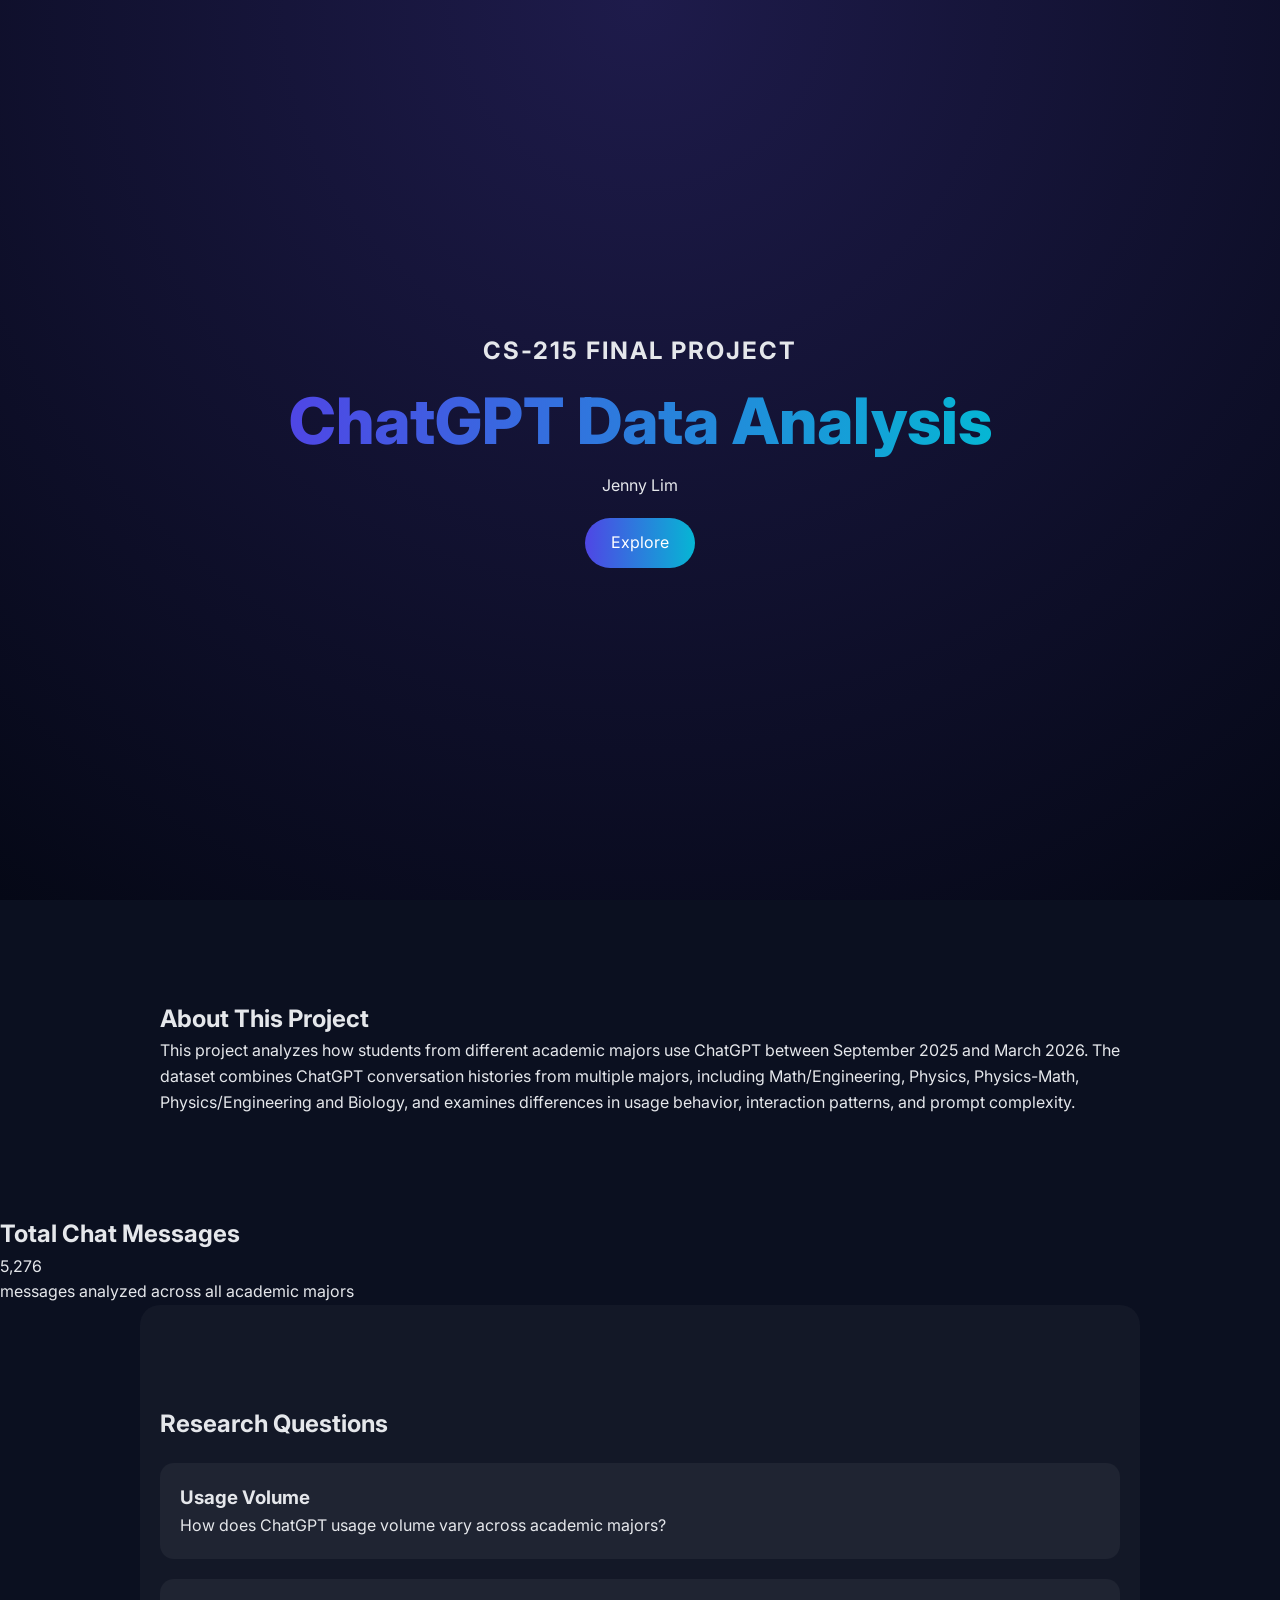
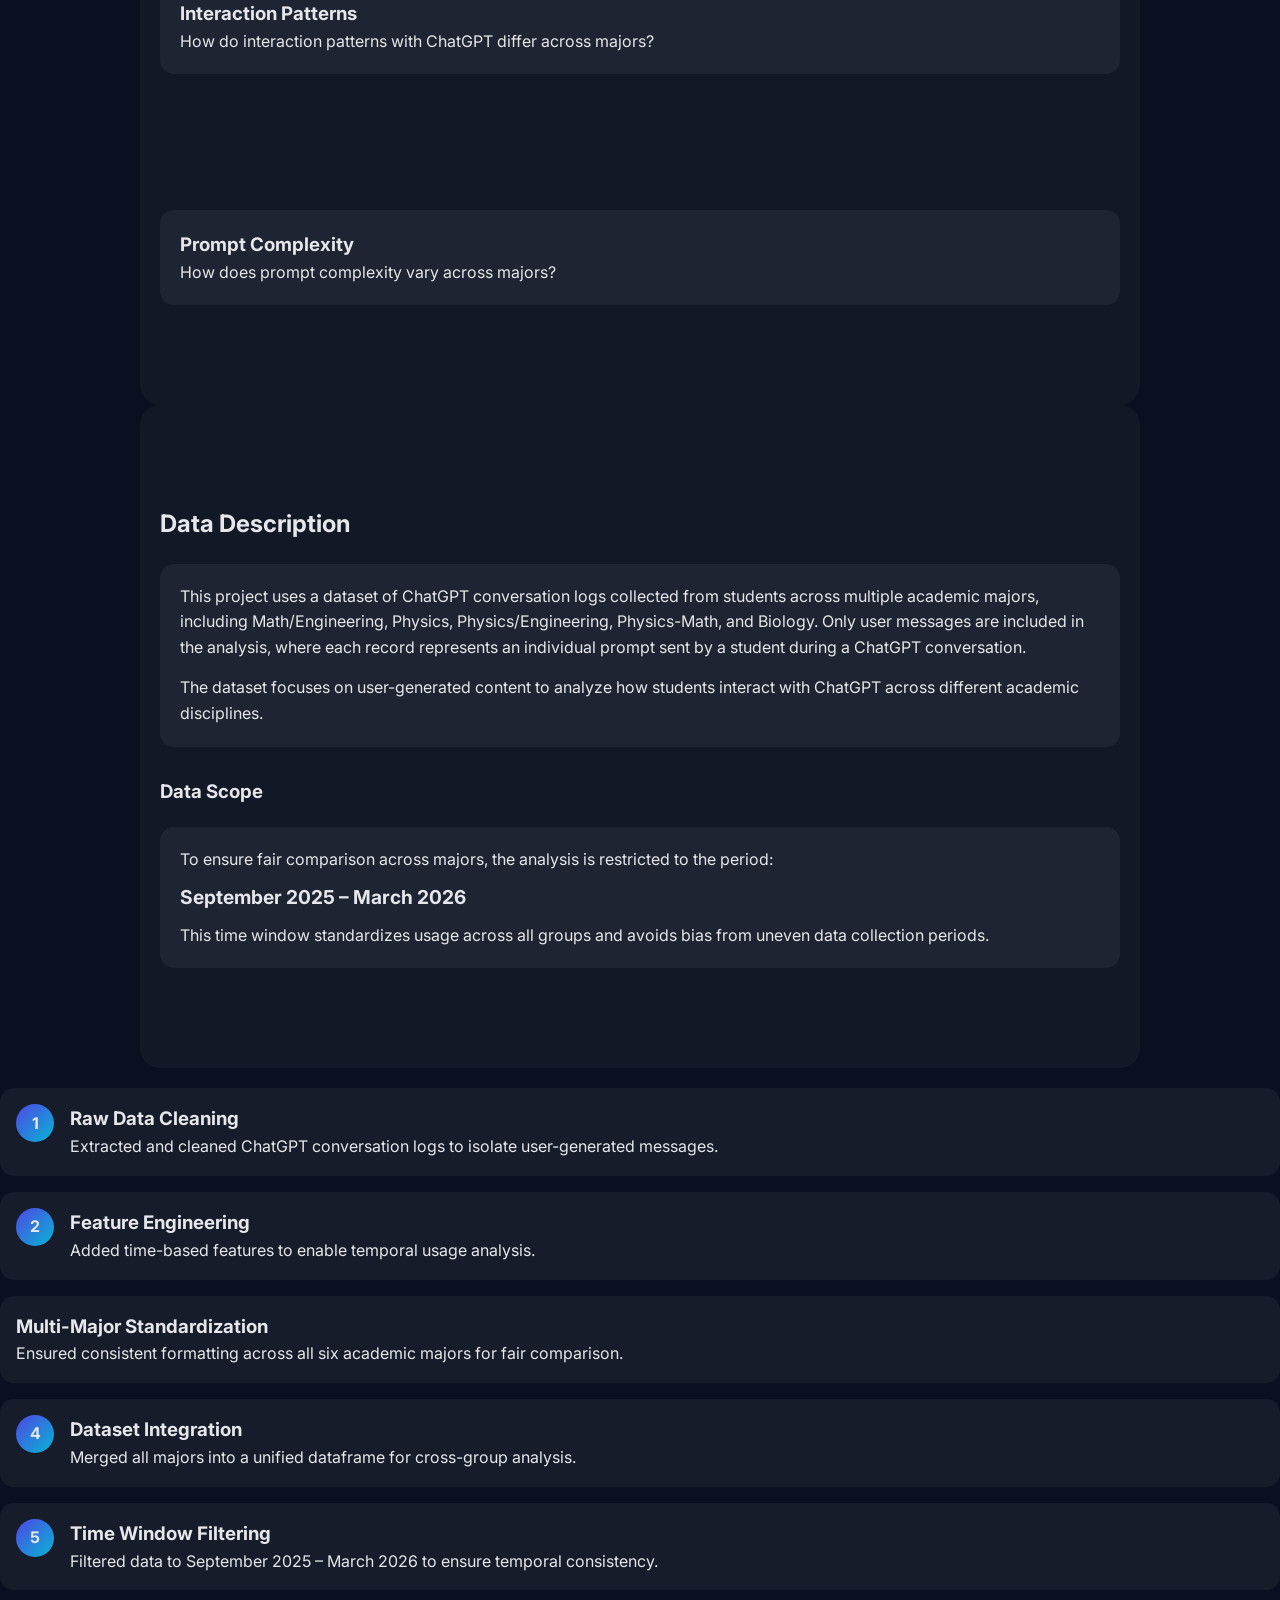
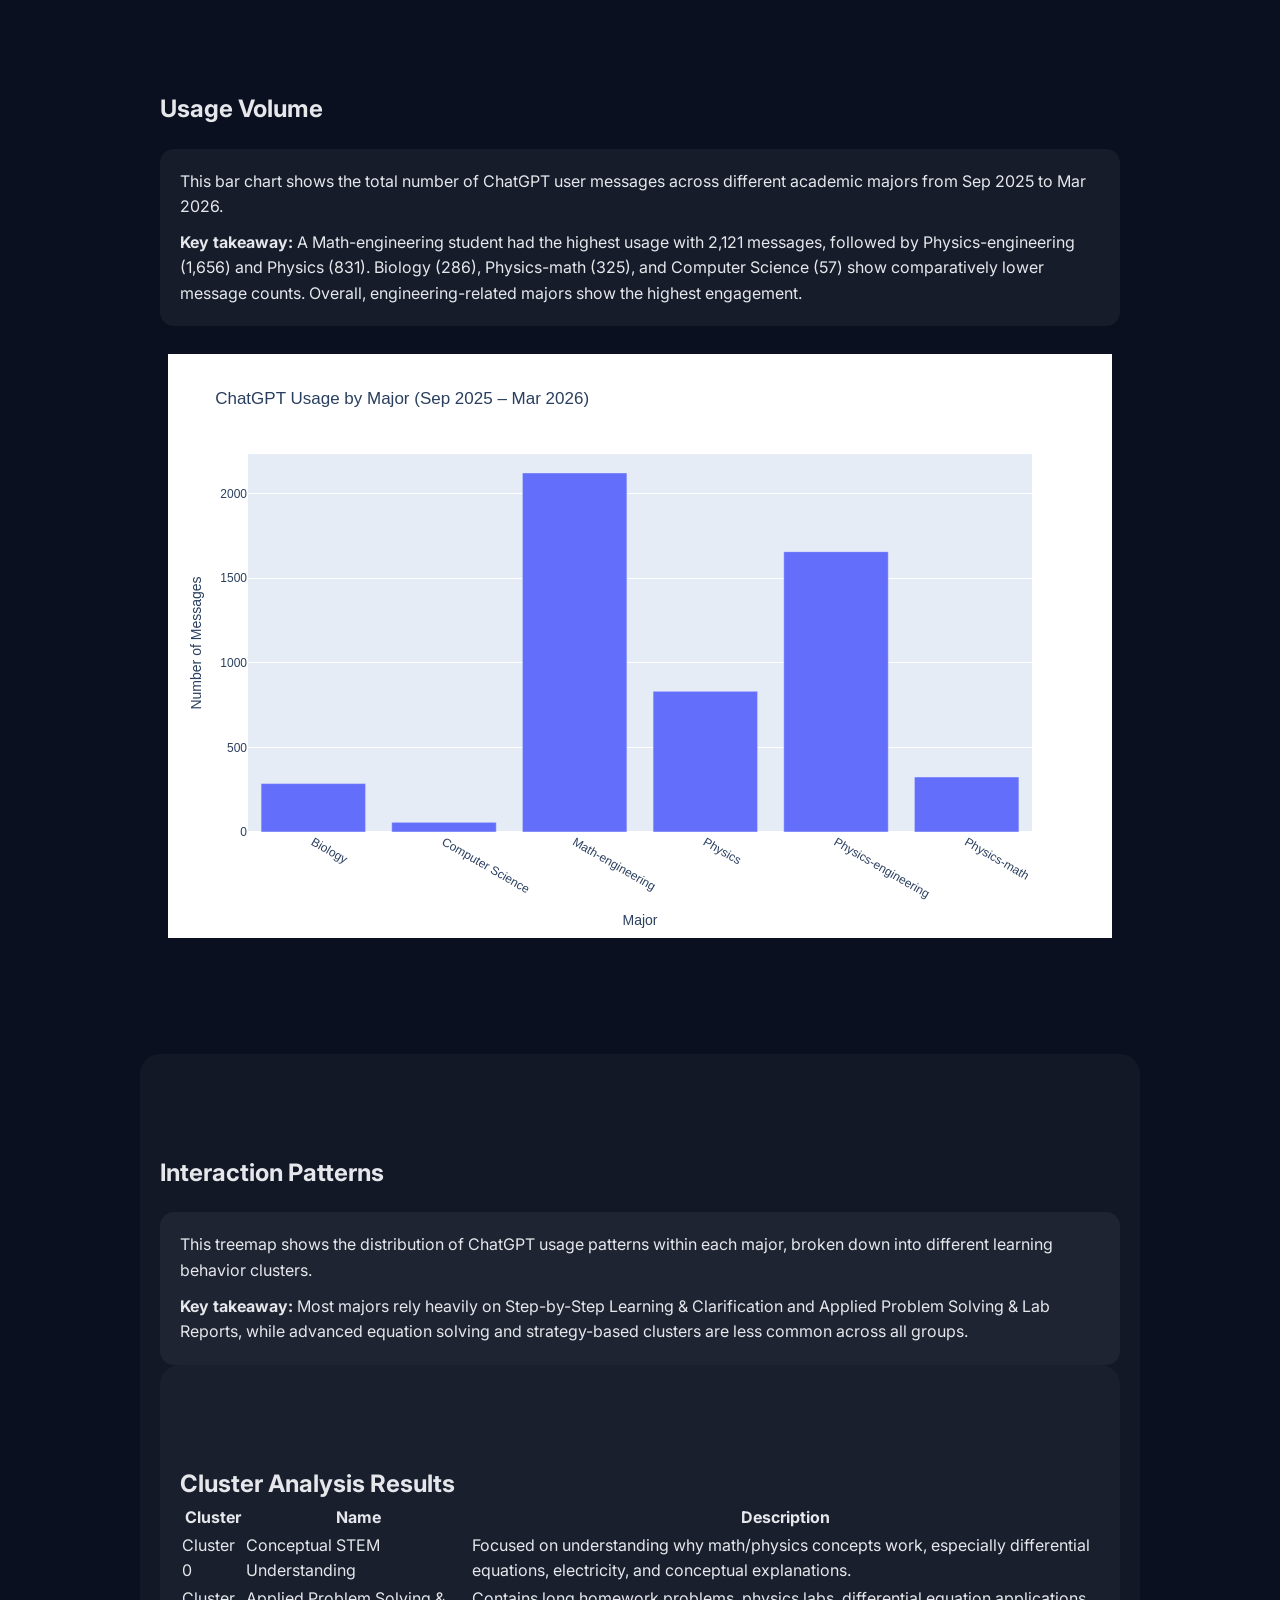
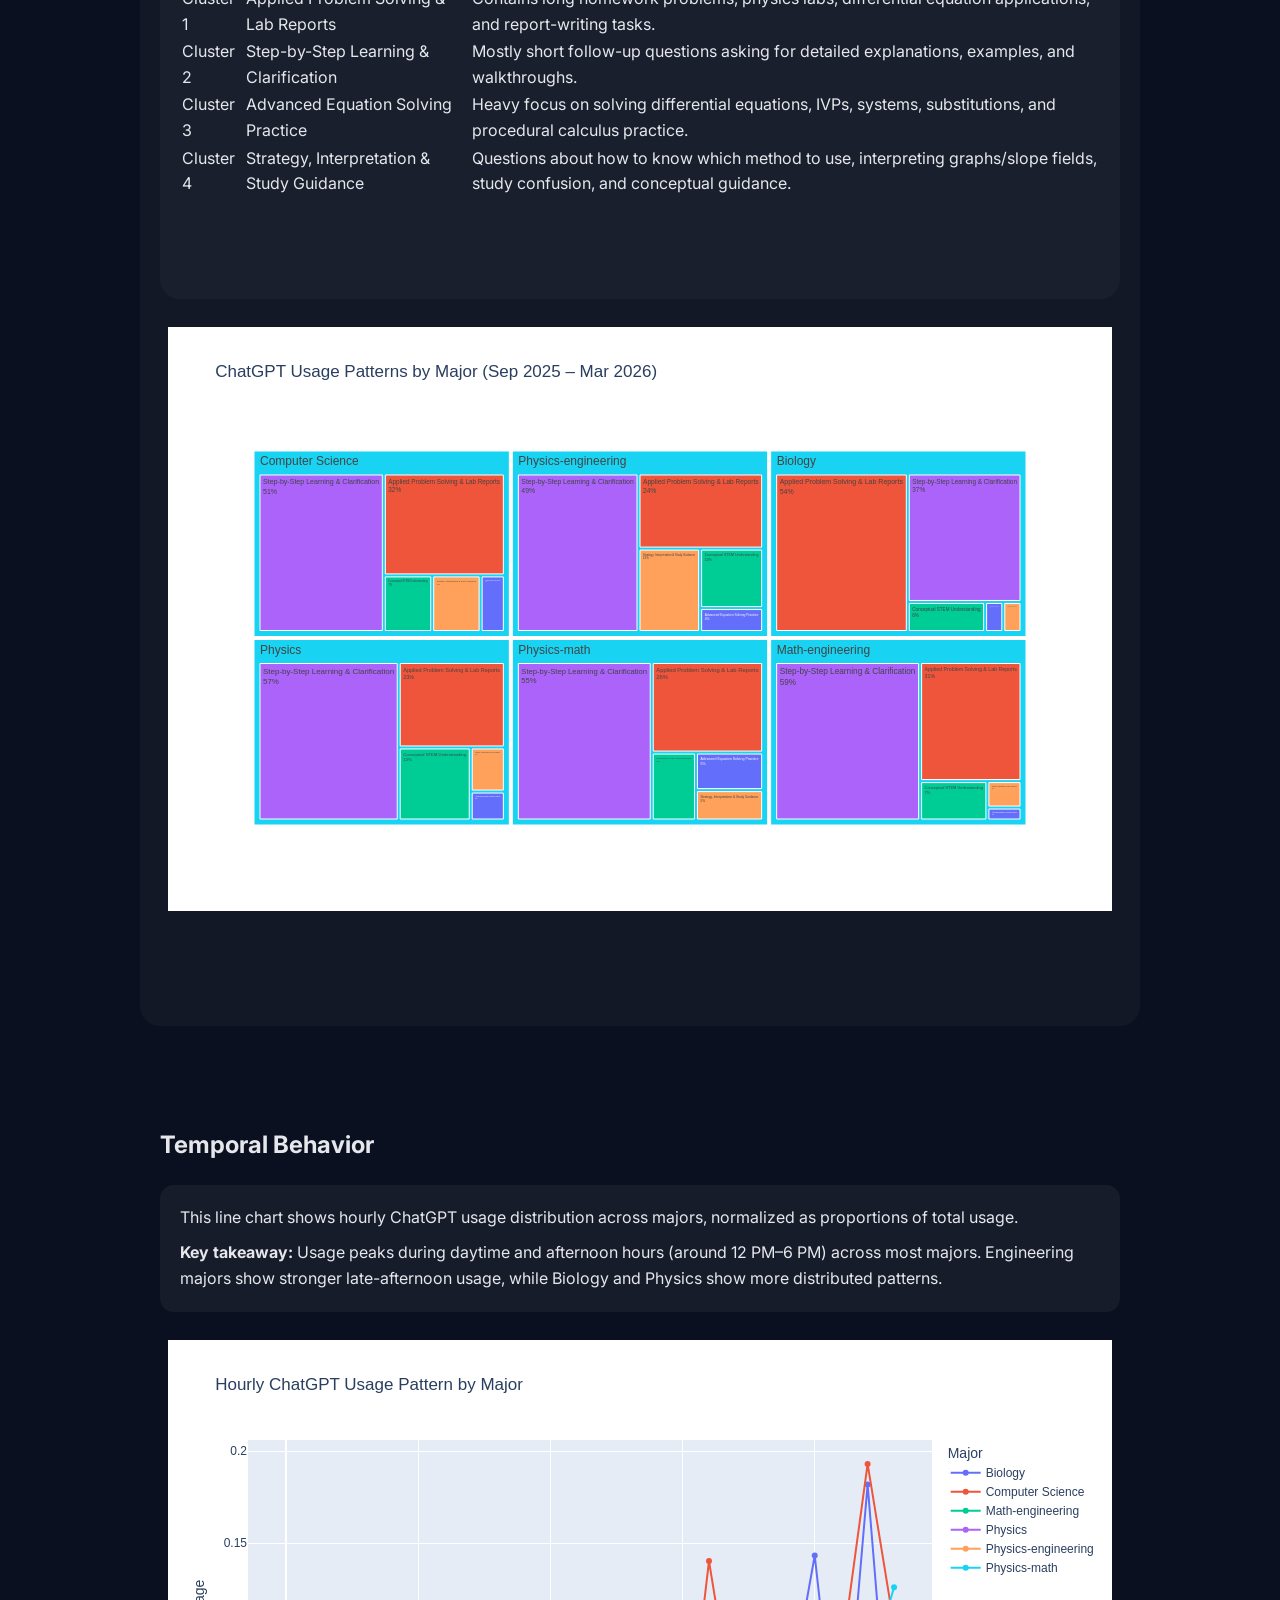
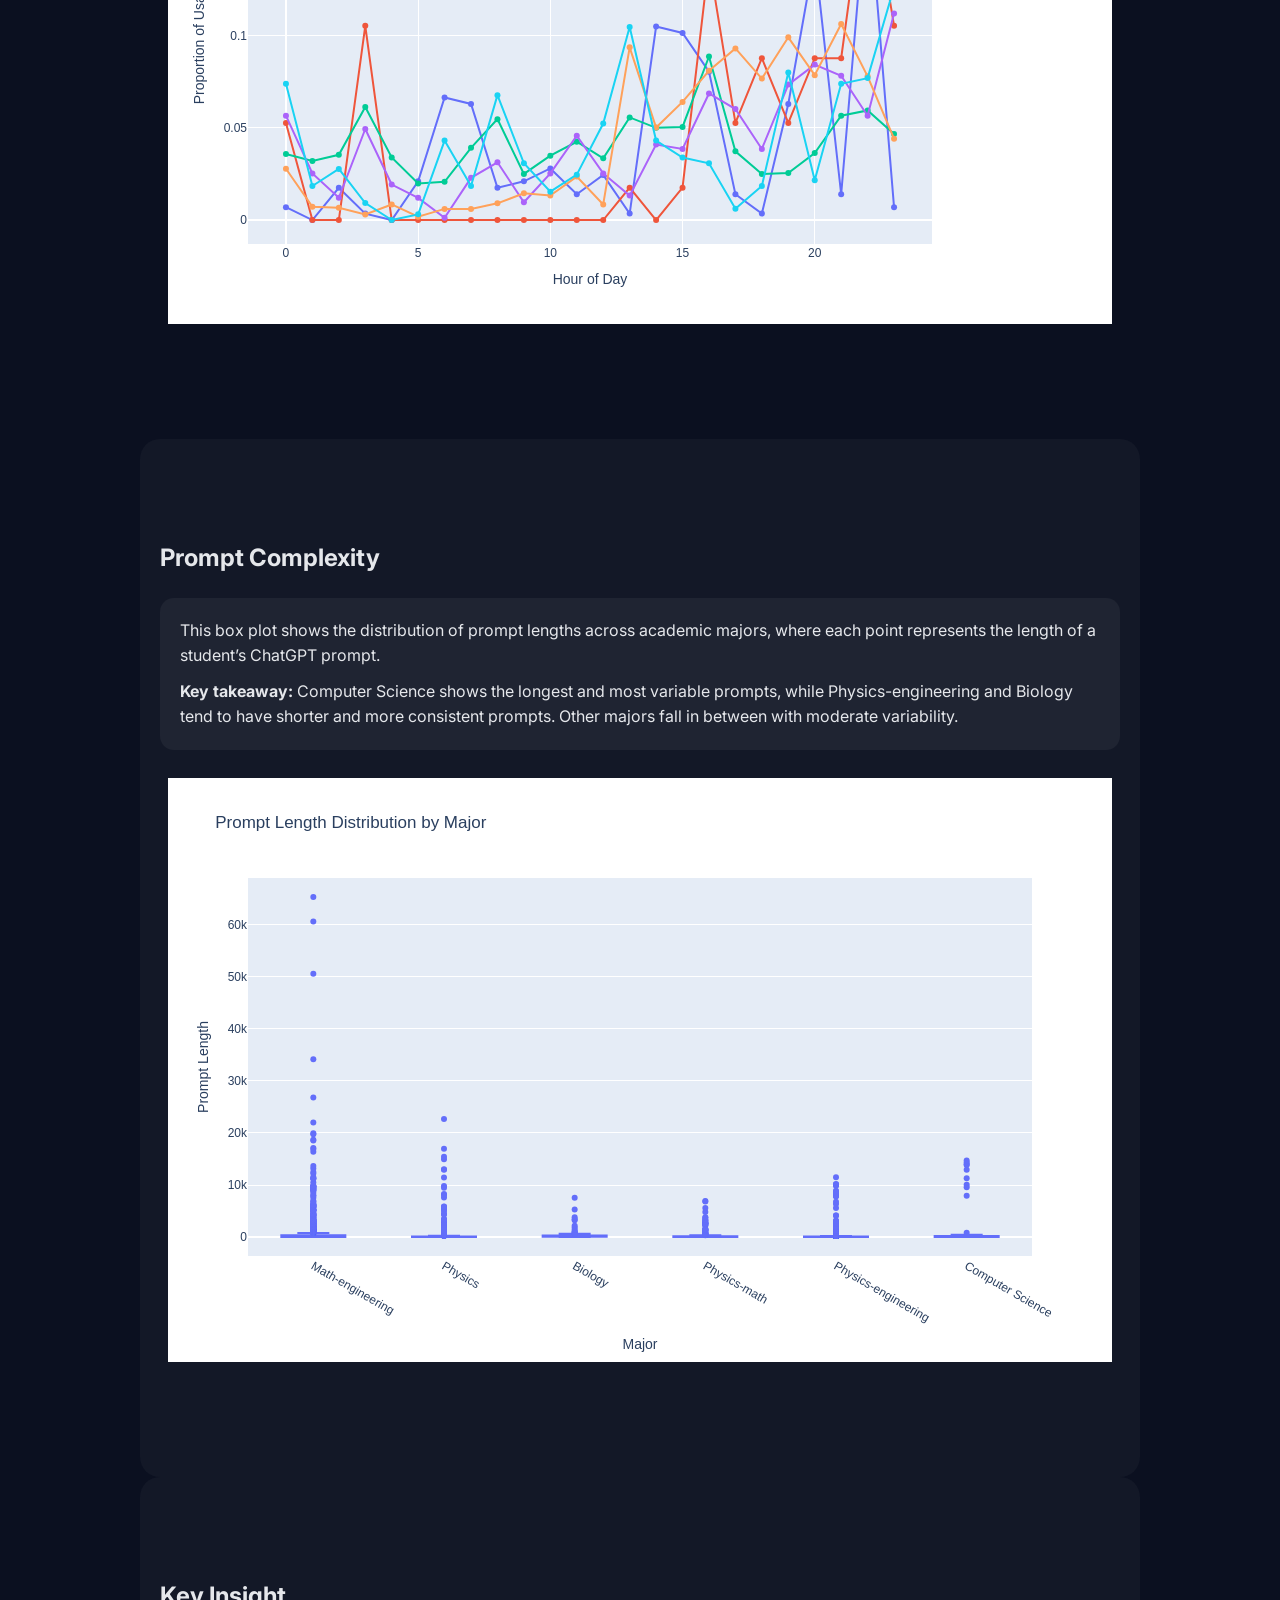
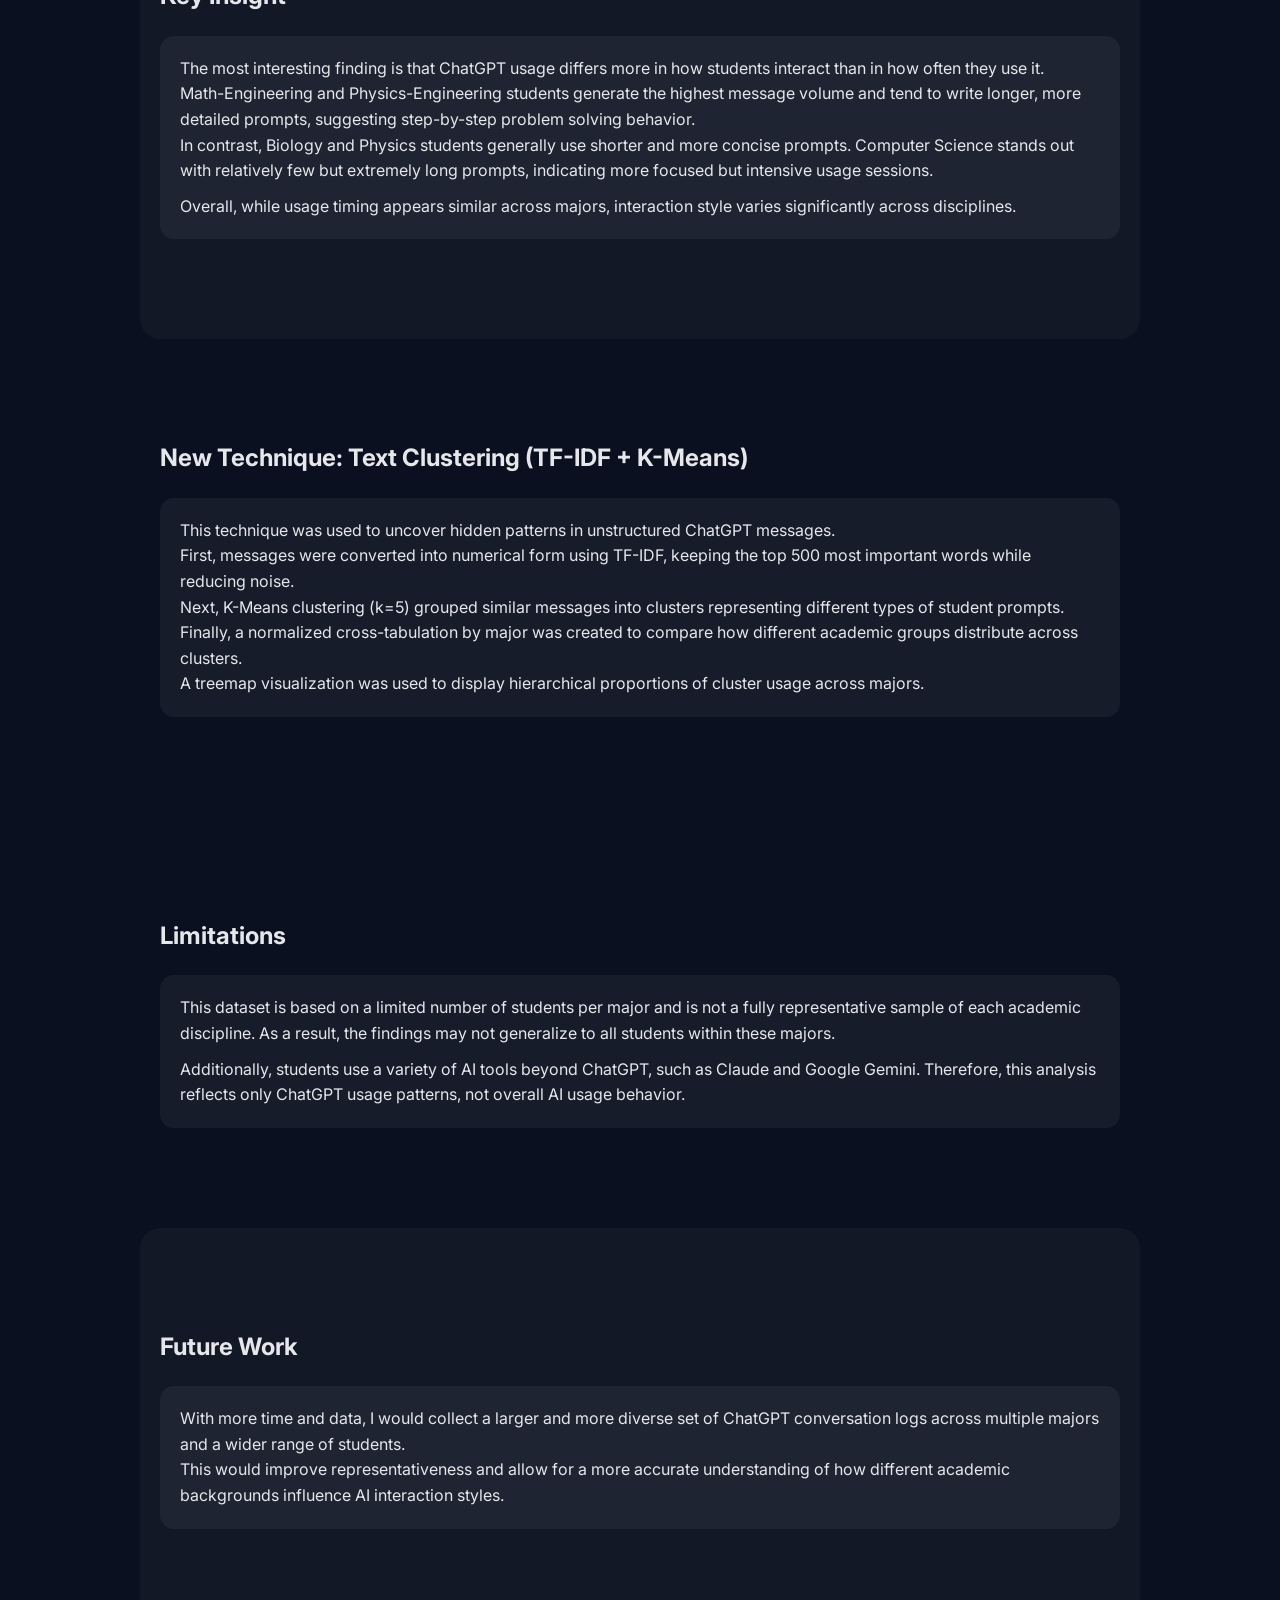
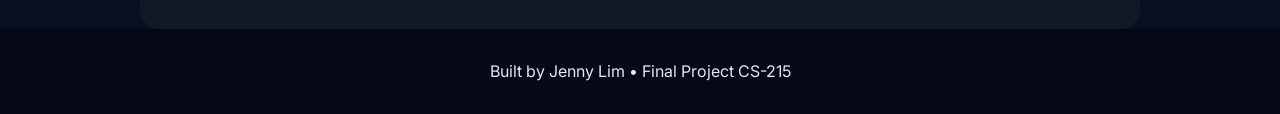
==== index.html @ 33000929 "Update index.html" ====
<!DOCTYPE html>
<html lang="en">
<head>
  <meta charset="UTF-8" />
  <meta name="viewport" content="width=device-width, initial-scale=1.0"/>
  <title>Final Project</title>

  <link rel="stylesheet" href="style.css"/>

  <!-- AOS animation library -->
  <link rel="stylesheet" href="https://unpkg.com/aos@next/dist/aos.css" />
</head>

<body>

  <!-- HERO SECTION -->
  <header class="hero">
    <h2 class="course-title" data-aos="fade-up">
      CS-215 Final Project
    </h2>
  
    <h1 class="project-title" data-aos="fade-up" data-aos-delay="100">
      ChatGPT Data Analysis
    </h1>
  
    <p data-aos="fade-up" data-aos-delay="200">
      Jenny Lim
    </p>
  
    <a href="#about" class="btn" data-aos="fade-up" data-aos-delay="300">
      Explore
    </a>
  </header>
  
  <!-- ABOUT -->
  <section id="about" class="section">
    <h2 data-aos="fade-right">About This Project</h2>
    <p data-aos="fade-left">
    This project analyzes how students from different academic majors use ChatGPT between September 2025 and March 2026. The dataset combines ChatGPT conversation histories from multiple majors, including Math/Engineering, Physics, Physics-Math, Physics/Engineering and Biology, and examines differences in usage behavior, interaction patterns, and prompt complexity.
    </p>
  </section>

  <!-- BIG STAT HIGHLIGHT -->
  <section class="stat-section" data-aos="zoom-in">
    <h2>Total Chat Messages</h2>
    <div class="big-stat">5,276</div>
    <p>messages analyzed across all academic majors</p>
  </section>

  <!-- RESEARCH QUESTIONS -->
  <section class="section dark">
    <h2 data-aos="fade-up">Research Questions</h2>
  
    <div class="grid">
  
      <div class="card" data-aos="zoom-in">
        <h3>Usage Volume</h3>
        <p>How does ChatGPT usage volume vary across academic majors?</p>
      </div>
  
      <div class="card" data-aos="zoom-in" data-aos-delay="100">
        <h3>Interaction Patterns</h3>
        <p>How do interaction patterns with ChatGPT differ across majors?</p>
      </div>
  
      <div class="card" data-aos="zoom-in" data-aos-delay="200">
        <h3>Temporal Behavior</h3>
        <p>How do temporal usage patterns of ChatGPT differ across majors?</p>
      </div>
  
      <div class="card" data-aos="zoom-in" data-aos-delay="300">
        <h3>Prompt Complexity</h3>
        <p>How does prompt complexity vary across majors?</p>
      </div>
  
    </div>
  </section>

  <!-- DATA DESCRIPTION -->
  <section class="section dark">
    <h2 data-aos="fade-up">Data Description</h2>

    <div class="card" data-aos="fade-up" data-aos-delay="100">
      <p>
        This project uses a dataset of ChatGPT conversation logs collected from students across multiple academic majors, including Math/Engineering, Physics, Physics/Engineering, Physics-Math, and Biology.
        Only user messages are included in the analysis, where each record represents an individual prompt sent by a student during a ChatGPT conversation.
      </p>
  
      <p style="margin-top: 15px;">
        The dataset focuses on user-generated content to analyze how students interact with ChatGPT across different academic disciplines.
      </p>
    </div>
  
    <h3 data-aos="fade-up" style="margin-top: 30px;">Data Scope</h3>
  
    <div class="card" data-aos="fade-up" data-aos-delay="100">
      <p>
        To ensure fair comparison across majors, the analysis is restricted to the period:
      </p>
  
      <p style="font-weight: bold; font-size: 1.2rem; margin: 10px 0;">
        September 2025 – March 2026
      </p>
  
      <p>
        This time window standardizes usage across all groups and avoids bias from uneven data collection periods.
      </p>
    </div>
  </section>

  <!-- DATA PREPROCESSING -->
<div class="pipeline">

  <div class="step-card" data-aos="fade-up" data-step="1">
    <div class="step-number">1</div>
    <div class="step-content">
      <h3>Raw Data Cleaning</h3>
      <p>Extracted and cleaned ChatGPT conversation logs to isolate user-generated messages.</p>
    </div>
  </div>

  <div class="step-card" data-aos="fade-up" data-step="2">
    <div class="step-number">2</div>
    <div class="step-content">
      <h3>Feature Engineering</h3>
      <p>Added time-based features to enable temporal usage analysis.</p>
    </div>
  </div>

  <div class="step-card" data-aos="fade-up" data-step="3">
    <div class="step-content">
      <h3>Multi-Major Standardization</h3>
      <p>Ensured consistent formatting across all six academic majors for fair comparison.</p>
    </div>
  </div>

  <div class="step-card" data-aos="fade-up" data-step="4">
    <div class="step-number">4</div>
    <div class="step-content">
      <h3>Dataset Integration</h3>
      <p>Merged all majors into a unified dataframe for cross-group analysis.</p>
    </div>
  </div>

  <div class="step-card" data-aos="fade-up" data-step="5">
    <div class="step-number">5</div>
    <div class="step-content">
      <h3>Time Window Filtering</h3>
      <p>Filtered data to September 2025 – March 2026 to ensure temporal consistency.</p>
    </div>
  </div>

</div>

    <!-- Usage Volume -->

    <section class="section">
    <h2 data-aos="fade-up">Usage Volume</h2>
  
    <div class="card" data-aos="fade-up" data-aos-delay="100">
      <p>
        This bar chart shows the total number of ChatGPT user messages across different academic majors from Sep 2025 to Mar 2026.
      </p>
  
      <p style="margin-top: 10px;">
        <strong>Key takeaway:</strong> A Math-engineering student had the highest usage with 2,121 messages, followed by Physics-engineering (1,656) and Physics (831). Biology (286), Physics-math (325), and Computer Science (57) show comparatively lower message counts. Overall, engineering-related majors show the highest engagement.
      </p>
    </div>
  
    <!-- Your chart goes here -->
    <div data-aos="zoom-in">
    <iframe src="usage_volume.html" width="100%" height="600"></iframe>
    </div>
  </section>


        <!-- interaction patterns -->

  <section class="section dark">
    <h2 data-aos="fade-up">Interaction Patterns</h2>
  
    <div class="card" data-aos="fade-up" data-aos-delay="100">
      <p>
        This treemap shows the distribution of ChatGPT usage patterns within each major, broken down into different learning behavior clusters.
      </p>
  
      <p style="margin-top: 10px;">
        <strong>Key takeaway:</strong> Most majors rely heavily on Step-by-Step Learning & Clarification and Applied Problem Solving & Lab Reports, while advanced equation solving and strategy-based clusters are less common across all groups.
      </p>
    </div>

      <!-- CLUSTER RESULTS -->
  <section class="section dark">
    <h2 data-aos="fade-up">Cluster Analysis Results</h2>
  
    <div class="table-container" data-aos="fade-up" data-aos-delay="100">
      <table class="cluster-table">
        <thead>
          <tr>
            <th>Cluster</th>
            <th>Name</th>
            <th>Description</th>
          </tr>
        </thead>
  
        <tbody>
          <tr>
            <td>Cluster 0</td>
            <td>Conceptual STEM Understanding</td>
            <td>Focused on understanding why math/physics concepts work, especially differential equations, electricity, and conceptual explanations.</td>
          </tr>
  
          <tr>
            <td>Cluster 1</td>
            <td>Applied Problem Solving & Lab Reports</td>
            <td>Contains long homework problems, physics labs, differential equation applications, and report-writing tasks.</td>
          </tr>
  
          <tr>
            <td>Cluster 2</td>
            <td>Step-by-Step Learning & Clarification</td>
            <td>Mostly short follow-up questions asking for detailed explanations, examples, and walkthroughs.</td>
          </tr>
  
          <tr>
            <td>Cluster 3</td>
            <td>Advanced Equation Solving Practice</td>
            <td>Heavy focus on solving differential equations, IVPs, systems, substitutions, and procedural calculus practice.</td>
          </tr>
  
          <tr>
            <td>Cluster 4</td>
            <td>Strategy, Interpretation & Study Guidance</td>
            <td>Questions about how to know which method to use, interpreting graphs/slope fields, study confusion, and conceptual guidance.</td>
          </tr>
        </tbody>
      </table>
    </div>
  </section>

  
    <div data-aos="zoom-in">
    <iframe src="interaction_patterns.html" width="100%" height="600"></iframe>
    </div>
  </section>

      <!-- Temproal Behavior -->

  <section class="section">
    <h2 data-aos="fade-up">Temporal Behavior</h2>
  
    <div class="card" data-aos="fade-up" data-aos-delay="100">
      <p>
        This line chart shows hourly ChatGPT usage distribution across majors, normalized as proportions of total usage.
      </p>
  
      <p style="margin-top: 10px;">
        <strong>Key takeaway:</strong> Usage peaks during daytime and afternoon hours (around 12 PM–6 PM) across most majors. Engineering majors show stronger late-afternoon usage, while Biology and Physics show more distributed patterns.
      </p>
    </div>
  
    <div data-aos="zoom-in">
    <iframe src="temporal_behavior.html" width="100%" height="600"></iframe>
    </div>
  </section>

      <!-- Prompt Complexity -->

  <section class="section dark">
  <h2 data-aos="fade-up">Prompt Complexity</h2>

  <div class="card" data-aos="fade-up" data-aos-delay="100">
    <p>
      This box plot shows the distribution of prompt lengths across academic majors, where each point represents the length of a student’s ChatGPT prompt.
    </p>

    <p style="margin-top: 10px;">
      <strong>Key takeaway:</strong> Computer Science shows the longest and most variable prompts, while Physics-engineering and Biology tend to have shorter and more consistent prompts. Other majors fall in between with moderate variability.
    </p>
  </div>

  <div data-aos="zoom-in">
  <iframe src="prompt_complexity.html" width="100%" height="600"></iframe>
  </div>
</section>
  
  <!-- KEY INSIGHT -->
  <section class="section dark">
    <h2 data-aos="fade-up">Key Insight</h2>
  
    <div class="card" data-aos="fade-up" data-aos-delay="100">
      <p>
        The most interesting finding is that ChatGPT usage differs more in how students interact than in how often they use it.
      </p>
  
      <p>
        Math-Engineering and Physics-Engineering students generate the highest message volume and tend to write longer, more detailed prompts, suggesting step-by-step problem solving behavior.
      </p>
  
      <p>
        In contrast, Biology and Physics students generally use shorter and more concise prompts.
        Computer Science stands out with relatively few but extremely long prompts, indicating more focused but intensive usage sessions.
      </p>
  
      <p style="margin-top: 10px;">
        Overall, while usage timing appears similar across majors, interaction style varies significantly across disciplines.
      </p>
    </div>
  </section>
  
 <!-- New techinique -->
  
    <section class="section">
    <h2 data-aos="fade-up">New Technique: Text Clustering (TF-IDF + K-Means)</h2>
  
    <div class="card" data-aos="fade-up" data-aos-delay="100">
  
      <p>
        This technique was used to uncover hidden patterns in unstructured ChatGPT messages.
      </p>
  
      <p>
        First, messages were converted into numerical form using TF-IDF, keeping the top 500 most important words while reducing noise.
      </p>
  
      <p>
        Next, K-Means clustering (k=5) grouped similar messages into clusters representing different types of student prompts.
      </p>
  
      <p>
        Finally, a normalized cross-tabulation by major was created to compare how different academic groups distribute across clusters.
      </p>
  
      <p>
        A treemap visualization was used to display hierarchical proportions of cluster usage across majors.
      </p>
  
    </div>
  </section>

      <!--Limitation -->

    <section class="section">
    <h2 data-aos="fade-up">Limitations</h2>
  
    <div class="card" data-aos="fade-up" data-aos-delay="100">
      <p>
        This dataset is based on a limited number of students per major and is not a fully representative sample of each academic discipline.
        As a result, the findings may not generalize to all students within these majors.
      </p>
  
      <p style="margin-top: 10px;">
        Additionally, students use a variety of AI tools beyond ChatGPT, such as Claude and Google Gemini.
        Therefore, this analysis reflects only ChatGPT usage patterns, not overall AI usage behavior.
      </p>
    </div>
  </section>

    <!-- Future work -->

    <section class="section dark">
    <h2 data-aos="fade-up">Future Work</h2>
  
    <div class="card" data-aos="fade-up" data-aos-delay="100">
      <p>
        With more time and data, I would collect a larger and more diverse set of ChatGPT conversation logs across multiple majors and a wider range of students.
      </p>
  
      <p>
        This would improve representativeness and allow for a more accurate understanding of how different academic backgrounds influence AI interaction styles.
      </p>
    </div>
  </section>


  <!-- FOOTER -->
  <footer>
    <p>Built by Jenny Lim • Final Project CS-215</p>
  </footer>

  <script src="https://unpkg.com/aos@next/dist/aos.js"></script>
  <script>
    AOS.init();
  </script>

</body>
</html>
---- style.css ----
@import url('https://fonts.googleapis.com/css2?family=Inter:wght@300;400;600;700;800&display=swap');

* {
  margin: 0;
  padding: 0;
  box-sizing: border-box;
  font-family: 'Inter', sans-serif;
}

body {
  background: #0b1020;
  color: #e5e7eb;
  line-height: 1.6;
}

/* HERO */
.hero {
  height: 100vh;
  display: flex;
  flex-direction: column;
  justify-content: center;
  align-items: center;

  text-align: center;
  background: radial-gradient(circle at top, #1e1b4b, #050816);
}

.course-title {
  text-transform: uppercase;
  letter-spacing: 2px;
  opacity: 0.7;
}

.project-title {
  font-size: 4rem;
  font-weight: 800;
  background: linear-gradient(90deg, #4f46e5, #06b6d4);
  -webkit-background-clip: text;
  -webkit-text-fill-color: transparent;
}

.btn {
  margin-top: 20px;
  padding: 12px 26px;
  border-radius: 999px;
  background: linear-gradient(90deg,#4f46e5,#06b6d4);
  color: white;
  text-decoration: none;
}

/* NAV */
.sticky-nav {
  position: fixed;
  top: 15px;
  left: 50%;
  transform: translateX(-50%);
  display: flex;
  gap: 12px;
  padding: 10px 16px;
  border-radius: 999px;
  background: rgba(255,255,255,0.06);
  backdrop-filter: blur(10px);
  z-index: 999;
}

.sticky-nav a {
  color: #cbd5e1;
  text-decoration: none;
  font-size: 0.85rem;
}

.sticky-nav a.active {
  color: #06b6d4;
}

/* SECTIONS */
.section {
  padding: 100px 20px;
  max-width: 1000px;
  margin: auto;
}

.section.dark {
  background: rgba(255,255,255,0.03);
  border-radius: 20px;
}

/* CARDS */
.card {
  background: rgba(255,255,255,0.05);
  padding: 20px;
  border-radius: 14px;
  margin-top: 20px;
}

/* PIPELINE */
.pipeline {
  display: flex;
  flex-direction: column;
  gap: 16px;
  margin-top: 20px;
}

.step-card {
  display: flex;
  gap: 16px;
  padding: 16px;
  border-radius: 14px;
  background: rgba(255,255,255,0.05);
}

.step-number {
  width: 38px;
  height: 38px;
  border-radius: 50%;
  display: flex;
  justify-content: center;
  align-items: center;
  background: linear-gradient(135deg,#4f46e5,#06b6d4);
  font-weight: 700;
}

/* IFRAME */
iframe {
  width: 100%;
  height: 600px;
  border-radius: 14px;
  margin-top: 20px;
  border: none;
}

/* FOOTER */
footer {
  text-align: center;
  padding: 30px;
  background: #050816;
}
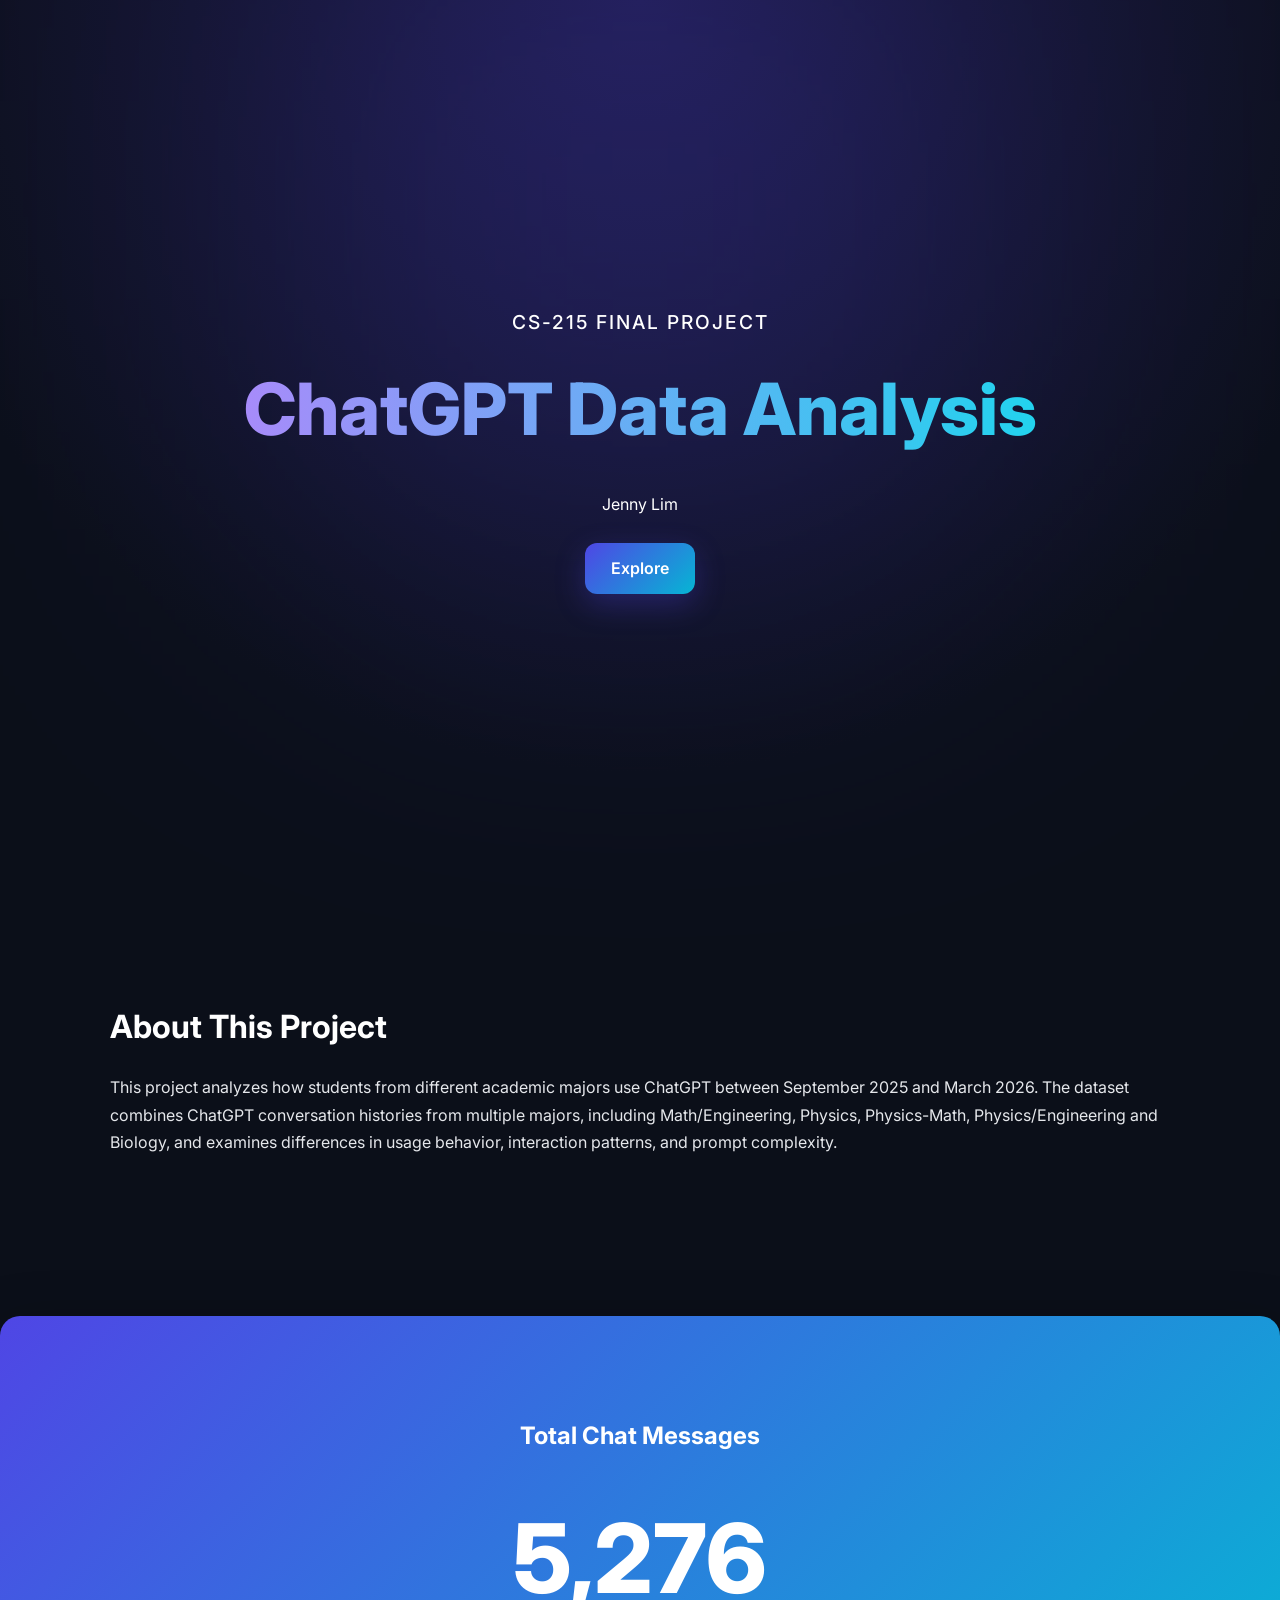
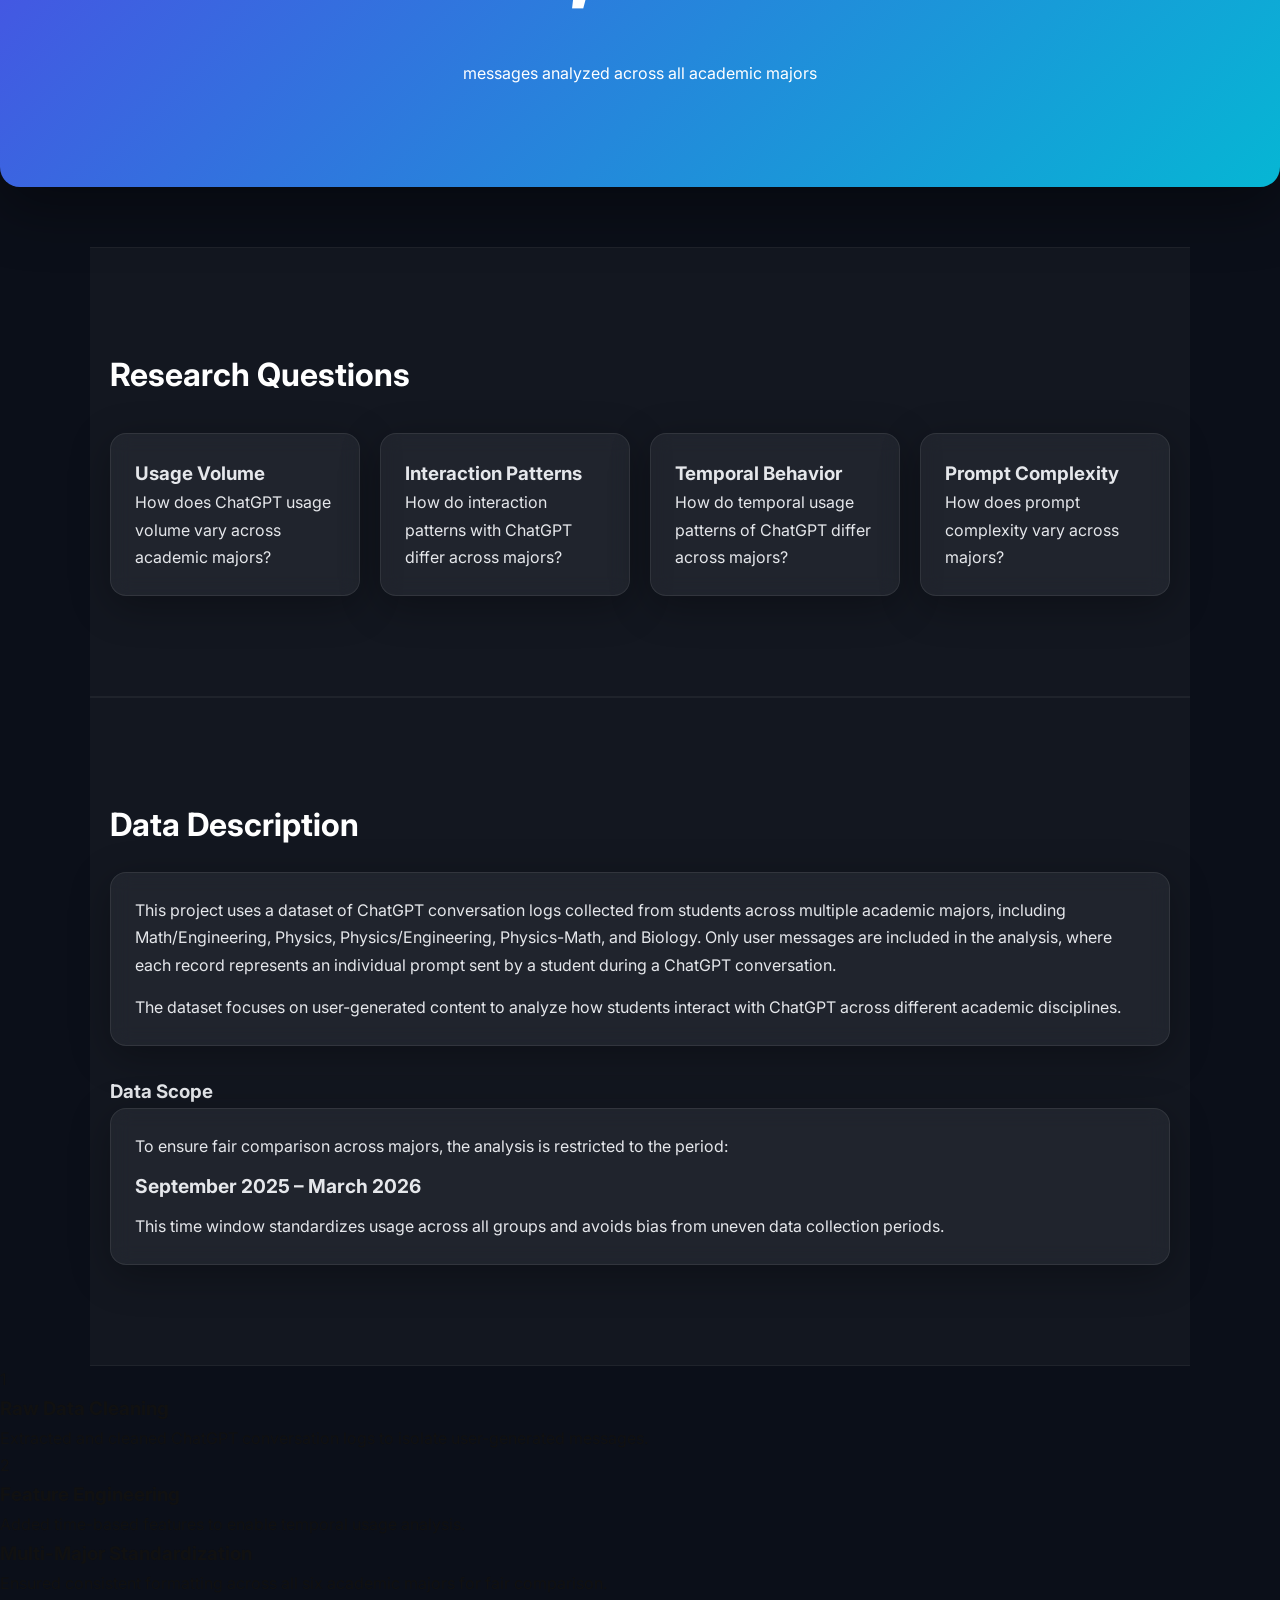
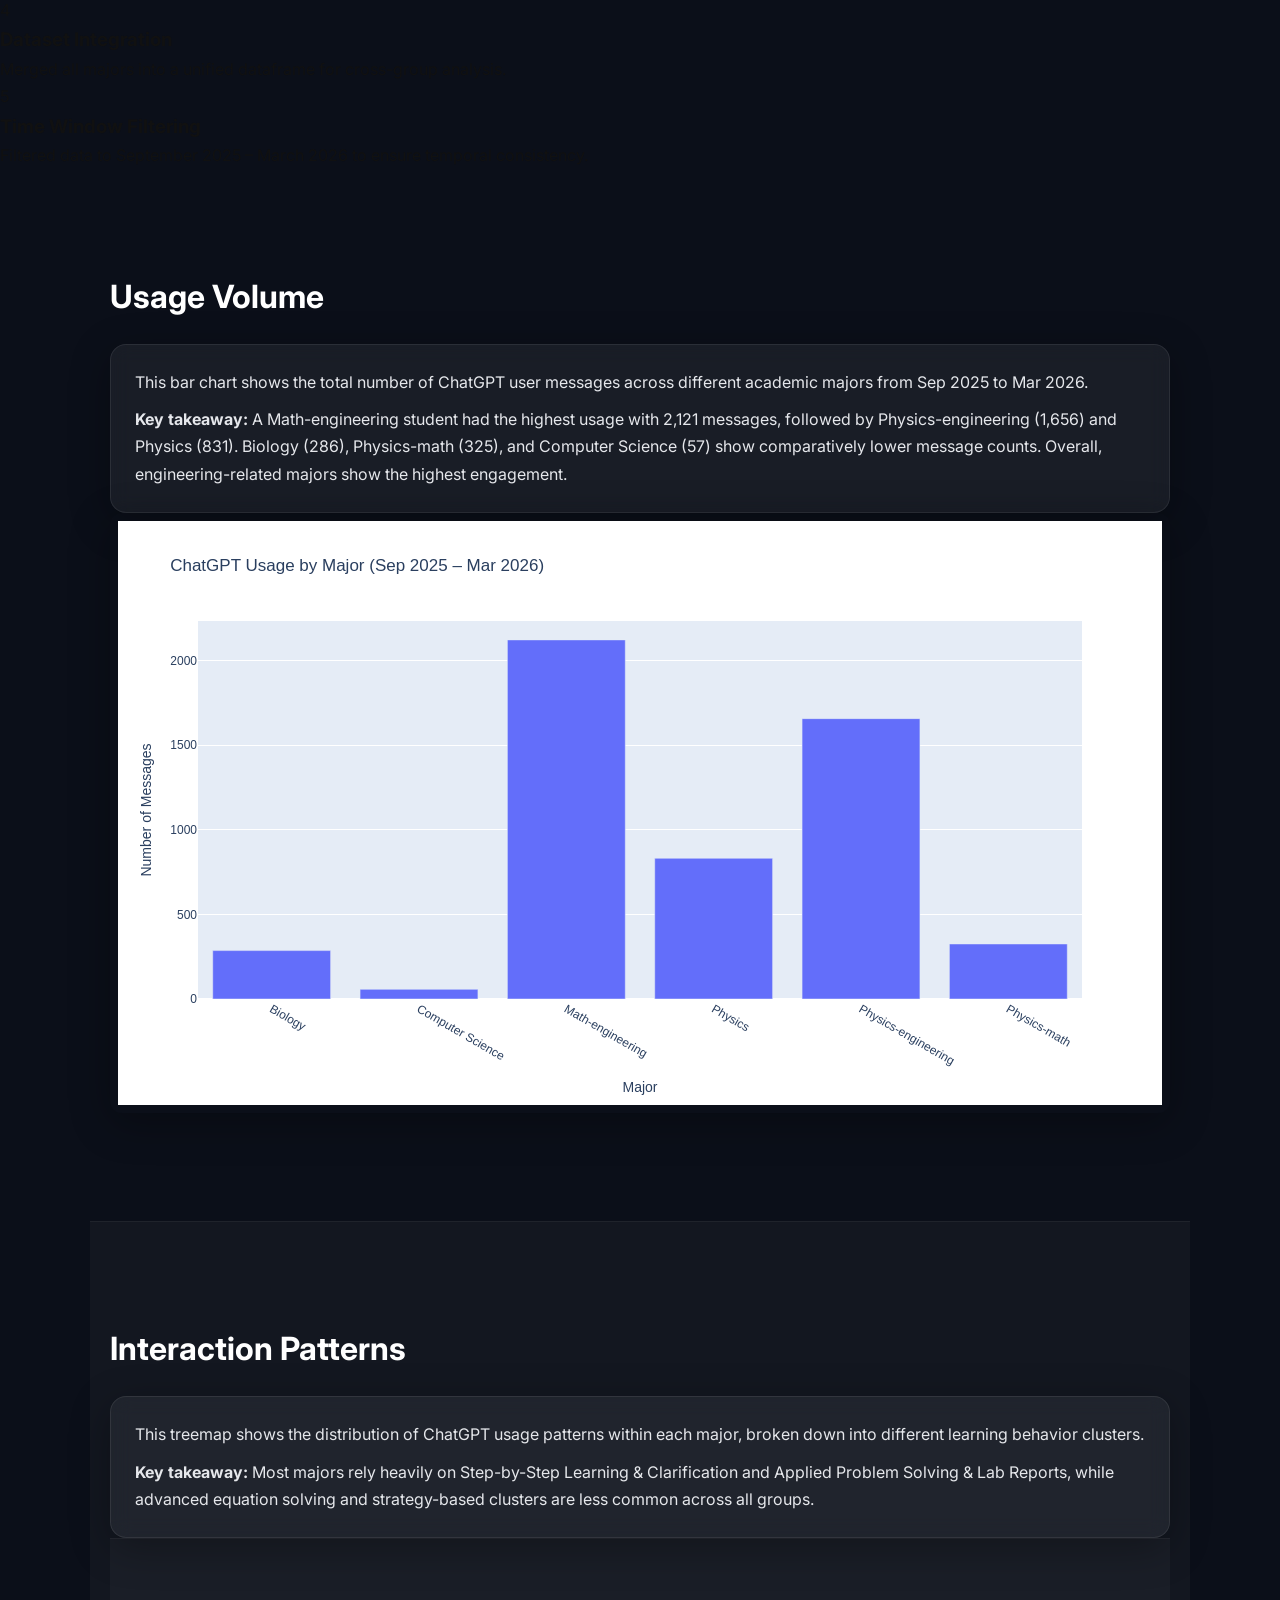
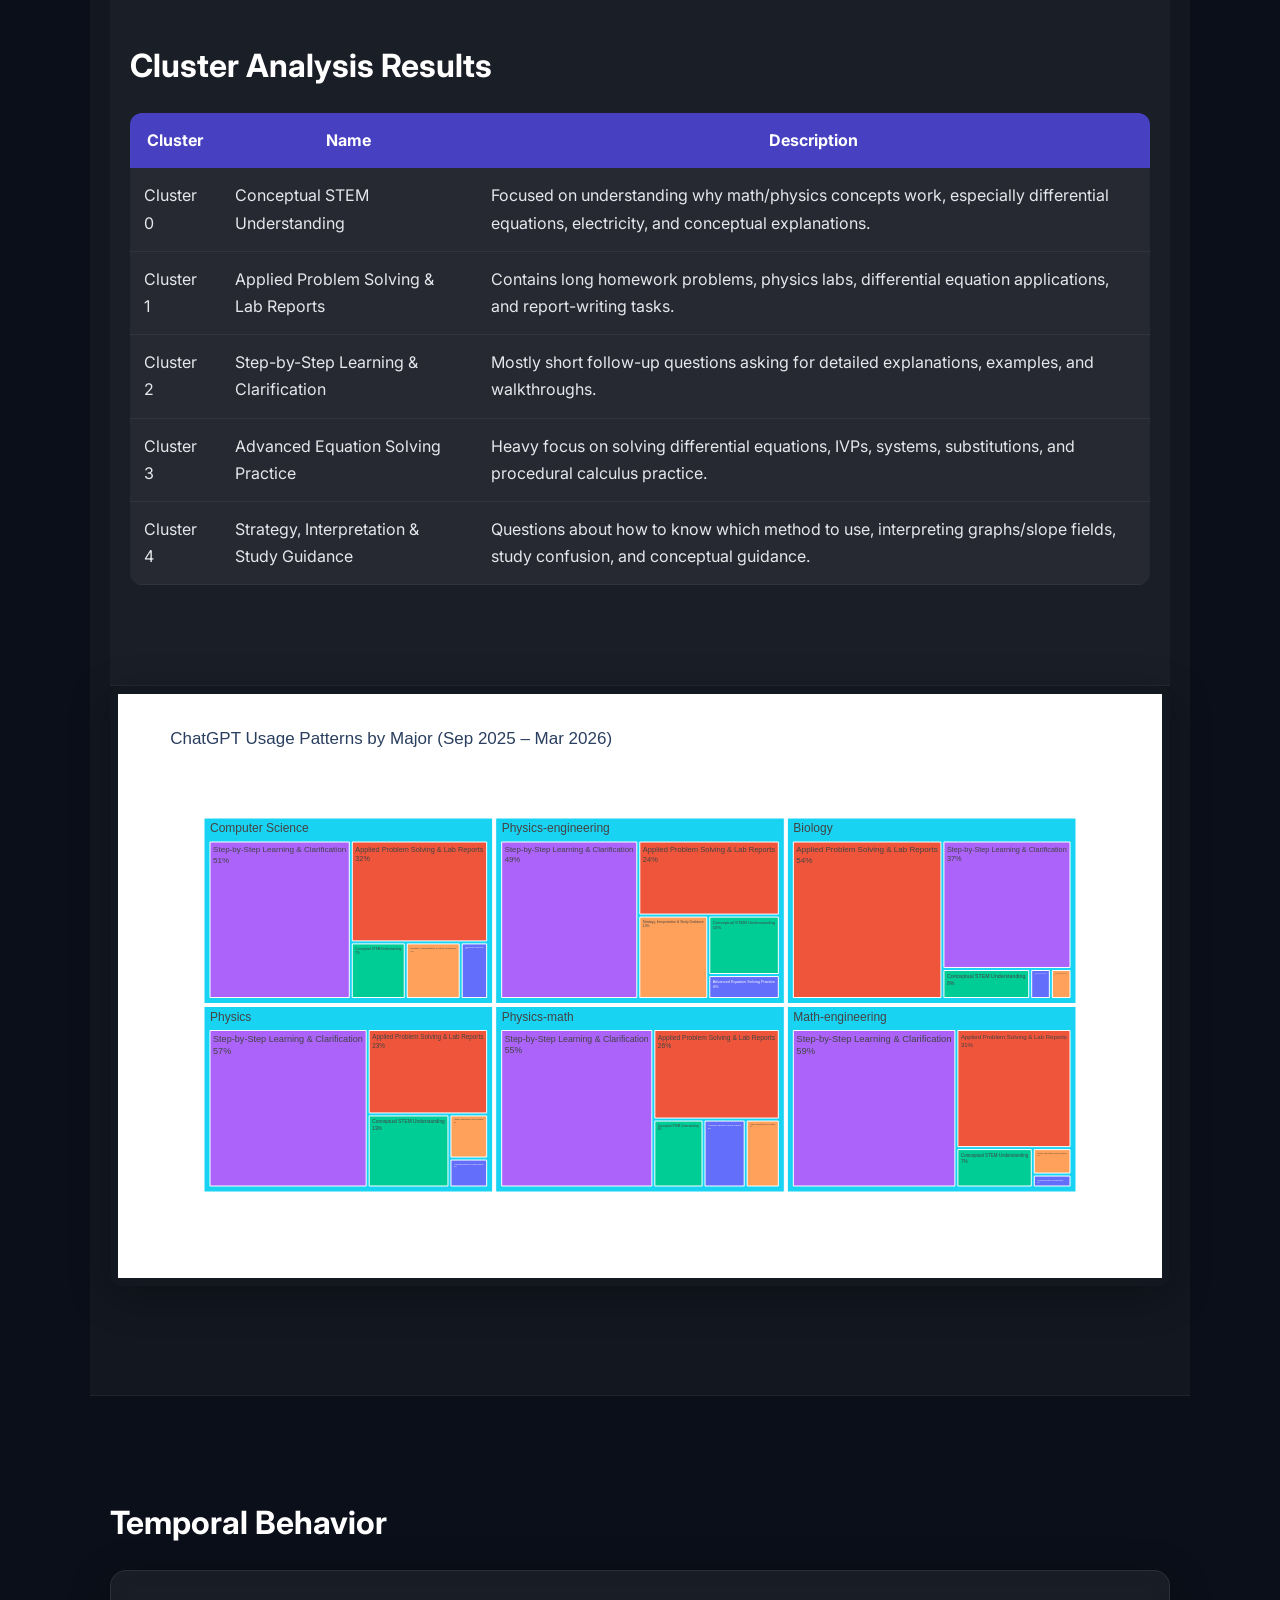
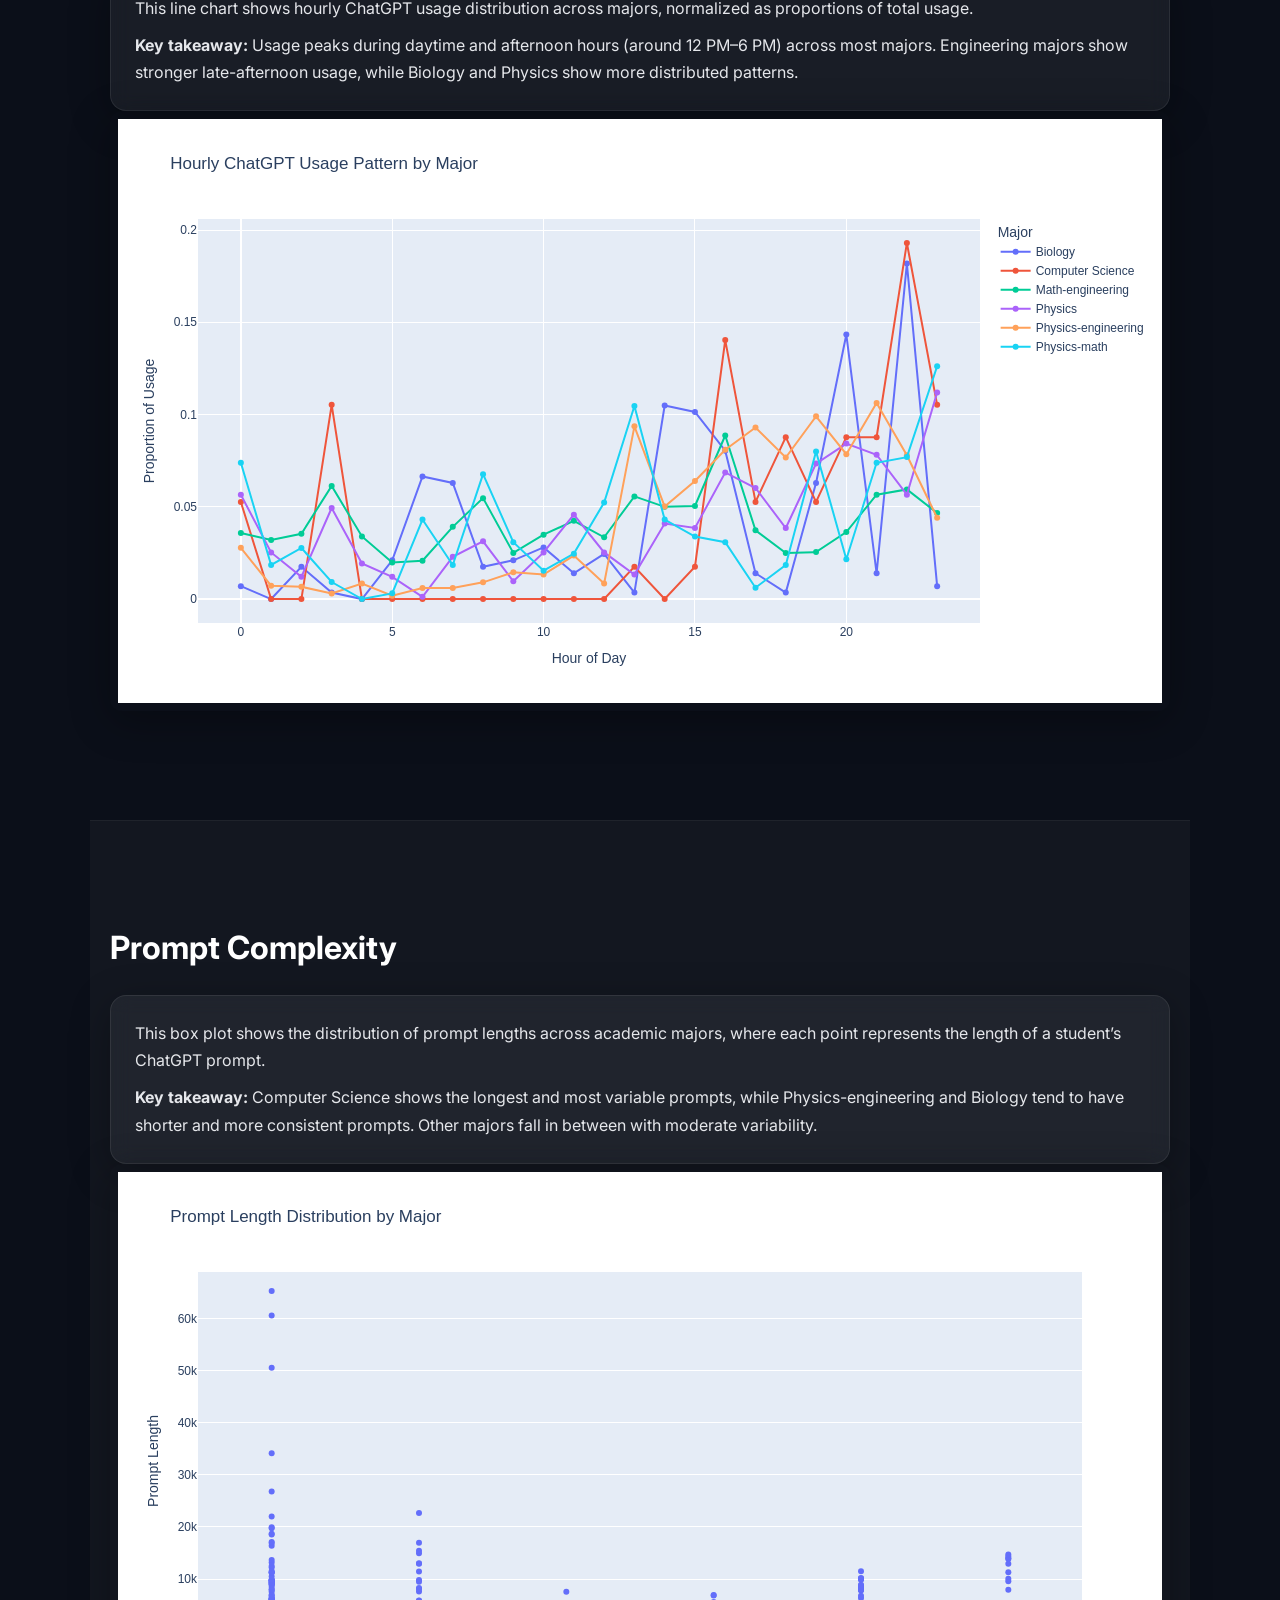
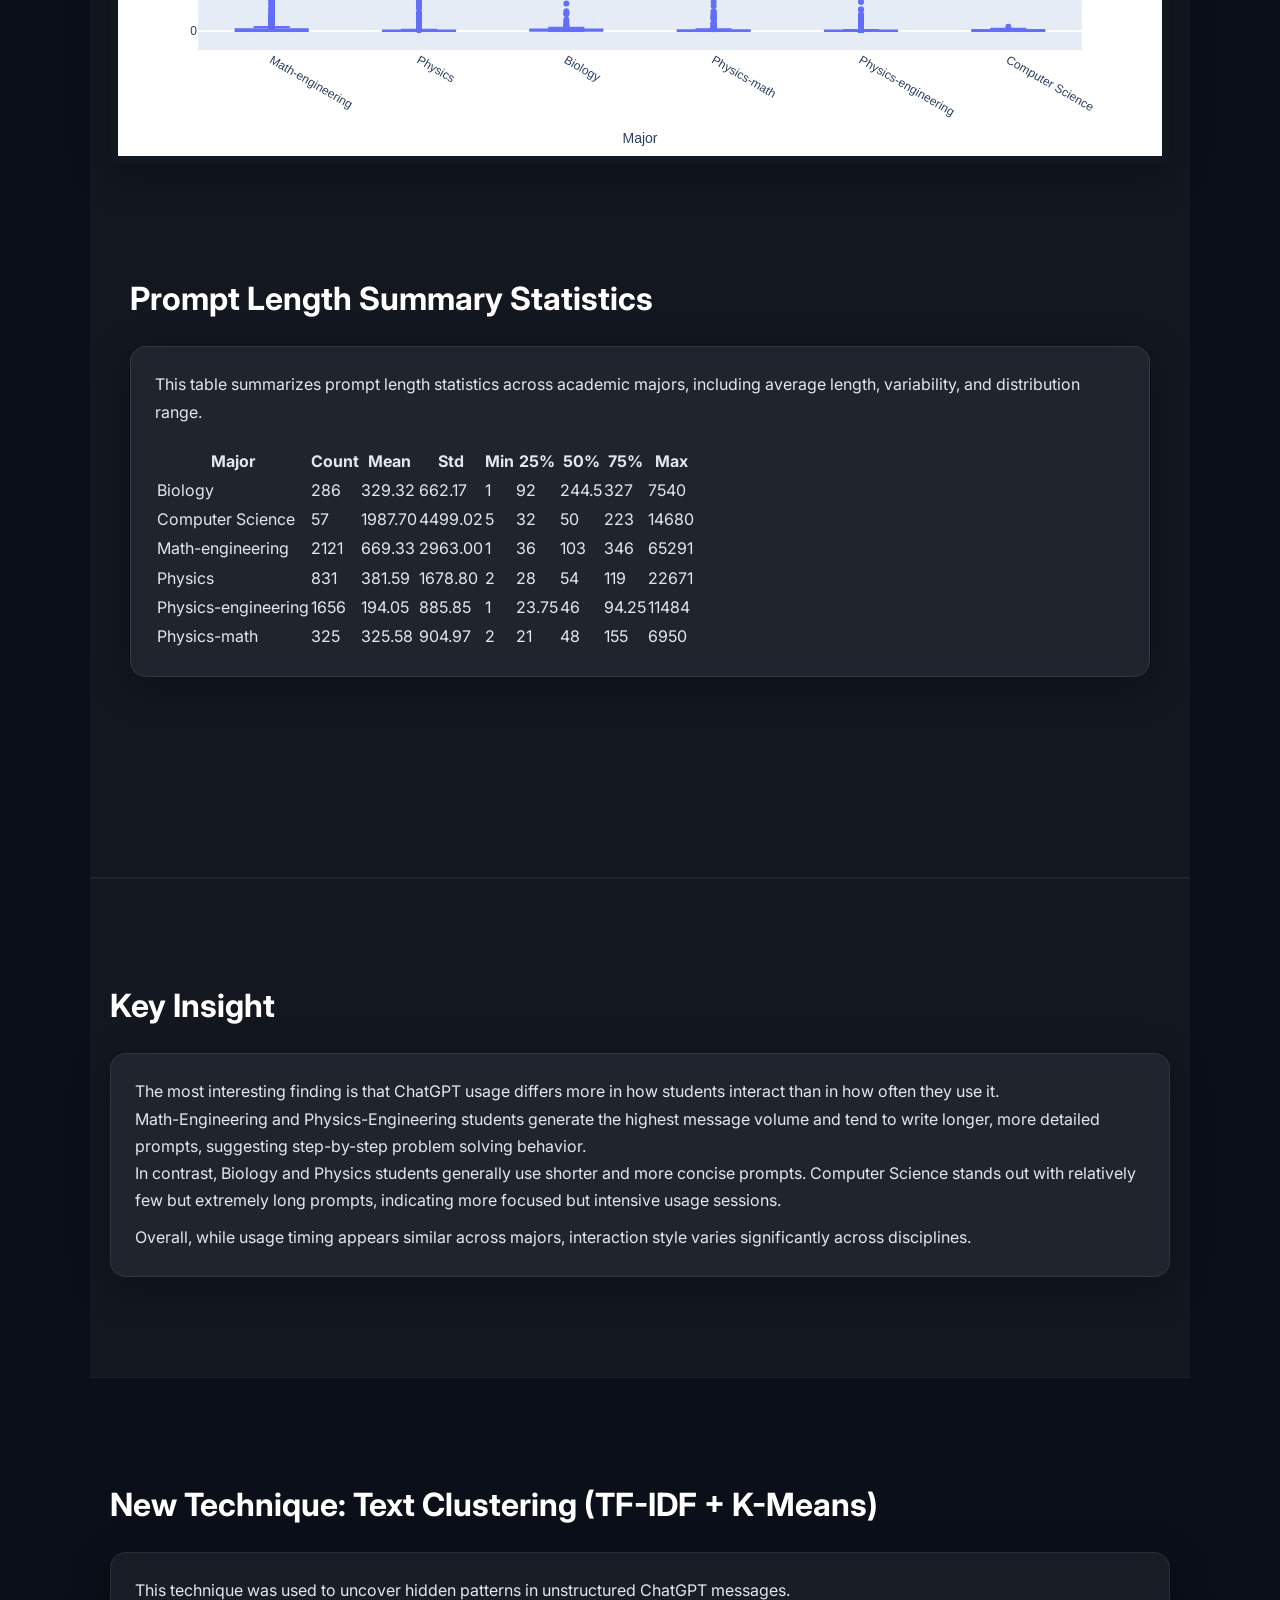
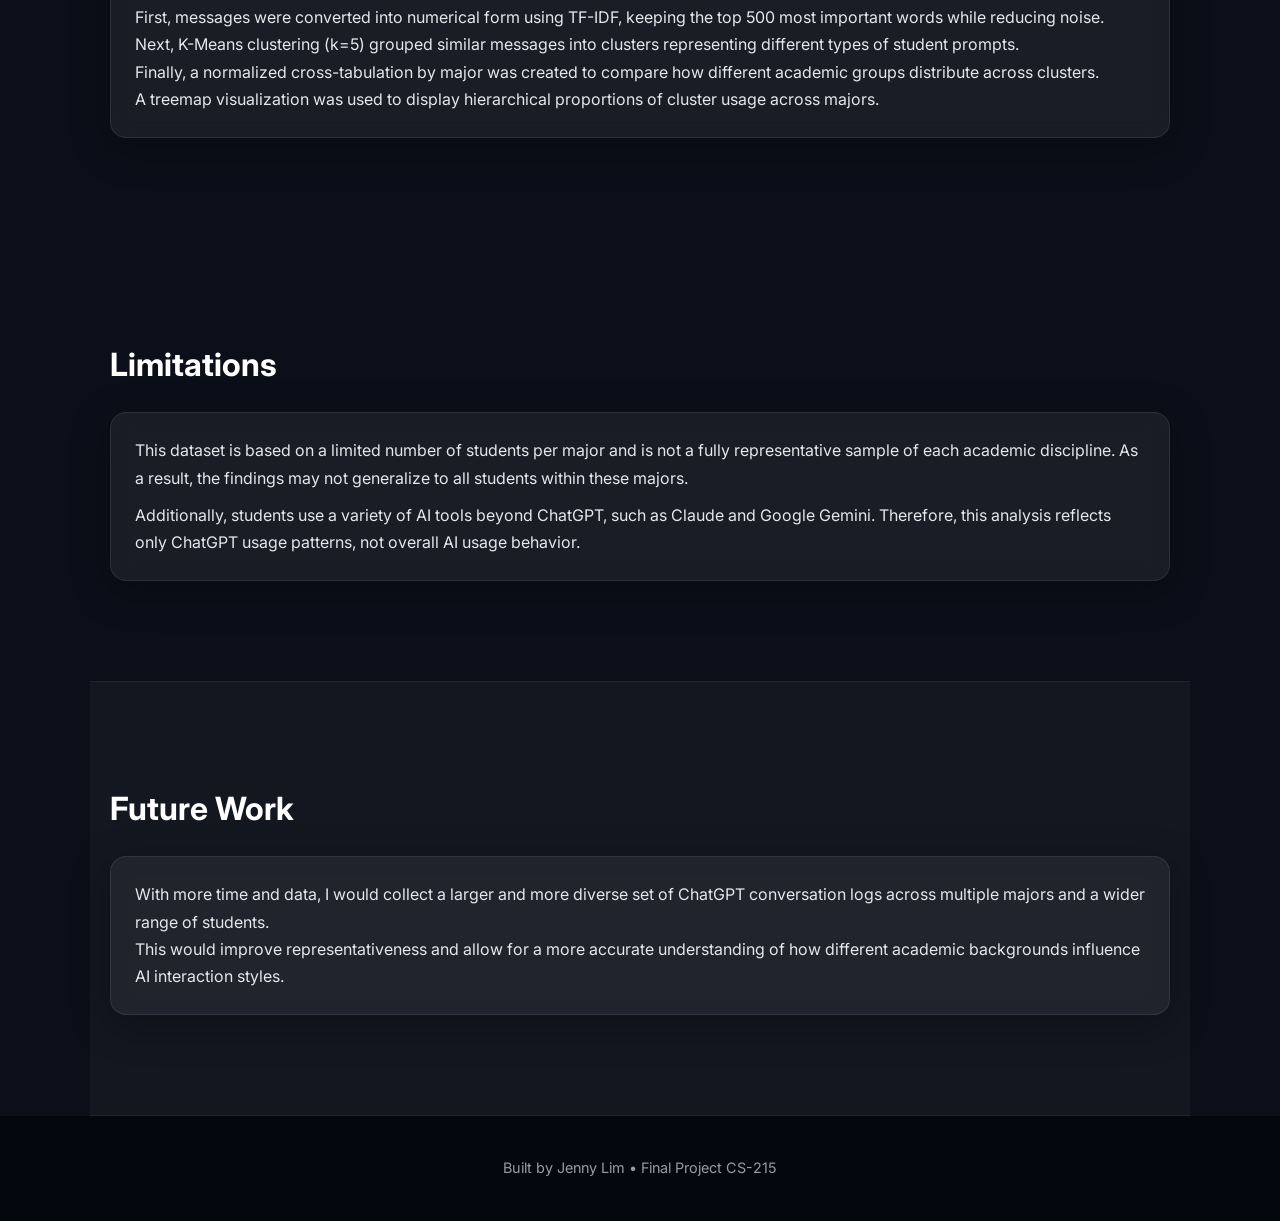
==== commit de74d82b: "Update index.html" ====
--- a/index.html
+++ b/index.html
@@ -282,6 +282,109 @@
   <div data-aos="zoom-in">
   <iframe src="prompt_complexity.html" width="100%" height="600"></iframe>
   </div>
+    <!-- DESCRIPTIVE STATISTICS -->
+<section class="section">
+  <h2 data-aos="fade-up">Prompt Length Summary Statistics</h2>
+
+  <div class="card" data-aos="fade-up" data-aos-delay="100">
+    <p>
+      This table summarizes prompt length statistics across academic majors, including average length, variability, and distribution range.
+    </p>
+
+    <div class="table-container">
+      <table class="stats-table">
+        <thead>
+          <tr>
+            <th>Major</th>
+            <th>Count</th>
+            <th>Mean</th>
+            <th>Std</th>
+            <th>Min</th>
+            <th>25%</th>
+            <th>50%</th>
+            <th>75%</th>
+            <th>Max</th>
+          </tr>
+        </thead>
+
+        <tbody>
+          <tr>
+            <td>Biology</td>
+            <td>286</td>
+            <td>329.32</td>
+            <td>662.17</td>
+            <td>1</td>
+            <td>92</td>
+            <td>244.5</td>
+            <td>327</td>
+            <td>7540</td>
+          </tr>
+
+          <tr>
+            <td>Computer Science</td>
+            <td>57</td>
+            <td>1987.70</td>
+            <td>4499.02</td>
+            <td>5</td>
+            <td>32</td>
+            <td>50</td>
+            <td>223</td>
+            <td>14680</td>
+          </tr>
+
+          <tr>
+            <td>Math-engineering</td>
+            <td>2121</td>
+            <td>669.33</td>
+            <td>2963.00</td>
+            <td>1</td>
+            <td>36</td>
+            <td>103</td>
+            <td>346</td>
+            <td>65291</td>
+          </tr>
+
+          <tr>
+            <td>Physics</td>
+            <td>831</td>
+            <td>381.59</td>
+            <td>1678.80</td>
+            <td>2</td>
+            <td>28</td>
+            <td>54</td>
+            <td>119</td>
+            <td>22671</td>
+          </tr>
+
+          <tr>
+            <td>Physics-engineering</td>
+            <td>1656</td>
+            <td>194.05</td>
+            <td>885.85</td>
+            <td>1</td>
+            <td>23.75</td>
+            <td>46</td>
+            <td>94.25</td>
+            <td>11484</td>
+          </tr>
+
+          <tr>
+            <td>Physics-math</td>
+            <td>325</td>
+            <td>325.58</td>
+            <td>904.97</td>
+            <td>2</td>
+            <td>21</td>
+            <td>48</td>
+            <td>155</td>
+            <td>6950</td>
+          </tr>
+
+        </tbody>
+      </table>
+    </div>
+  </div>
+</section>
 </section>
   
   <!-- KEY INSIGHT -->
--- a/style.css
+++ b/style.css
@@ -4,134 +4,198 @@
   margin: 0;
   padding: 0;
   box-sizing: border-box;
-  font-family: 'Inter', sans-serif;
+  font-family: "Inter", sans-serif;
 }
 
 body {
-  background: #0b1020;
-  color: #e5e7eb;
-  line-height: 1.6;
+  line-height: 1.7;
+  color: #111;
+  background: #0b0f19;
+  overflow-x: hidden;
+}
+
+/* Smooth scrolling */
+html {
+  scroll-behavior: smooth;
 }
 
 /* HERO */
 .hero {
   height: 100vh;
+  background: radial-gradient(circle at top, #1e1b4b, #0b0f19 70%);
+  color: white;
   display: flex;
   flex-direction: column;
   justify-content: center;
   align-items: center;
-
   text-align: center;
-  background: radial-gradient(circle at top, #1e1b4b, #050816);
+  padding: 20px;
+  position: relative;
+}
+
+/* glowing background effect */
+.hero::after {
+  content: "";
+  position: absolute;
+  width: 600px;
+  height: 600px;
+  background: #4f46e5;
+  filter: blur(200px);
+  opacity: 0.25;
+  top: -100px;
+  left: 50%;
+  transform: translateX(-50%);
+  z-index: 0;
+}
+
+.hero * {
+  position: relative;
+  z-index: 1;
 }
 
 .course-title {
+  font-size: 1.2rem;
+  font-weight: 500;
+  opacity: 0.7;
+  letter-spacing: 2px;
   text-transform: uppercase;
-  letter-spacing: 2px;
-  opacity: 0.7;
 }
 
 .project-title {
-  font-size: 4rem;
+  font-size: 4.5rem;
   font-weight: 800;
-  background: linear-gradient(90deg, #4f46e5, #06b6d4);
+  margin: 10px 0;
+  background: linear-gradient(90deg, #a78bfa, #22d3ee);
   -webkit-background-clip: text;
   -webkit-text-fill-color: transparent;
 }
 
+.hero p {
+  margin-top: 10px;
+  opacity: 0.8;
+}
+
 .btn {
-  margin-top: 20px;
+  margin-top: 25px;
   padding: 12px 26px;
-  border-radius: 999px;
-  background: linear-gradient(90deg,#4f46e5,#06b6d4);
+  background: linear-gradient(135deg, #4f46e5, #06b6d4);
   color: white;
   text-decoration: none;
-}
-
-/* NAV */
-.sticky-nav {
-  position: fixed;
-  top: 15px;
-  left: 50%;
-  transform: translateX(-50%);
-  display: flex;
-  gap: 12px;
-  padding: 10px 16px;
-  border-radius: 999px;
-  background: rgba(255,255,255,0.06);
-  backdrop-filter: blur(10px);
-  z-index: 999;
-}
-
-.sticky-nav a {
-  color: #cbd5e1;
-  text-decoration: none;
-  font-size: 0.85rem;
-}
-
-.sticky-nav a.active {
-  color: #06b6d4;
+  border-radius: 12px;
+  transition: 0.3s ease;
+  font-weight: 600;
+  box-shadow: 0 10px 30px rgba(79, 70, 229, 0.3);
+}
+
+.btn:hover {
+  transform: translateY(-3px) scale(1.05);
 }
 
 /* SECTIONS */
 .section {
   padding: 100px 20px;
-  max-width: 1000px;
+  max-width: 1100px;
   margin: auto;
+  color: #e5e7eb;
+}
+
+.section h2 {
+  font-size: 2rem;
+  margin-bottom: 20px;
+  color: white;
 }
 
 .section.dark {
-  background: rgba(255,255,255,0.03);
+  background: rgba(255, 255, 255, 0.03);
+  border-top: 1px solid rgba(255, 255, 255, 0.05);
+  border-bottom: 1px solid rgba(255, 255, 255, 0.05);
+}
+
+/* CARD (GLASSMORPHISM) */
+.card {
+  background: rgba(255, 255, 255, 0.06);
+  backdrop-filter: blur(10px);
+  -webkit-backdrop-filter: blur(10px);
+  padding: 24px;
+  border-radius: 16px;
+  border: 1px solid rgba(255, 255, 255, 0.08);
+  box-shadow: 0 10px 40px rgba(0,0,0,0.3);
+  transition: 0.3s ease;
+  color: #e5e7eb;
+}
+
+.card:hover {
+  transform: translateY(-5px);
+  border-color: rgba(99, 102, 241, 0.4);
+}
+
+/* GRID */
+.grid {
+  display: grid;
+  grid-template-columns: repeat(auto-fit, minmax(240px, 1fr));
+  gap: 20px;
+  margin-top: 30px;
+}
+
+/* STAT SECTION */
+.stat-section {
+  text-align: center;
+  padding: 100px 20px;
+  background: linear-gradient(135deg, #4f46e5, #06b6d4);
+  color: white;
   border-radius: 20px;
-}
-
-/* CARDS */
-.card {
+  margin: 60px 0;
+  box-shadow: 0 20px 60px rgba(0,0,0,0.4);
+}
+
+.big-stat {
+  font-size: 6rem;
+  font-weight: 800;
+  margin: 20px 0;
+}
+
+/* TABLE */
+.table-container {
+  overflow-x: auto;
+  margin-top: 20px;
+}
+
+.cluster-table {
+  width: 100%;
+  border-collapse: collapse;
+  border-radius: 12px;
+  overflow: hidden;
   background: rgba(255,255,255,0.05);
-  padding: 20px;
-  border-radius: 14px;
-  margin-top: 20px;
-}
-
-/* PIPELINE */
-.pipeline {
-  display: flex;
-  flex-direction: column;
-  gap: 16px;
-  margin-top: 20px;
-}
-
-.step-card {
-  display: flex;
-  gap: 16px;
-  padding: 16px;
-  border-radius: 14px;
+}
+
+.cluster-table th {
+  background: rgba(79, 70, 229, 0.8);
+  color: white;
+  padding: 14px;
+}
+
+.cluster-table td {
+  padding: 14px;
+  border-bottom: 1px solid rgba(255,255,255,0.05);
+  color: #e5e7eb;
+}
+
+.cluster-table tr:hover {
   background: rgba(255,255,255,0.05);
-}
-
-.step-number {
-  width: 38px;
-  height: 38px;
-  border-radius: 50%;
-  display: flex;
-  justify-content: center;
-  align-items: center;
-  background: linear-gradient(135deg,#4f46e5,#06b6d4);
-  font-weight: 700;
 }
 
 /* IFRAME */
 iframe {
-  width: 100%;
-  height: 600px;
-  border-radius: 14px;
-  margin-top: 20px;
+  border-radius: 12px;
   border: none;
+  box-shadow: 0 10px 40px rgba(0,0,0,0.3);
 }
 
 /* FOOTER */
 footer {
   text-align: center;
-  padding: 30px;
-  background: #050816;
-}
+  padding: 40px;
+  background: #05070f;
+  color: rgba(255,255,255,0.6);
+  font-size: 0.9rem;
+}
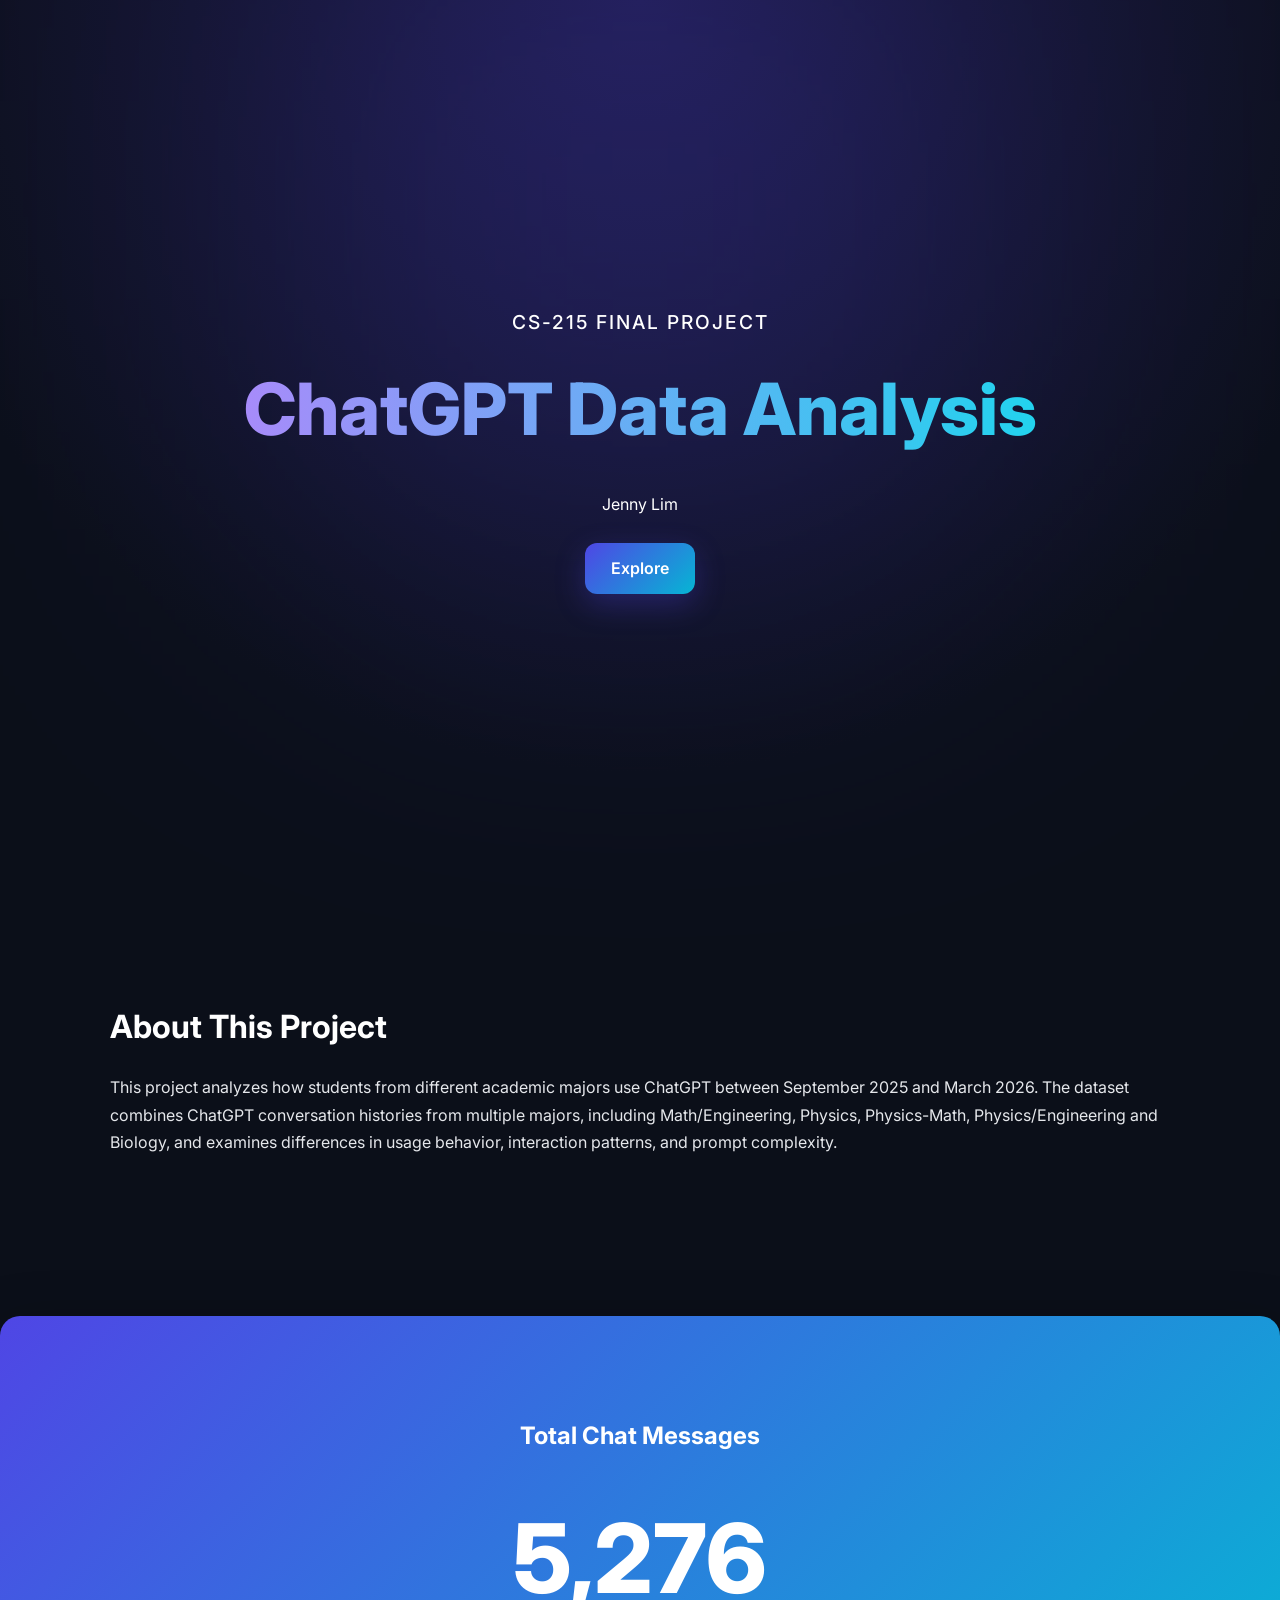
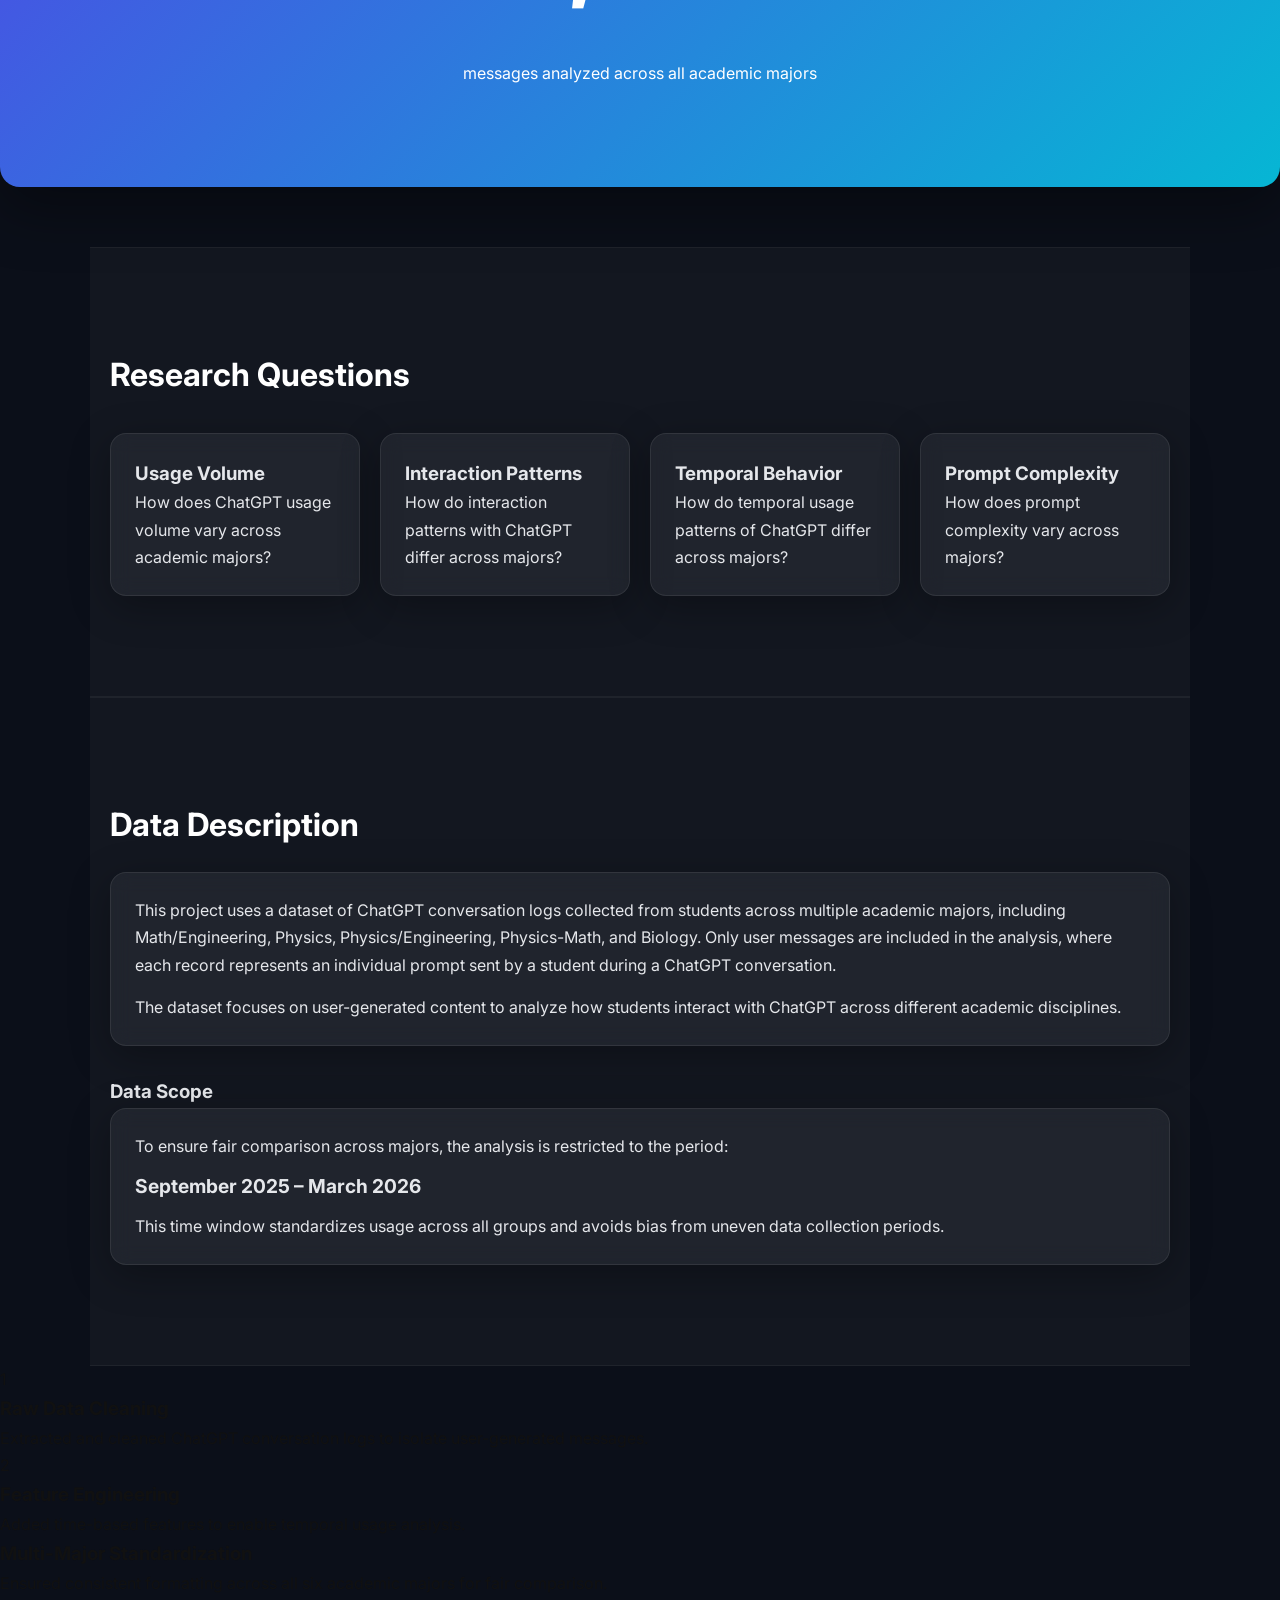
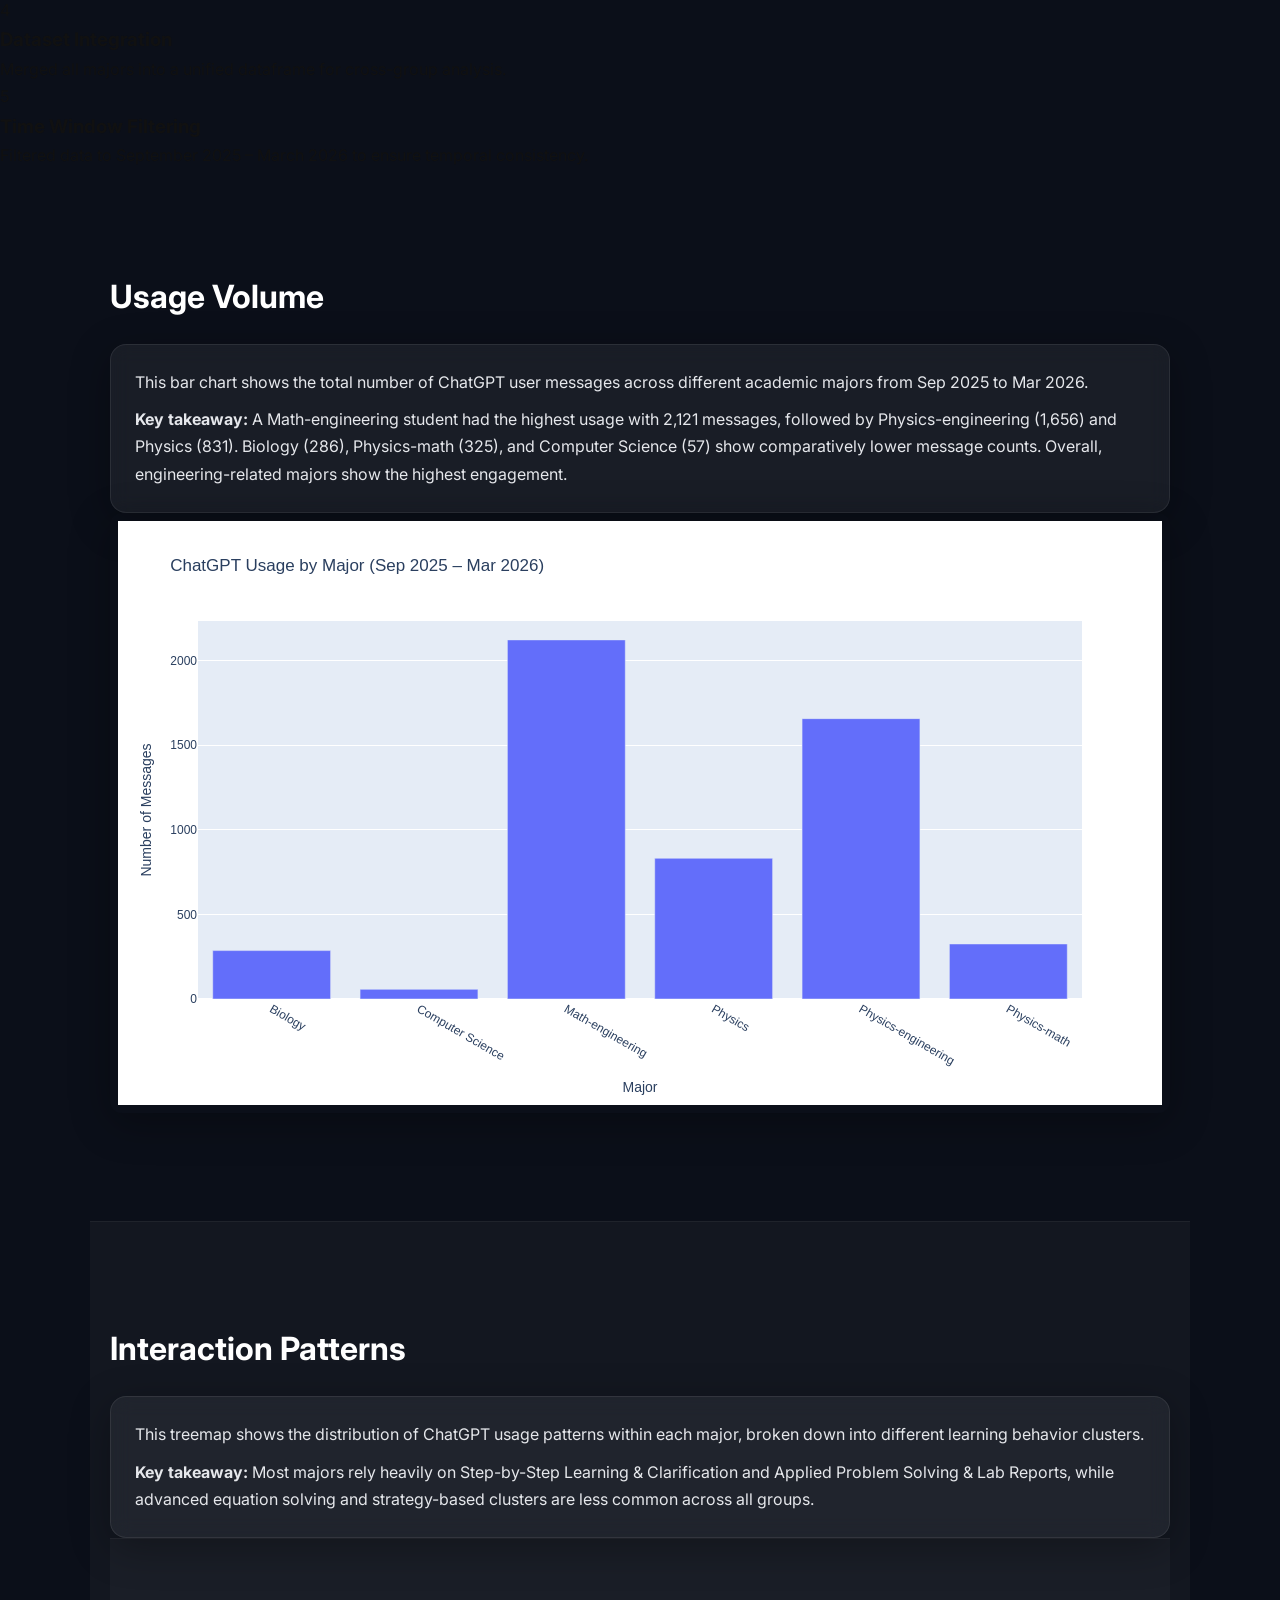
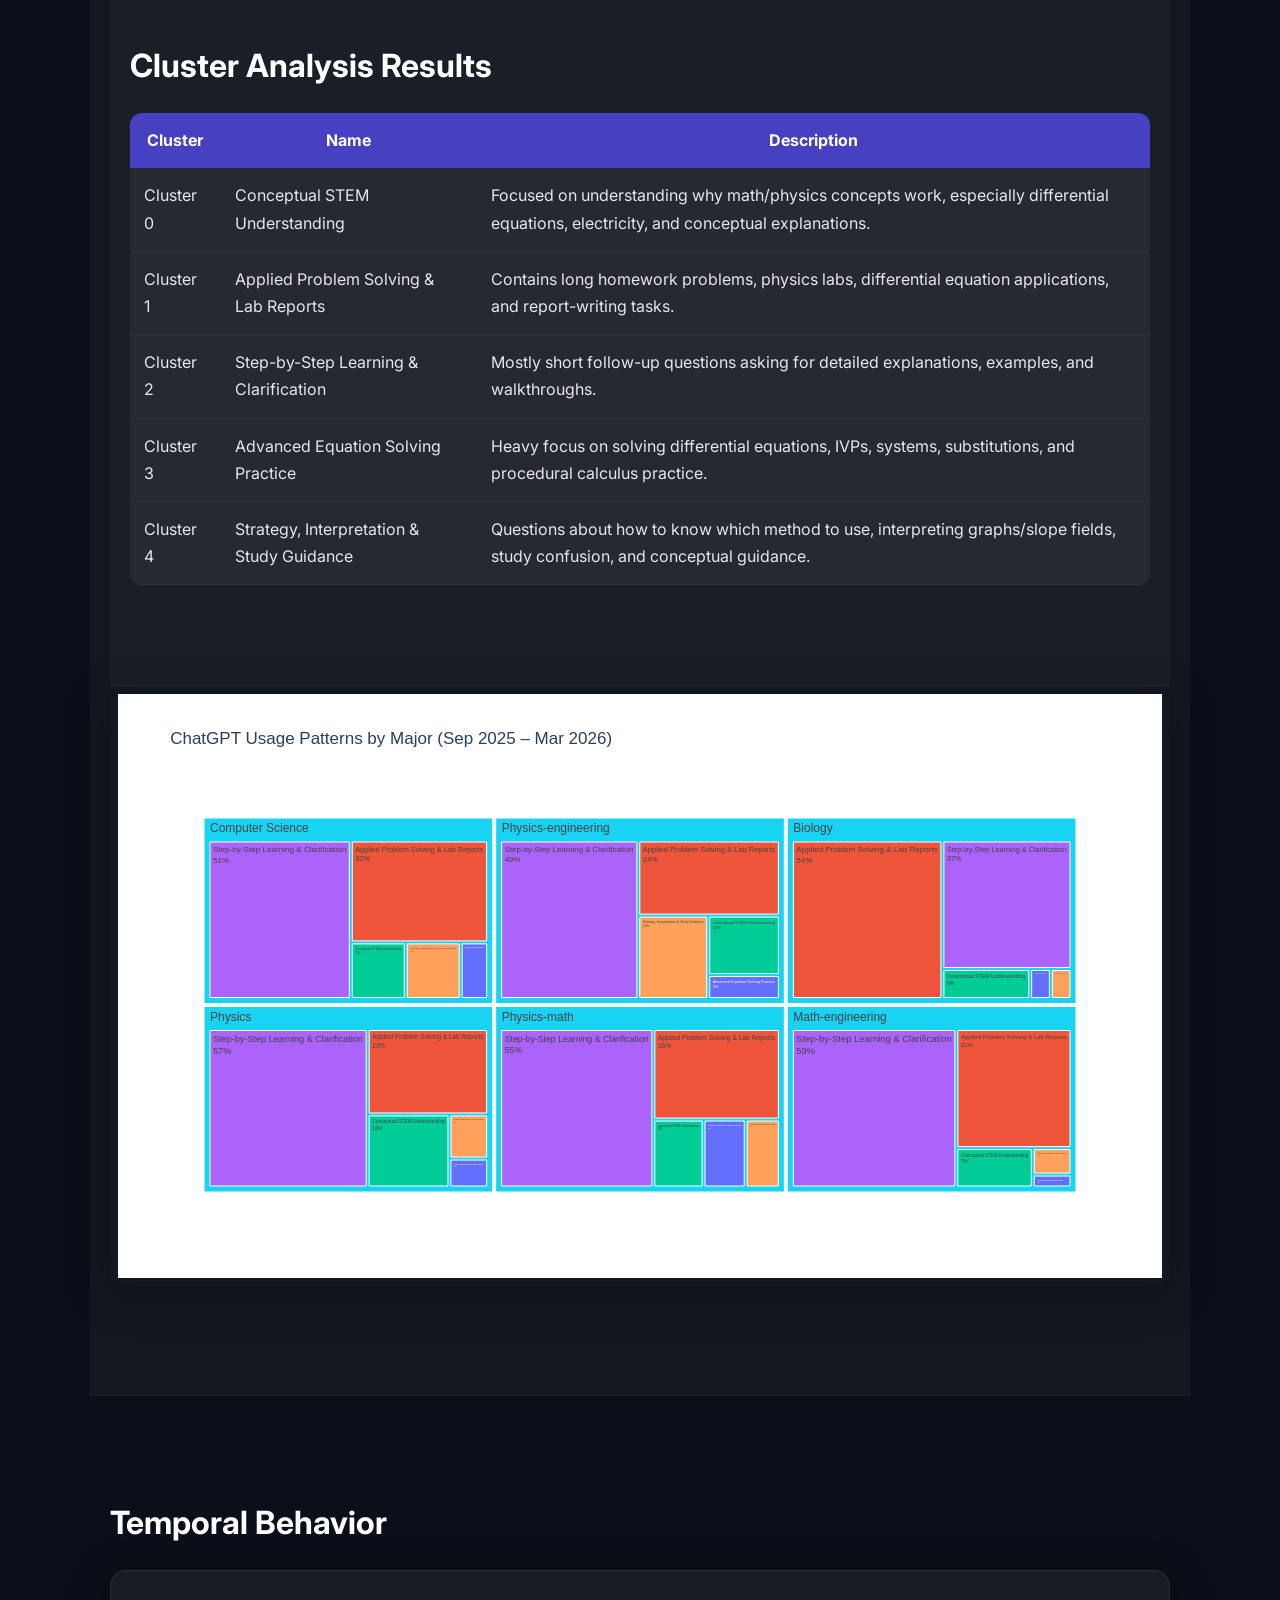
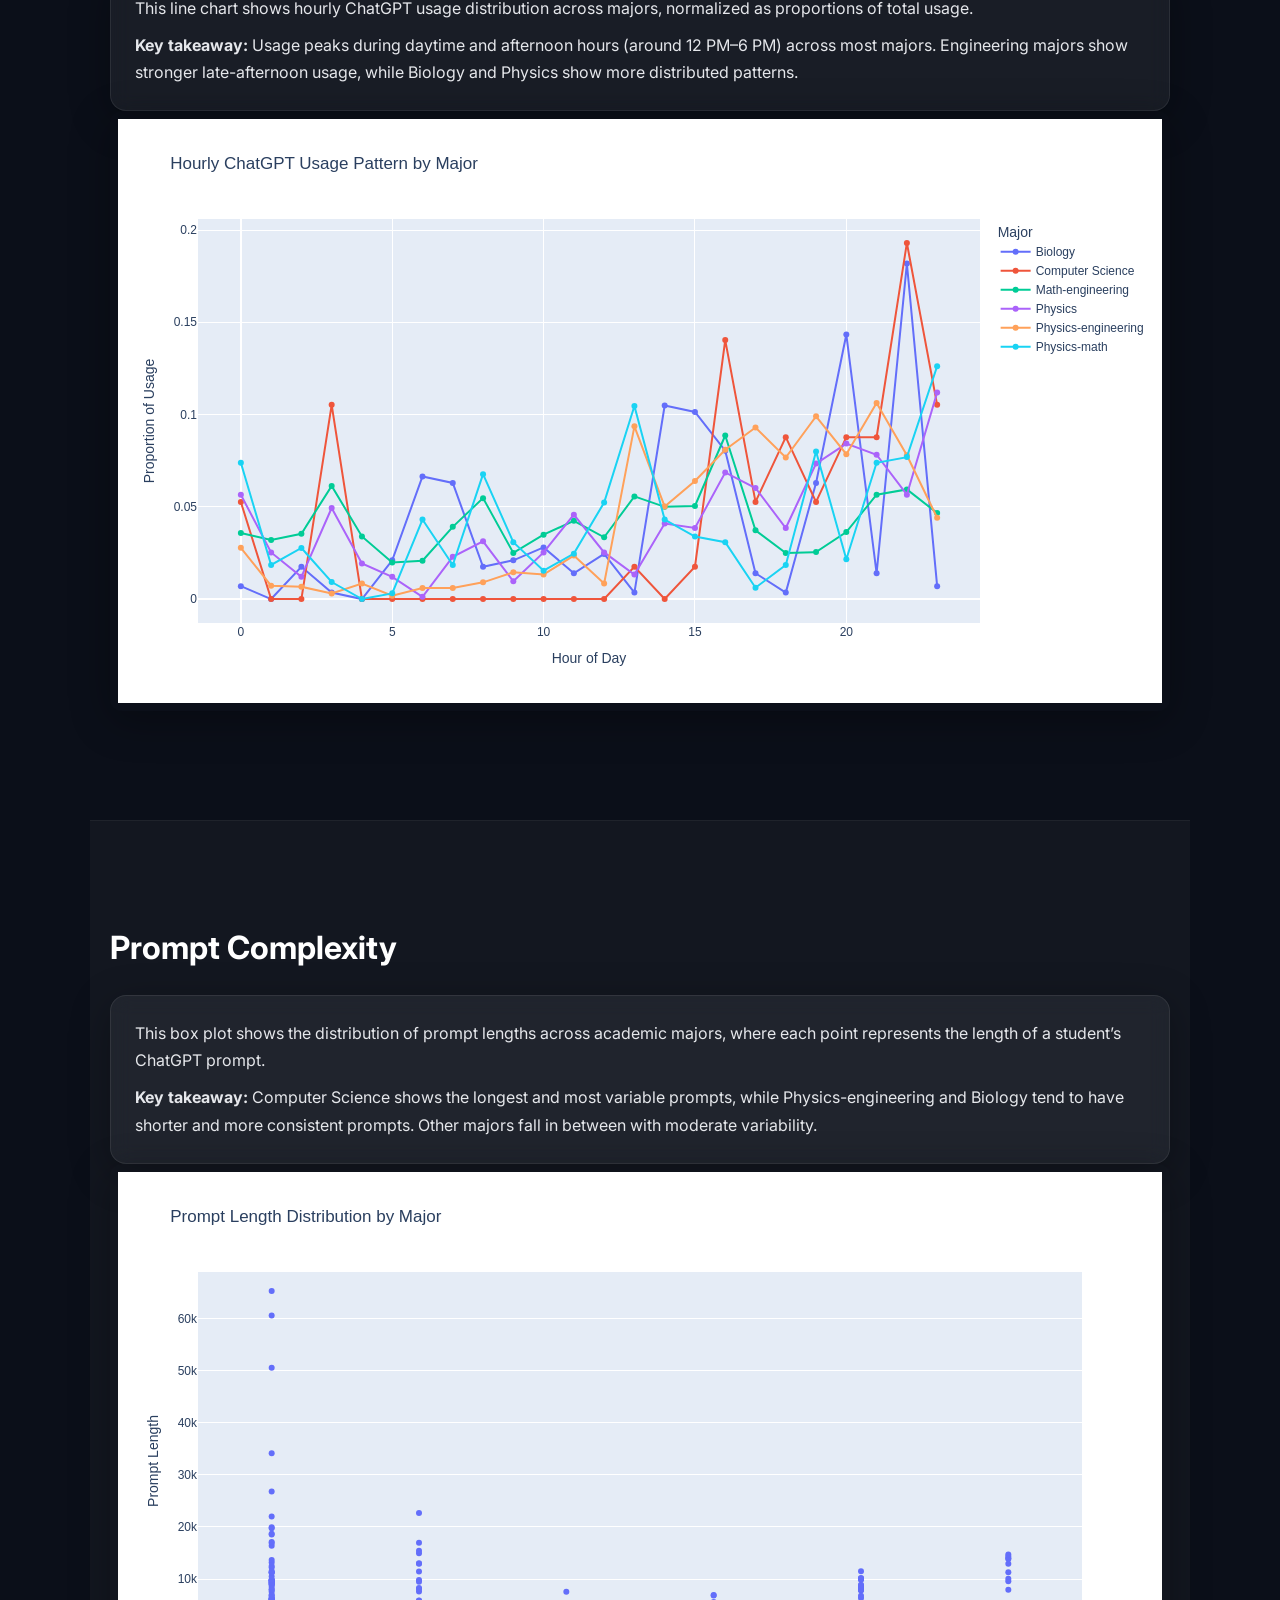
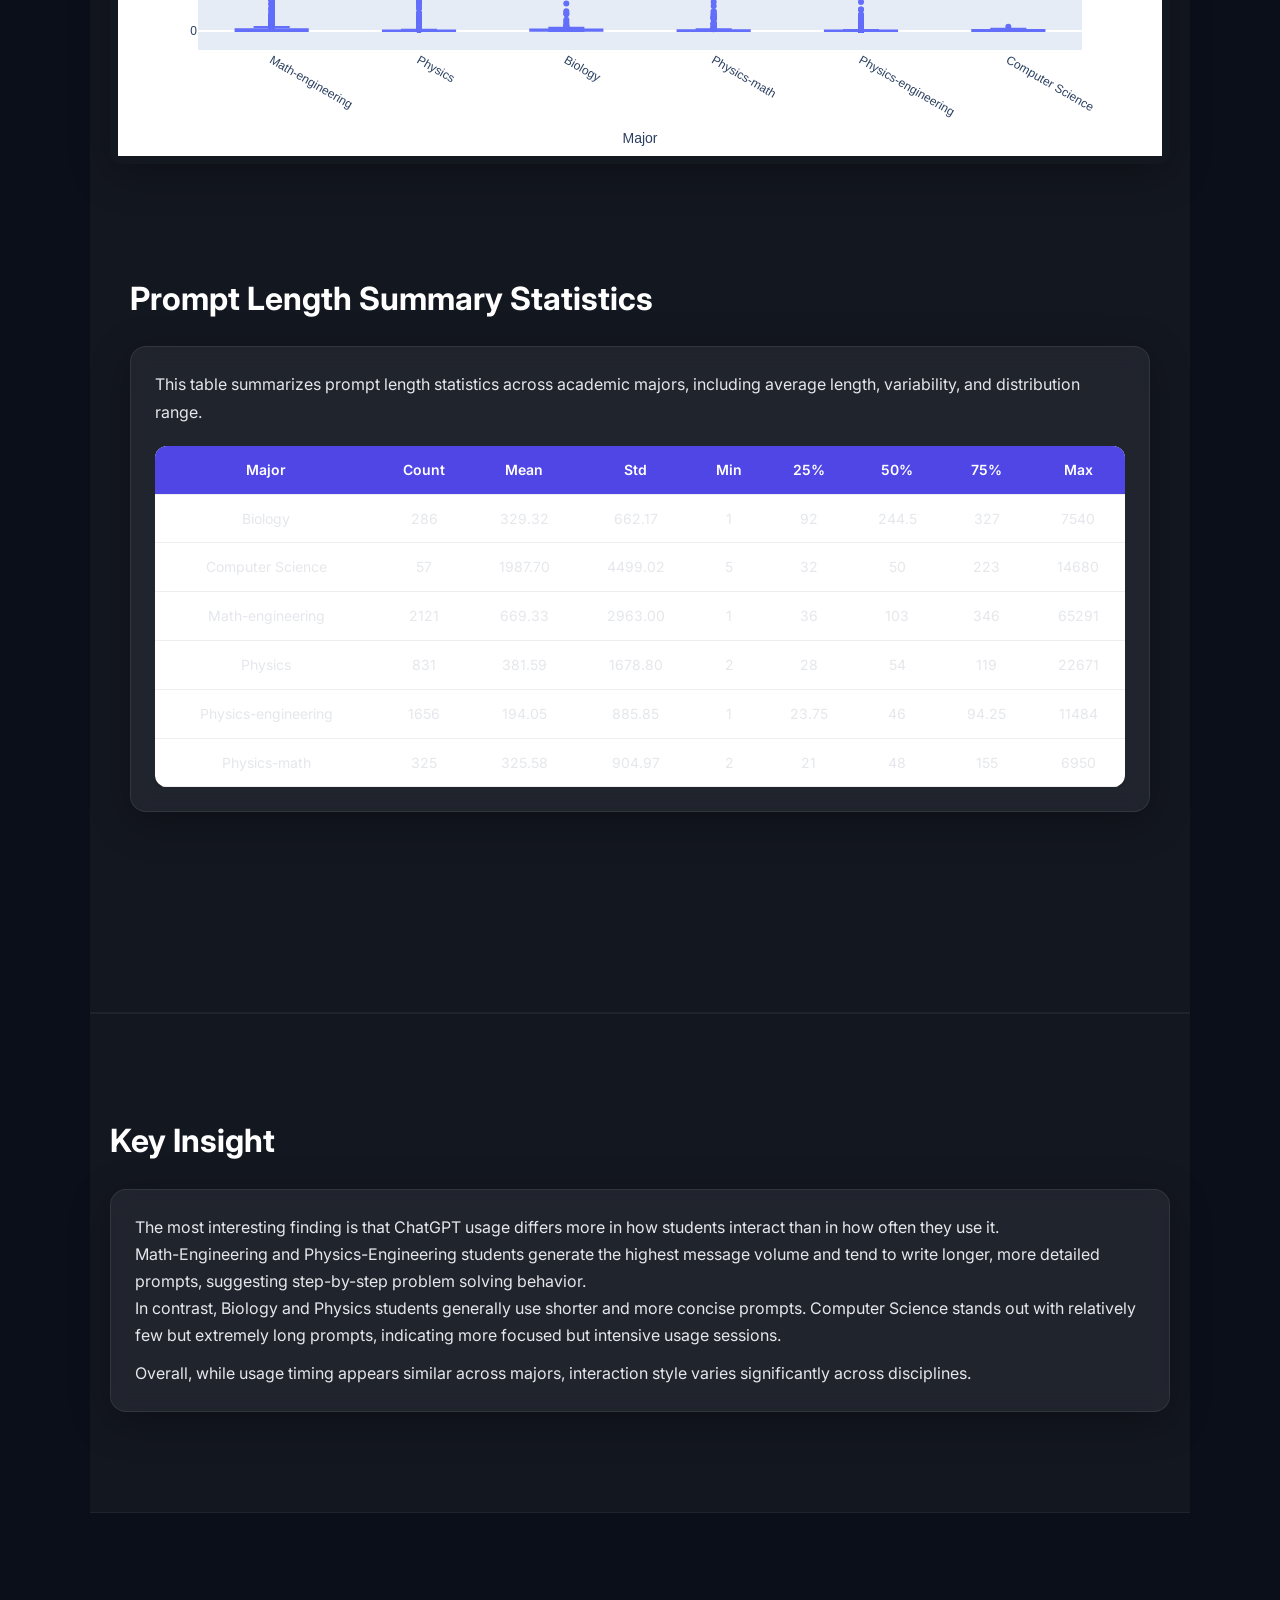
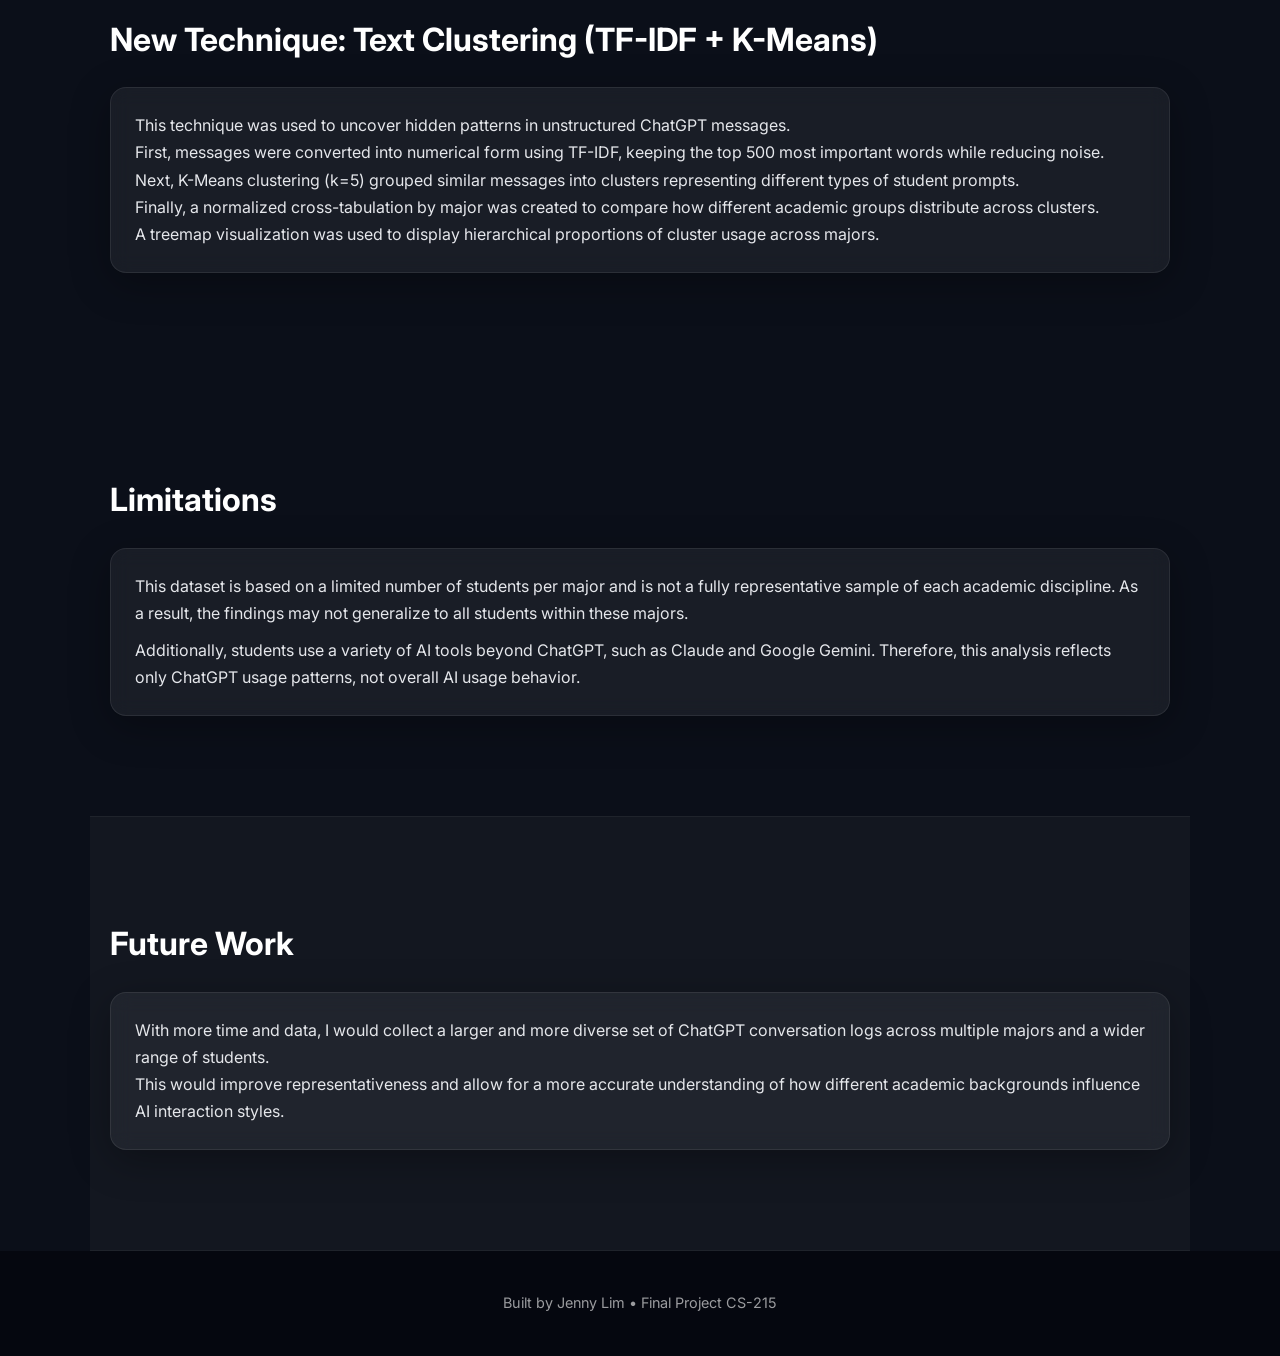
==== commit 4f2d86e6: "Update index.html" ====
--- a/index.html
+++ b/index.html
@@ -111,7 +111,7 @@
   <!-- DATA PREPROCESSING -->
 <div class="pipeline">
 
-  <div class="step-card" data-aos="fade-up" data-step="1">
+  <div class="step-card reveal" data-step="1" data-aos="fade-up">
     <div class="step-number">1</div>
     <div class="step-content">
       <h3>Raw Data Cleaning</h3>
@@ -119,7 +119,7 @@
     </div>
   </div>
 
-  <div class="step-card" data-aos="fade-up" data-step="2">
+  <div class="step-card reveal" data-step="2" data-aos="fade-up">
     <div class="step-number">2</div>
     <div class="step-content">
       <h3>Feature Engineering</h3>
@@ -127,14 +127,14 @@
     </div>
   </div>
 
-  <div class="step-card" data-aos="fade-up" data-step="3">
+  <div class="step-card reveal" data-step="3" data-aos="fade-up">
     <div class="step-content">
       <h3>Multi-Major Standardization</h3>
       <p>Ensured consistent formatting across all six academic majors for fair comparison.</p>
     </div>
   </div>
 
-  <div class="step-card" data-aos="fade-up" data-step="4">
+  <div class="step-card reveal" data-step="4" data-aos="fade-up">
     <div class="step-number">4</div>
     <div class="step-content">
       <h3>Dataset Integration</h3>
@@ -142,7 +142,7 @@
     </div>
   </div>
 
-  <div class="step-card" data-aos="fade-up" data-step="5">
+  <div class="step-card reveal" data-step="5" data-aos="fade-up">
     <div class="step-number">5</div>
     <div class="step-content">
       <h3>Time Window Filtering</h3>
--- a/style.css
+++ b/style.css
@@ -199,3 +199,35 @@
   color: rgba(255,255,255,0.6);
   font-size: 0.9rem;
 }
+
+.table-container {
+  overflow-x: auto;
+  margin-top: 20px;
+}
+
+.stats-table {
+  width: 100%;
+  border-collapse: collapse;
+  background: white;
+  border-radius: 12px;
+  overflow: hidden;
+  box-shadow: 0 4px 12px rgba(0,0,0,0.1);
+  font-size: 14px;
+}
+
+.stats-table th,
+.stats-table td {
+  padding: 12px;
+  text-align: center;
+  border-bottom: 1px solid #eee;
+}
+
+.stats-table th {
+  background: #4f46e5;
+  color: white;
+  font-weight: 600;
+}
+
+.stats-table tr:hover {
+  background: #f5f5f5;
+}
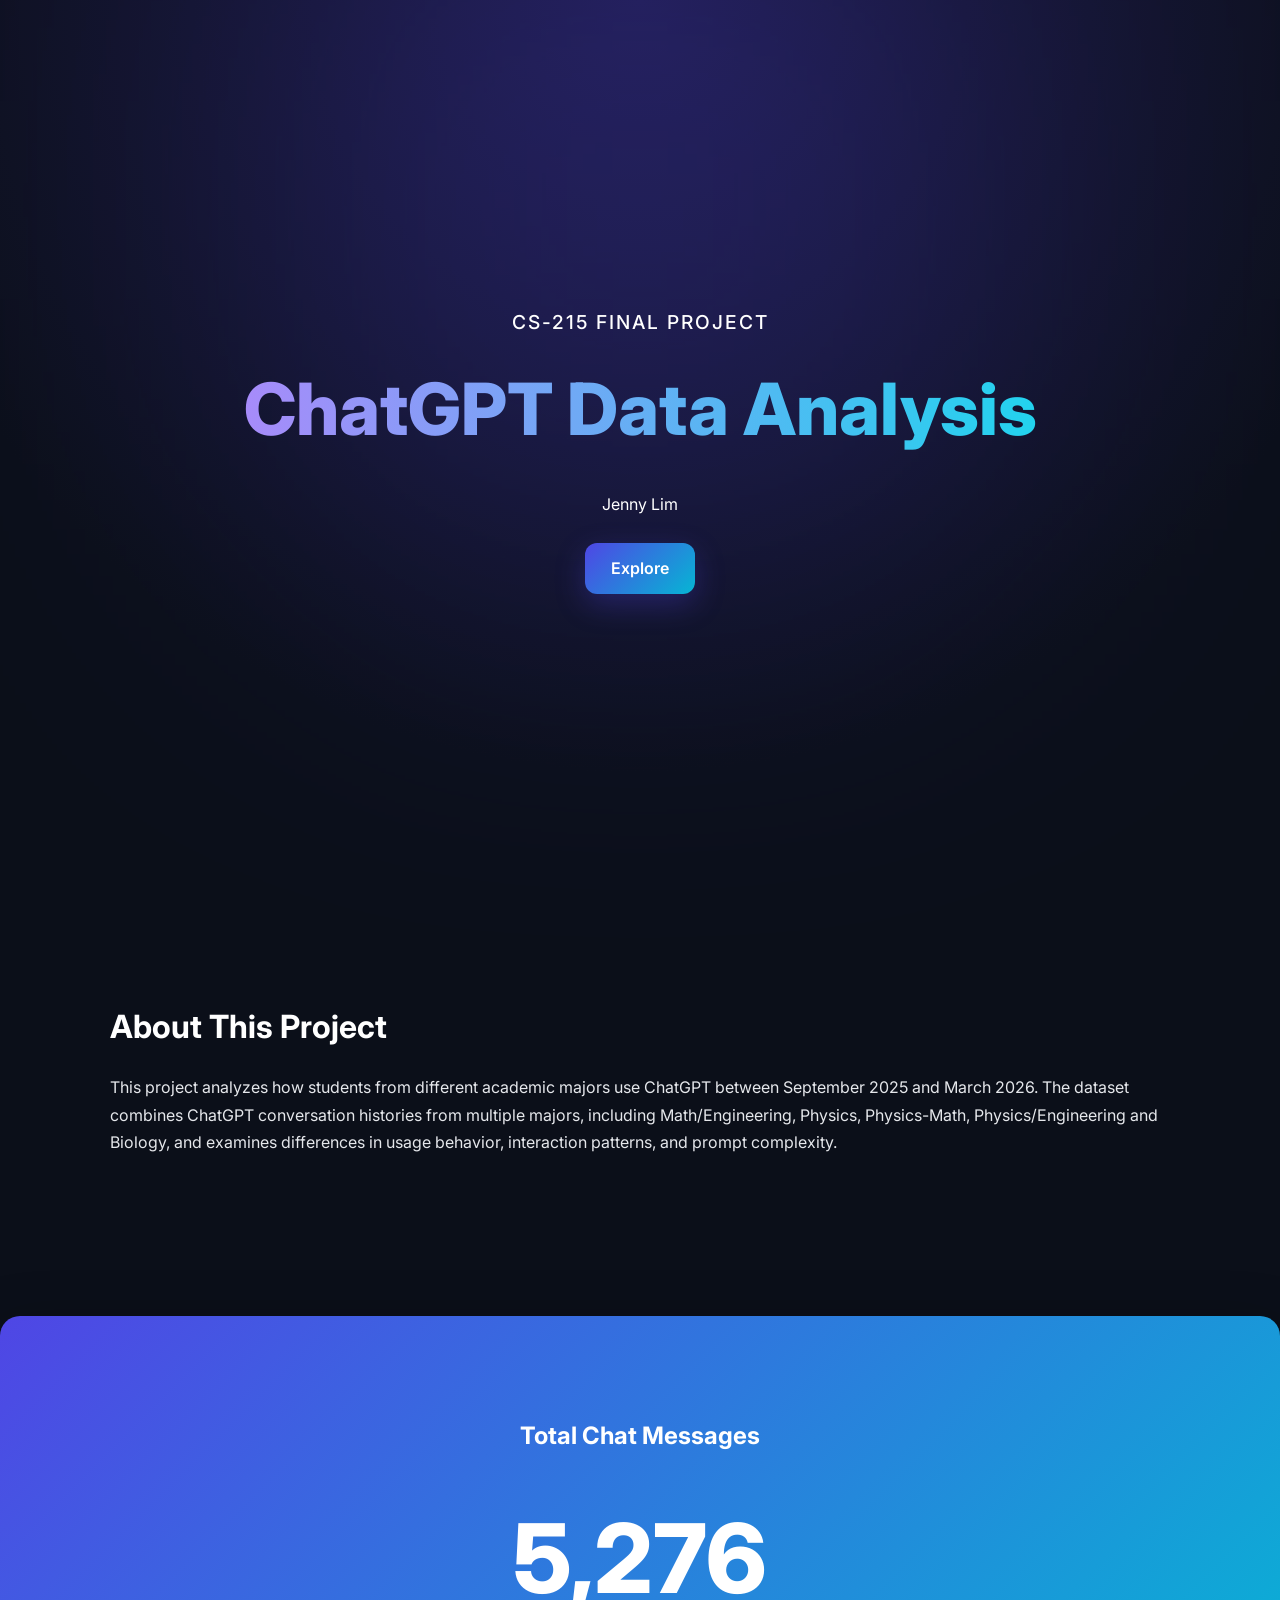
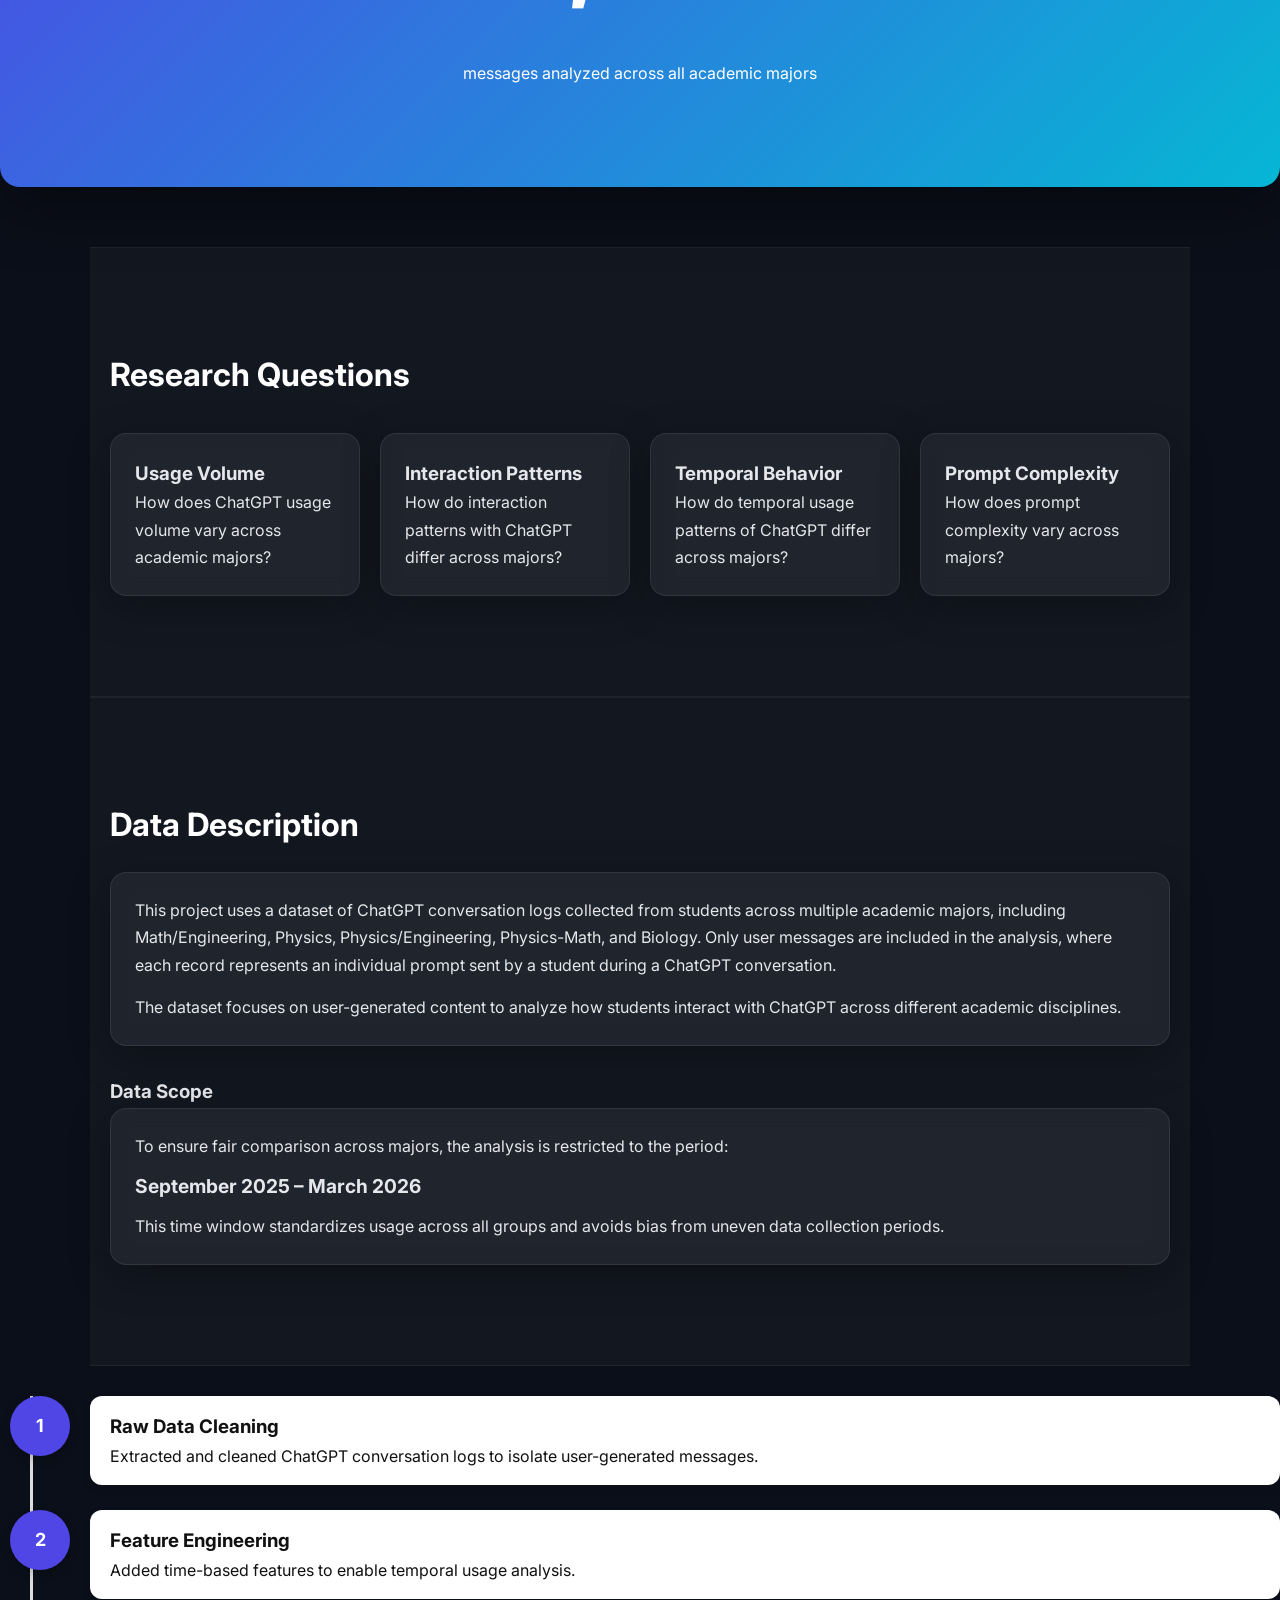
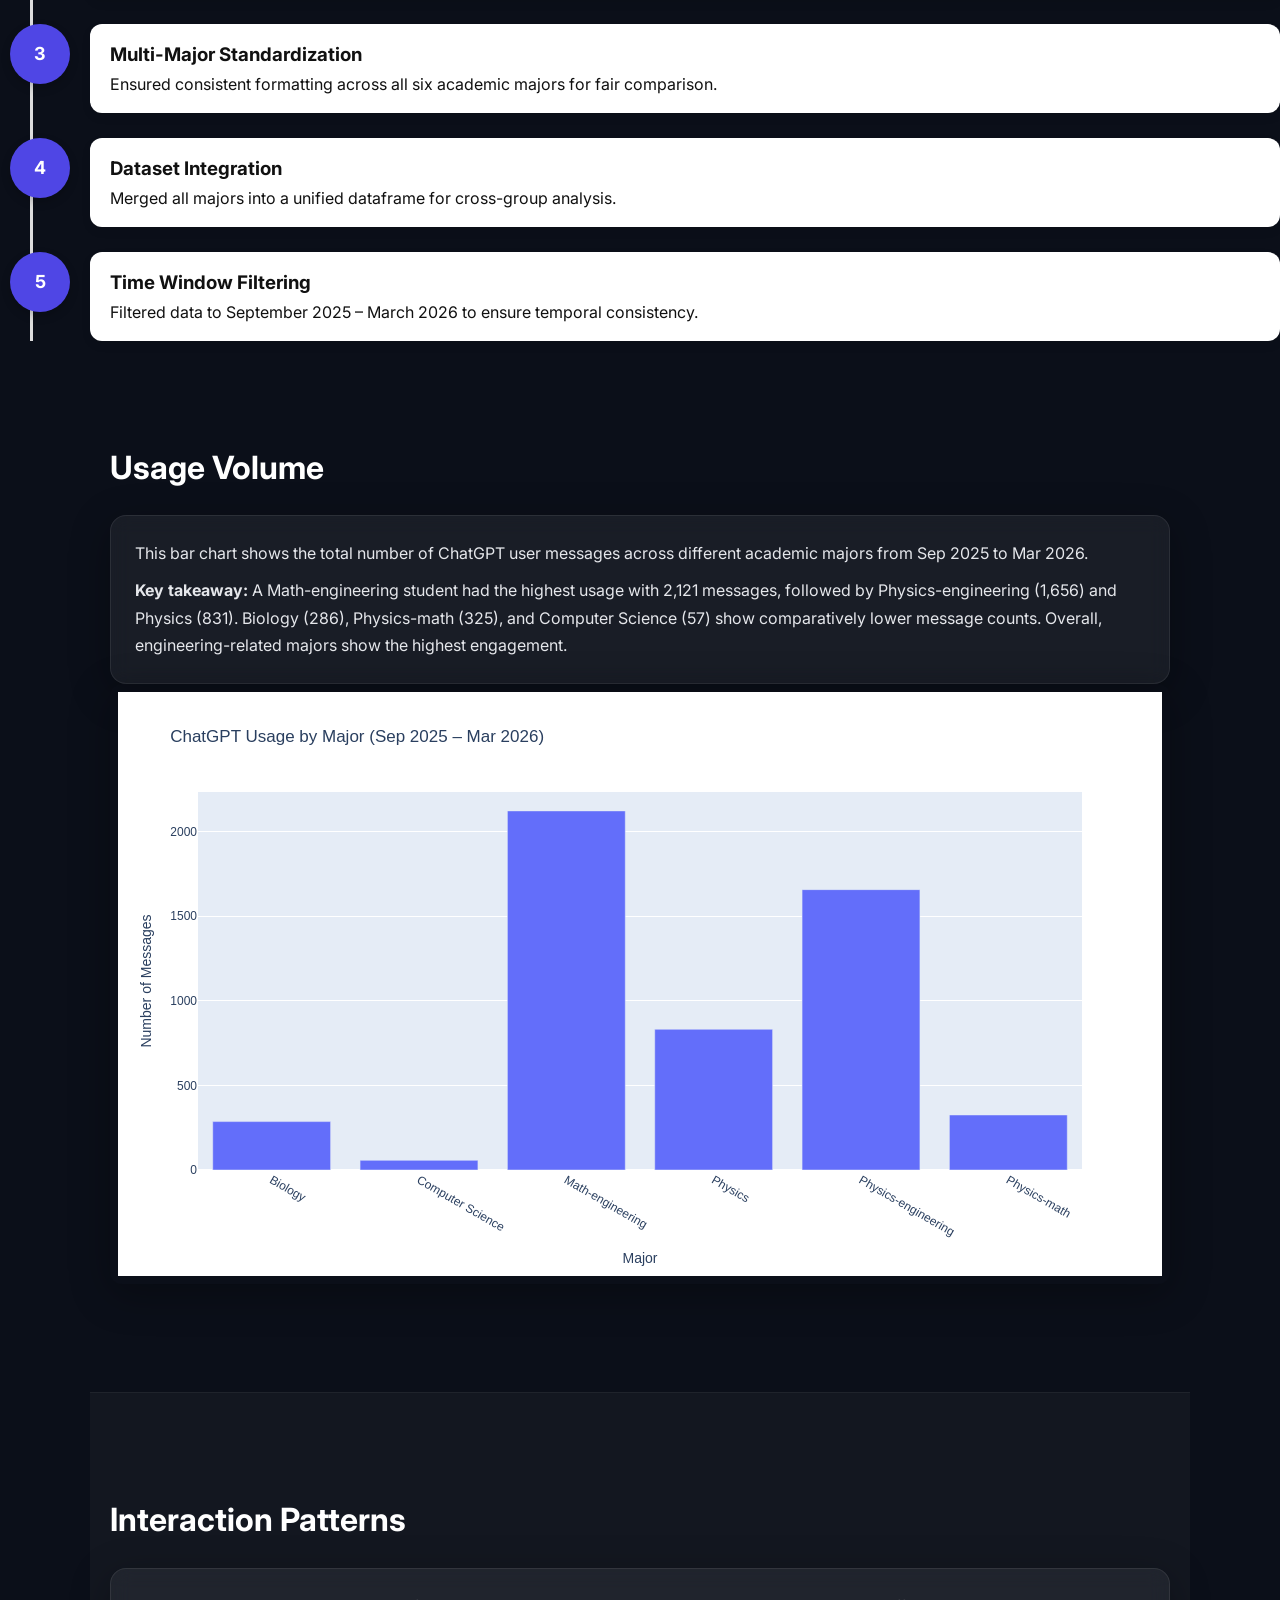
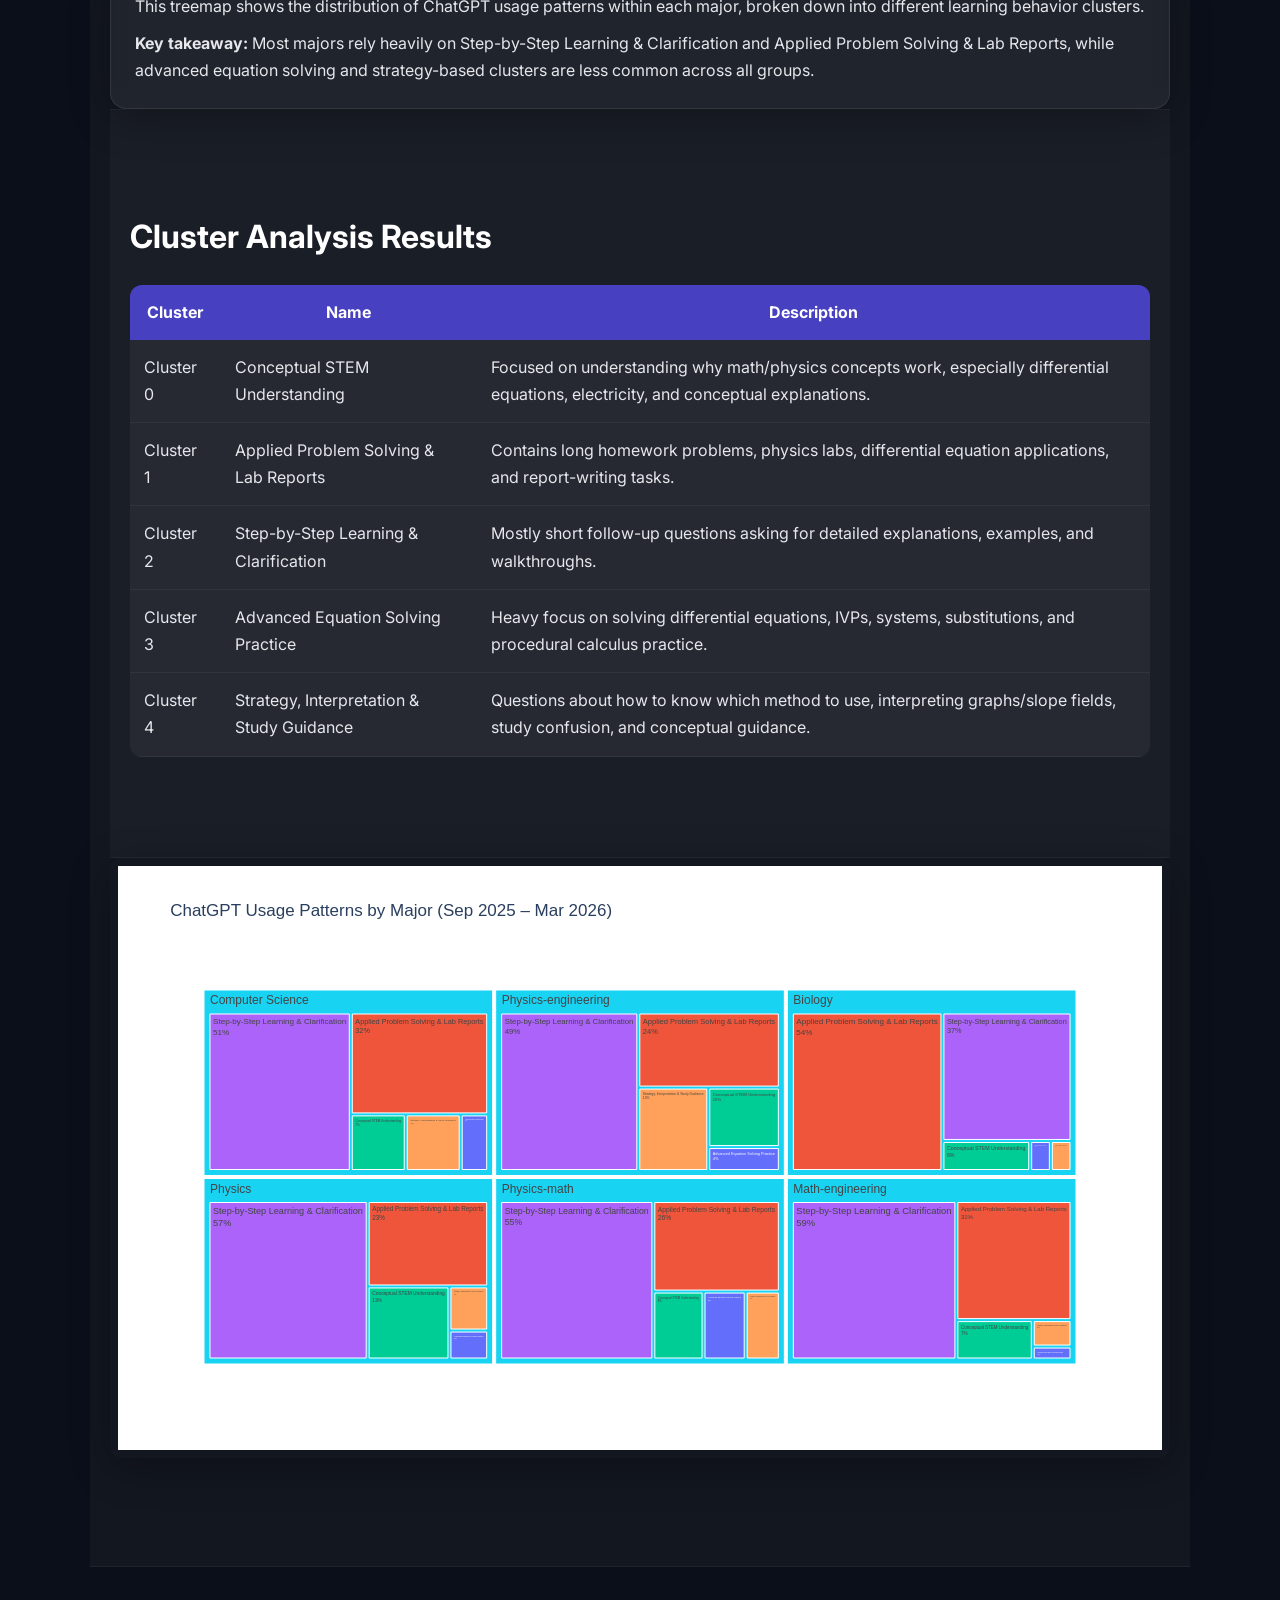
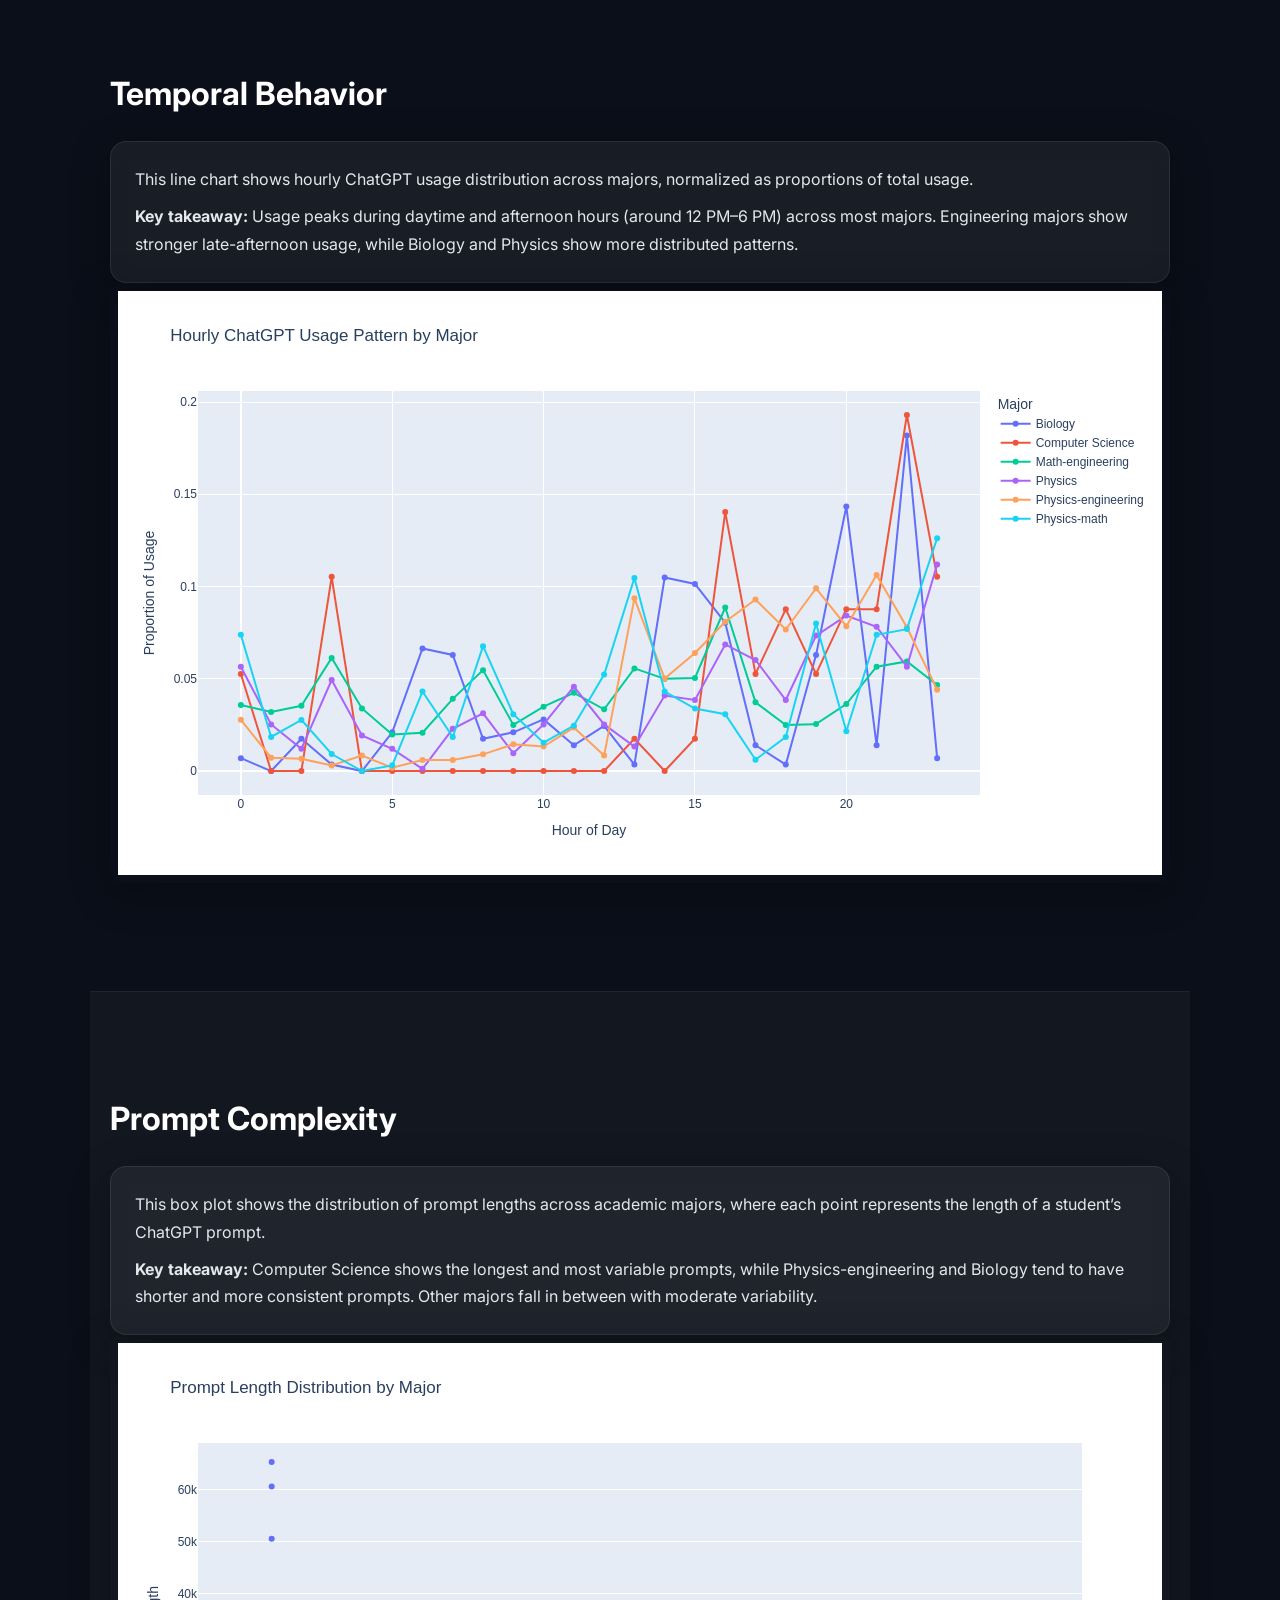
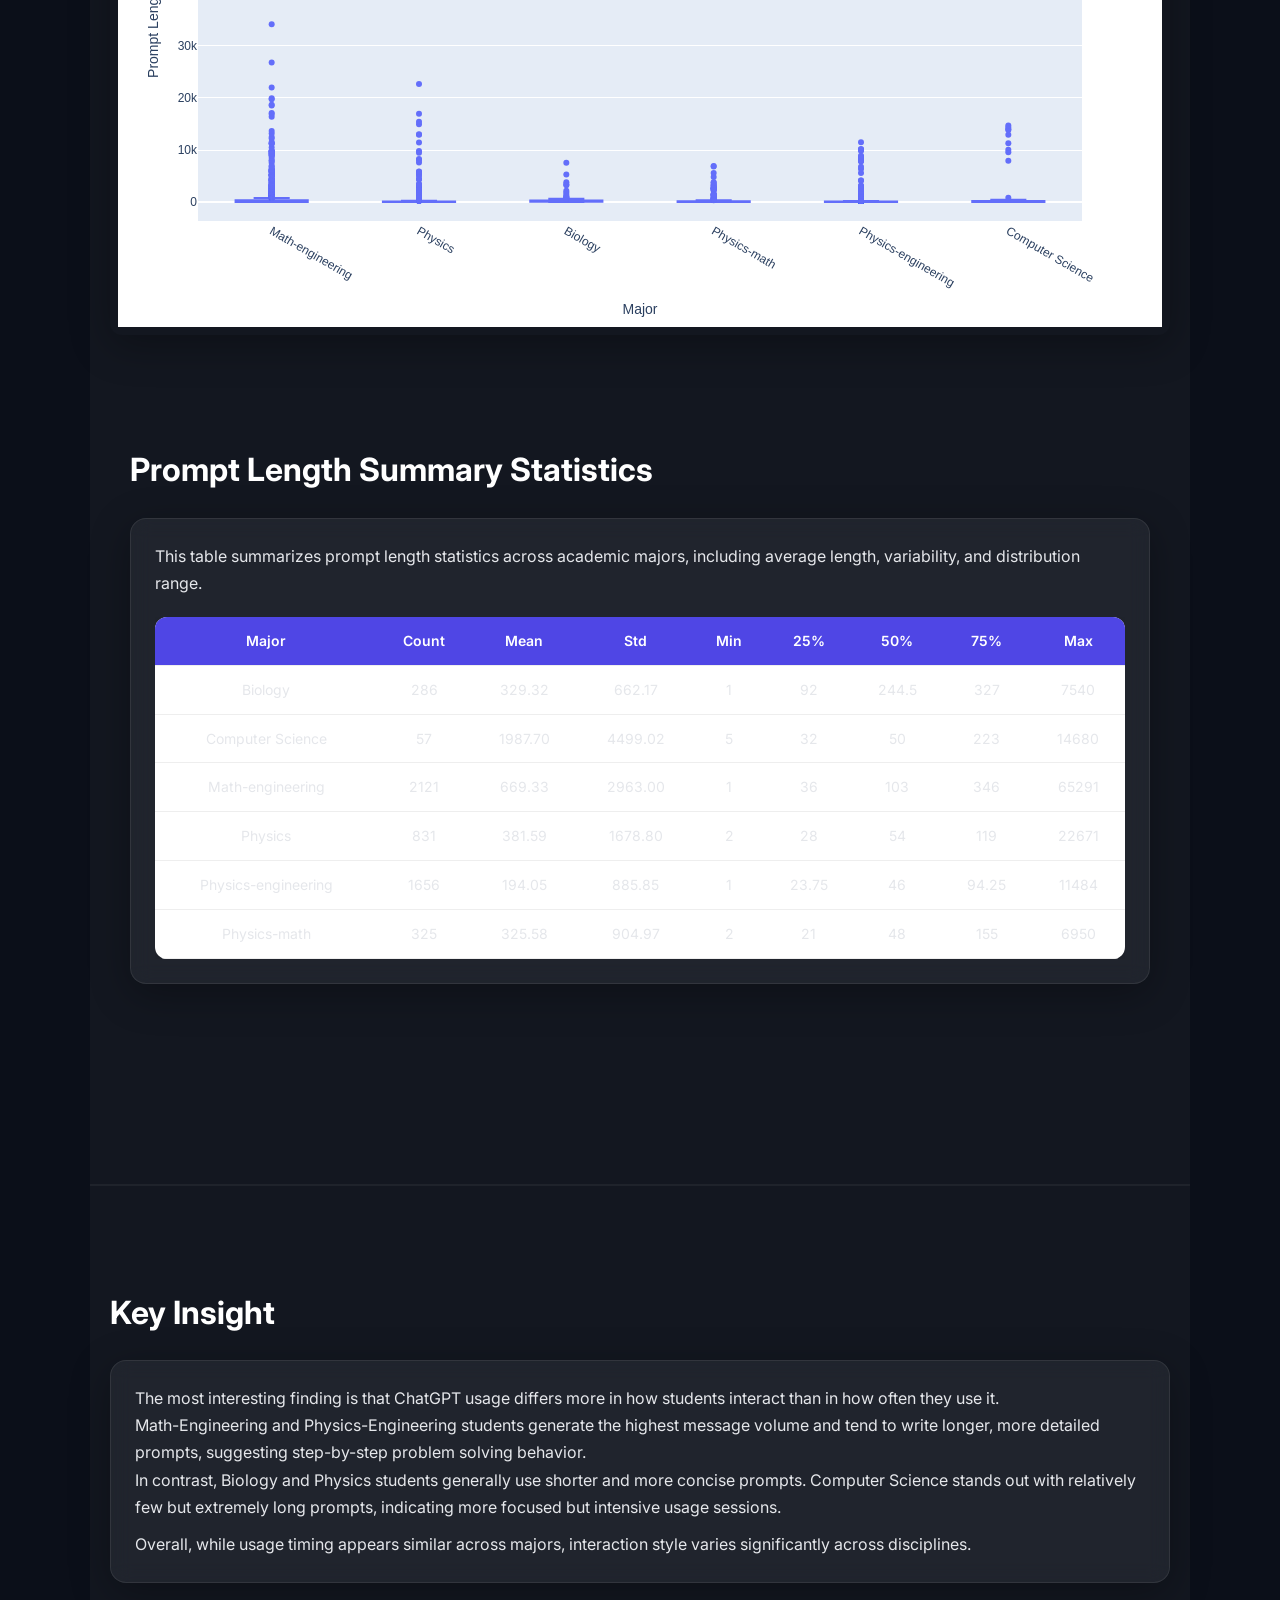
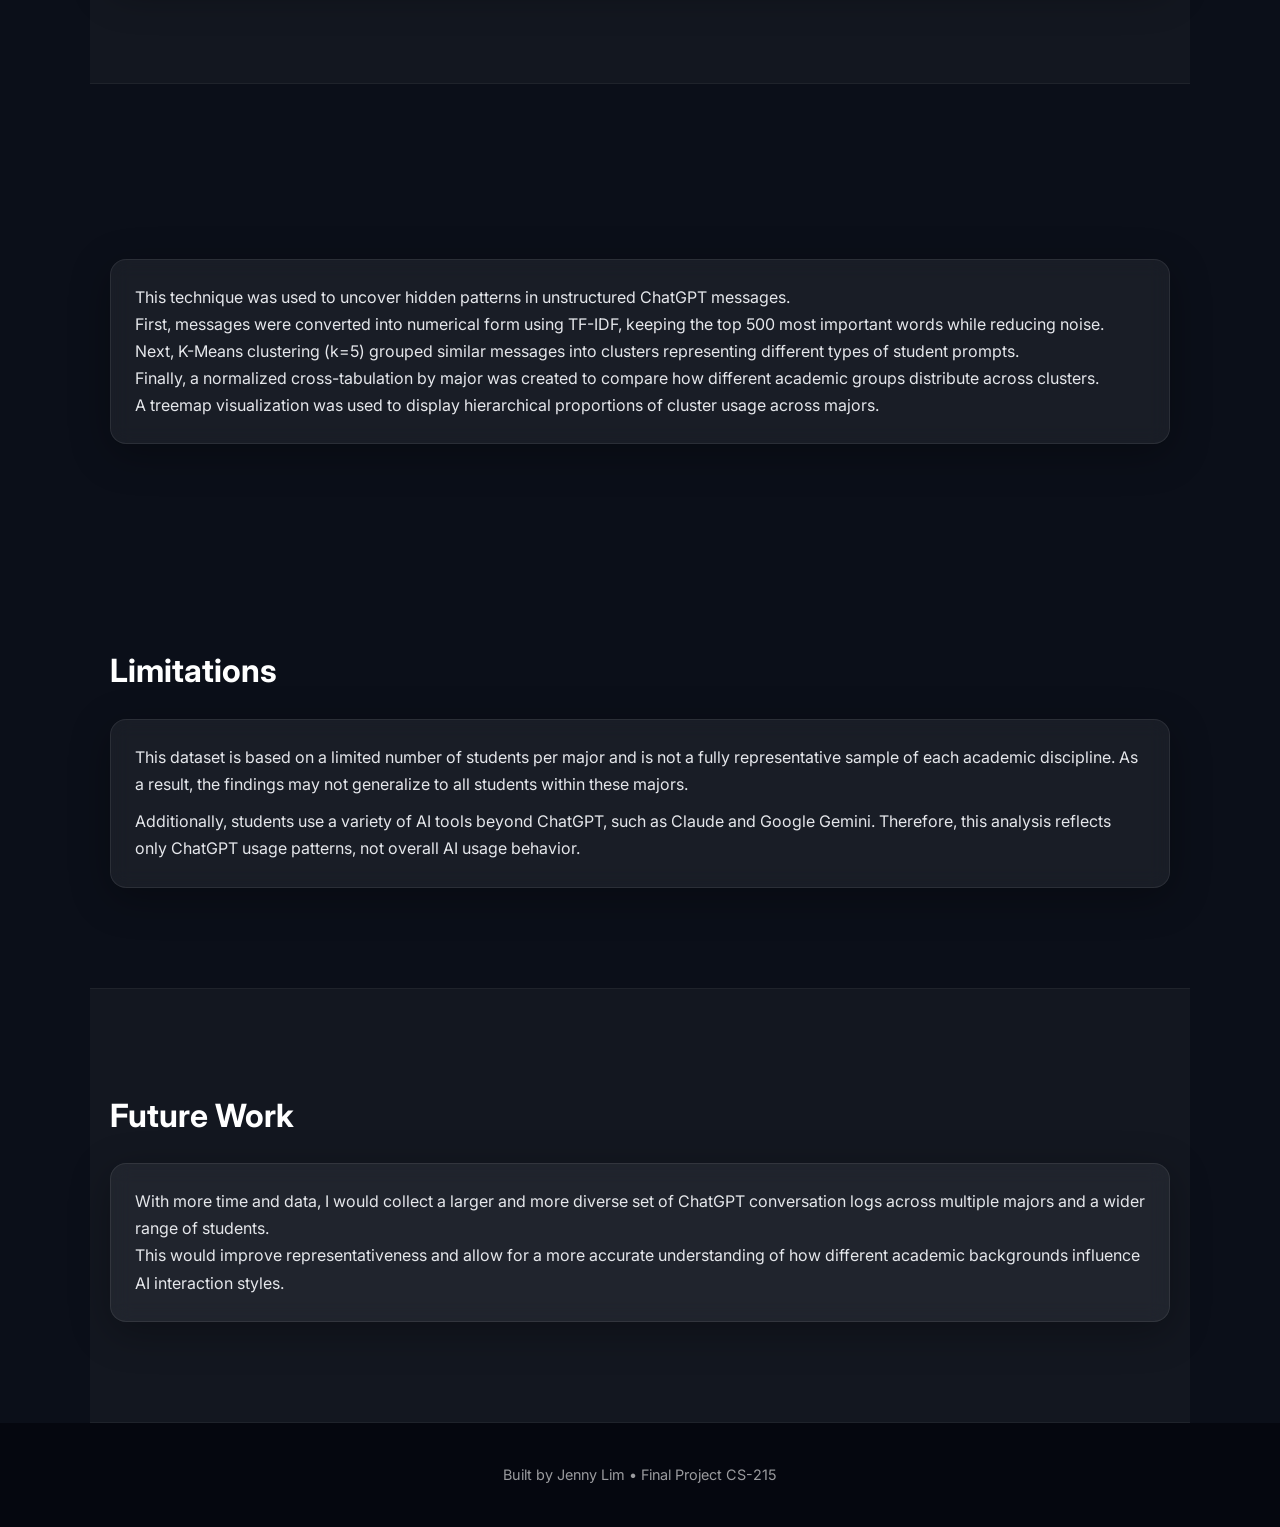
==== commit 6f86c012: "Update index.html" ====
--- a/index.html
+++ b/index.html
@@ -128,6 +128,7 @@
   </div>
 
   <div class="step-card reveal" data-step="3" data-aos="fade-up">
+    <div class="step-number">3</div>
     <div class="step-content">
       <h3>Multi-Major Standardization</h3>
       <p>Ensured consistent formatting across all six academic majors for fair comparison.</p>
--- a/style.css
+++ b/style.css
@@ -231,3 +231,66 @@
 .stats-table tr:hover {
   background: #f5f5f5;
 }
+
+.pipeline {
+  display: flex;
+  flex-direction: column;
+  gap: 25px;
+  position: relative;
+  margin-top: 30px;
+}
+
+/* vertical line */
+.pipeline::before {
+  content: "";
+  position: absolute;
+  left: 30px;
+  top: 0;
+  bottom: 0;
+  width: 3px;
+  background: #ddd;
+}
+
+.step-card {
+  display: flex;
+  align-items: flex-start;
+  gap: 20px;
+  padding-left: 10px;
+  opacity: 0.5;
+  transform: translateY(20px);
+  transition: all 0.4s ease;
+}
+
+/* ACTIVE state (when scrolling into view) */
+.step-card.aos-animate {
+  opacity: 1;
+  transform: translateY(0);
+}
+
+.step-number {
+  width: 60px;
+  height: 60px;
+  background: #4f46e5;
+  color: white;
+  font-weight: bold;
+  font-size: 18px;
+  border-radius: 50%;
+  display: flex;
+  align-items: center;
+  justify-content: center;
+  z-index: 2;
+  box-shadow: 0 4px 10px rgba(0,0,0,0.2);
+}
+
+.step-content {
+  background: white;
+  padding: 15px 20px;
+  border-radius: 12px;
+  box-shadow: 0 4px 10px rgba(0,0,0,0.08);
+  flex: 1;
+}
+
+.step-card:hover .step-content {
+  transform: scale(1.02);
+  transition: 0.3s ease;
+}
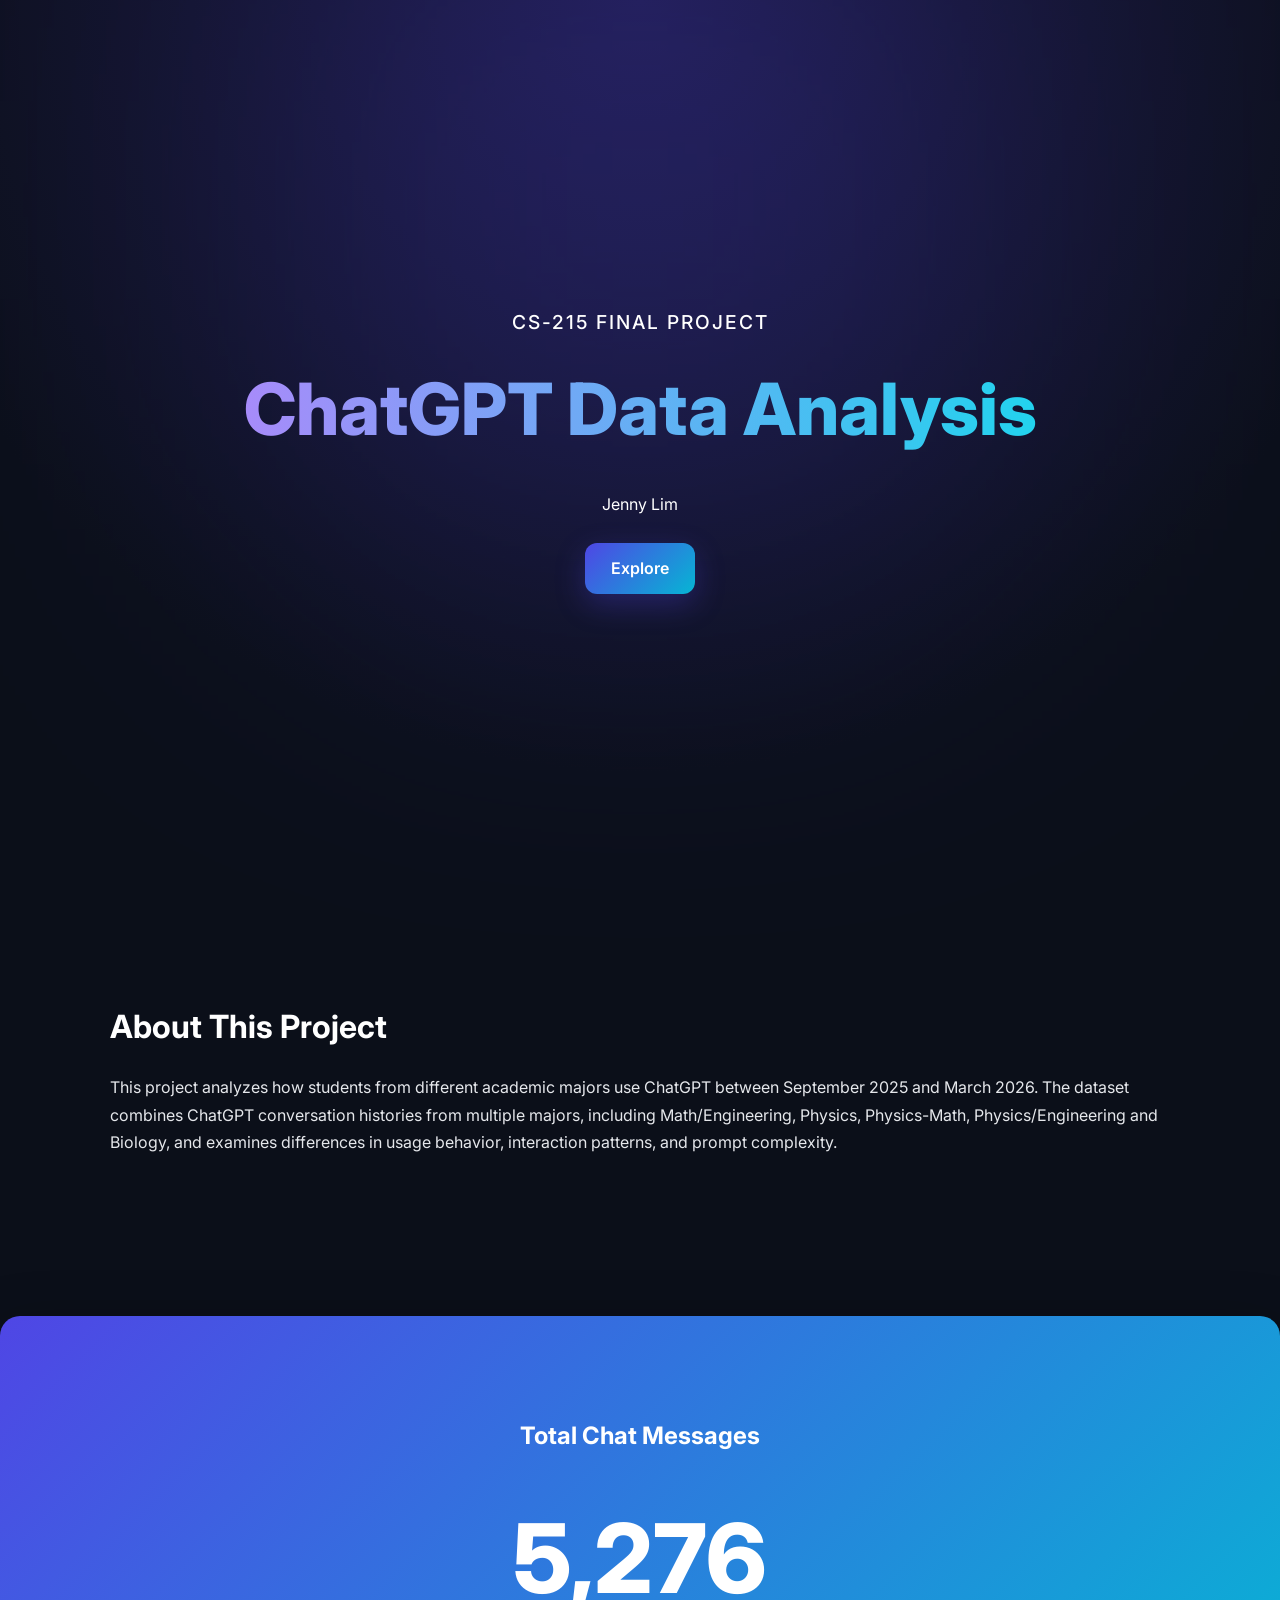
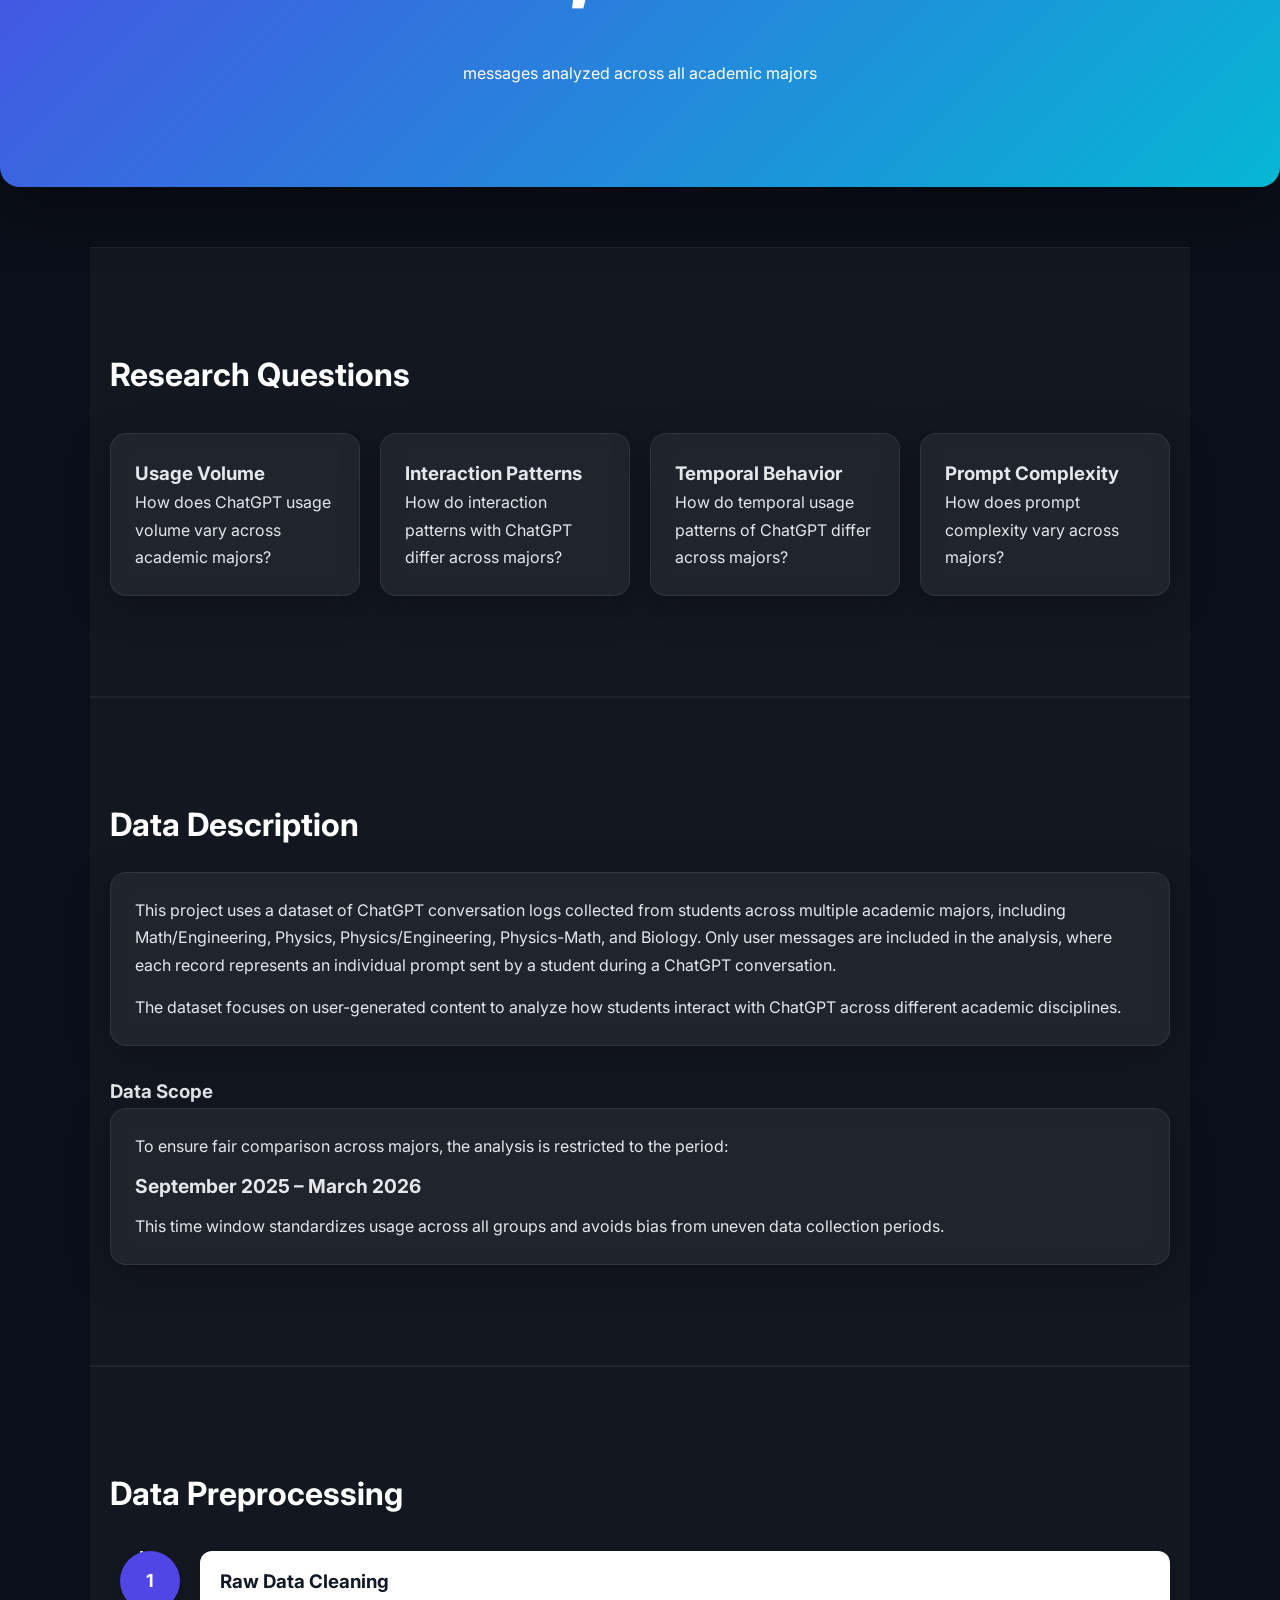
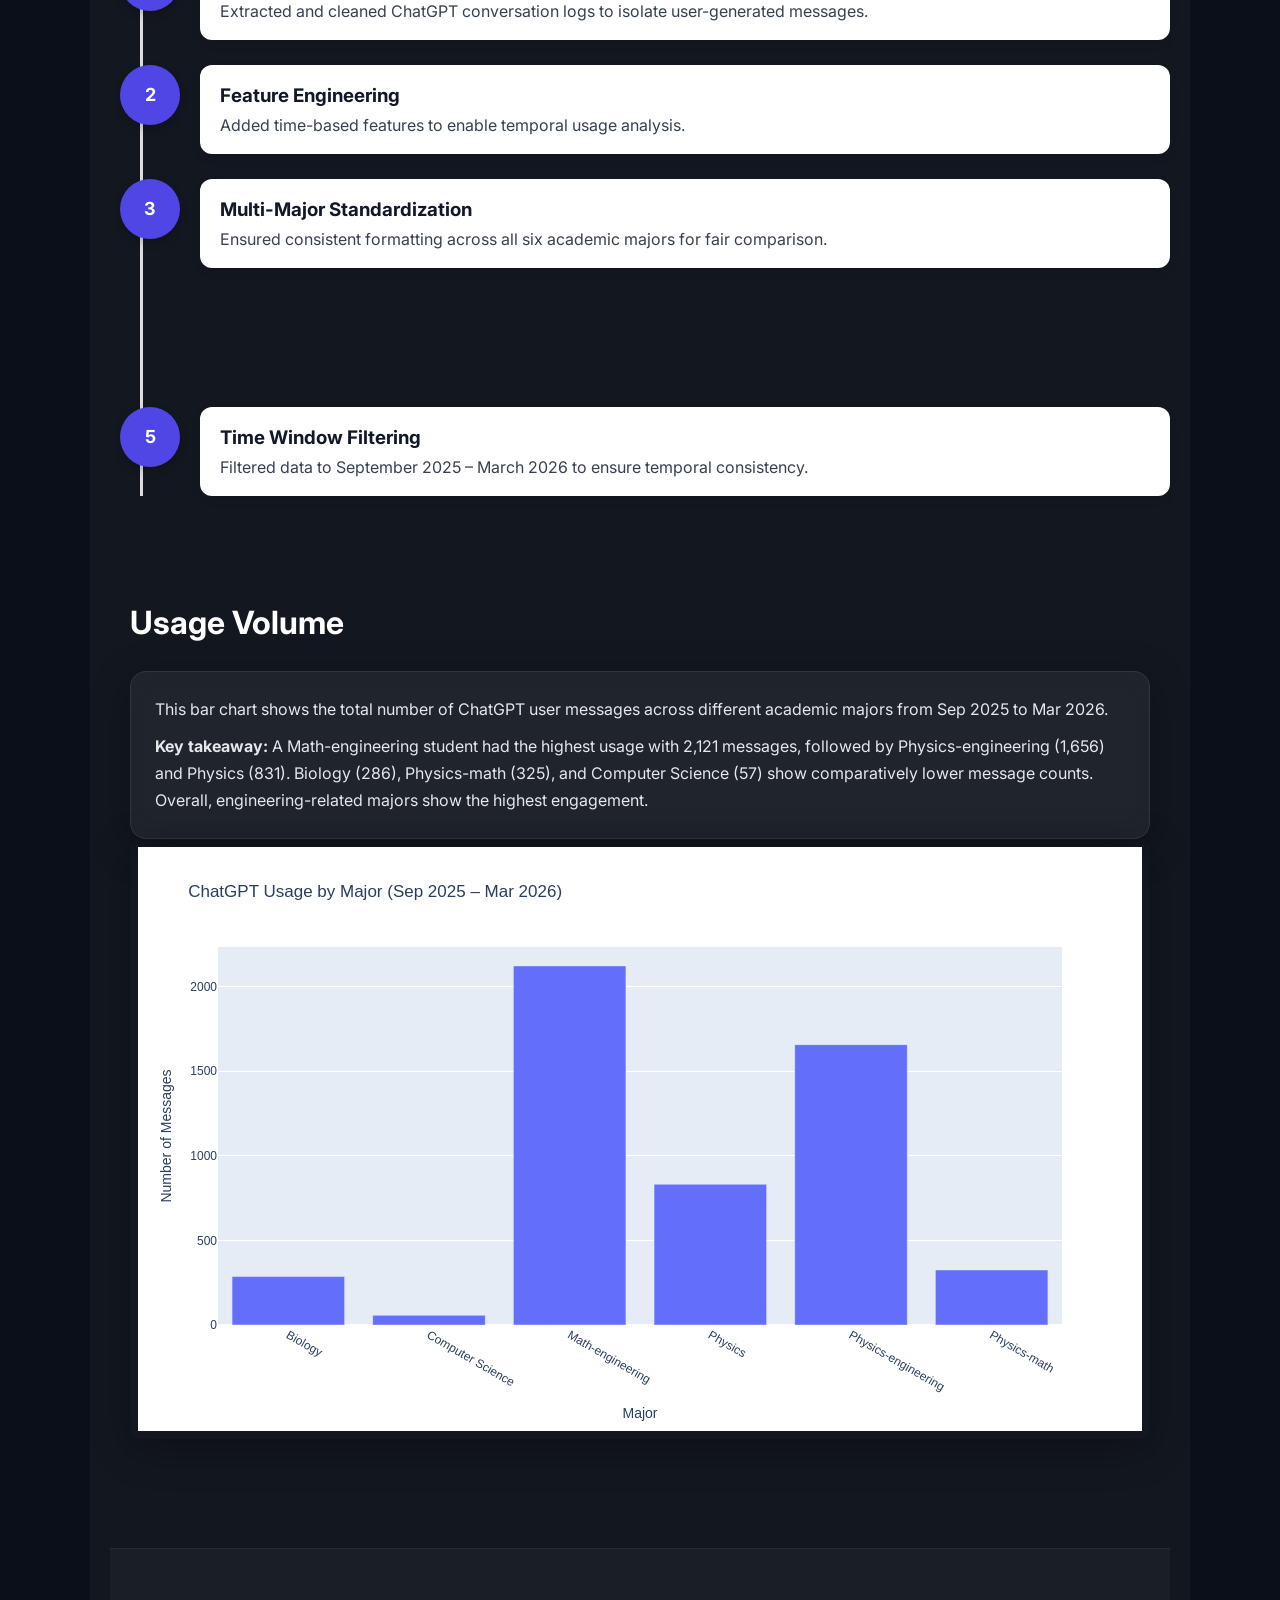
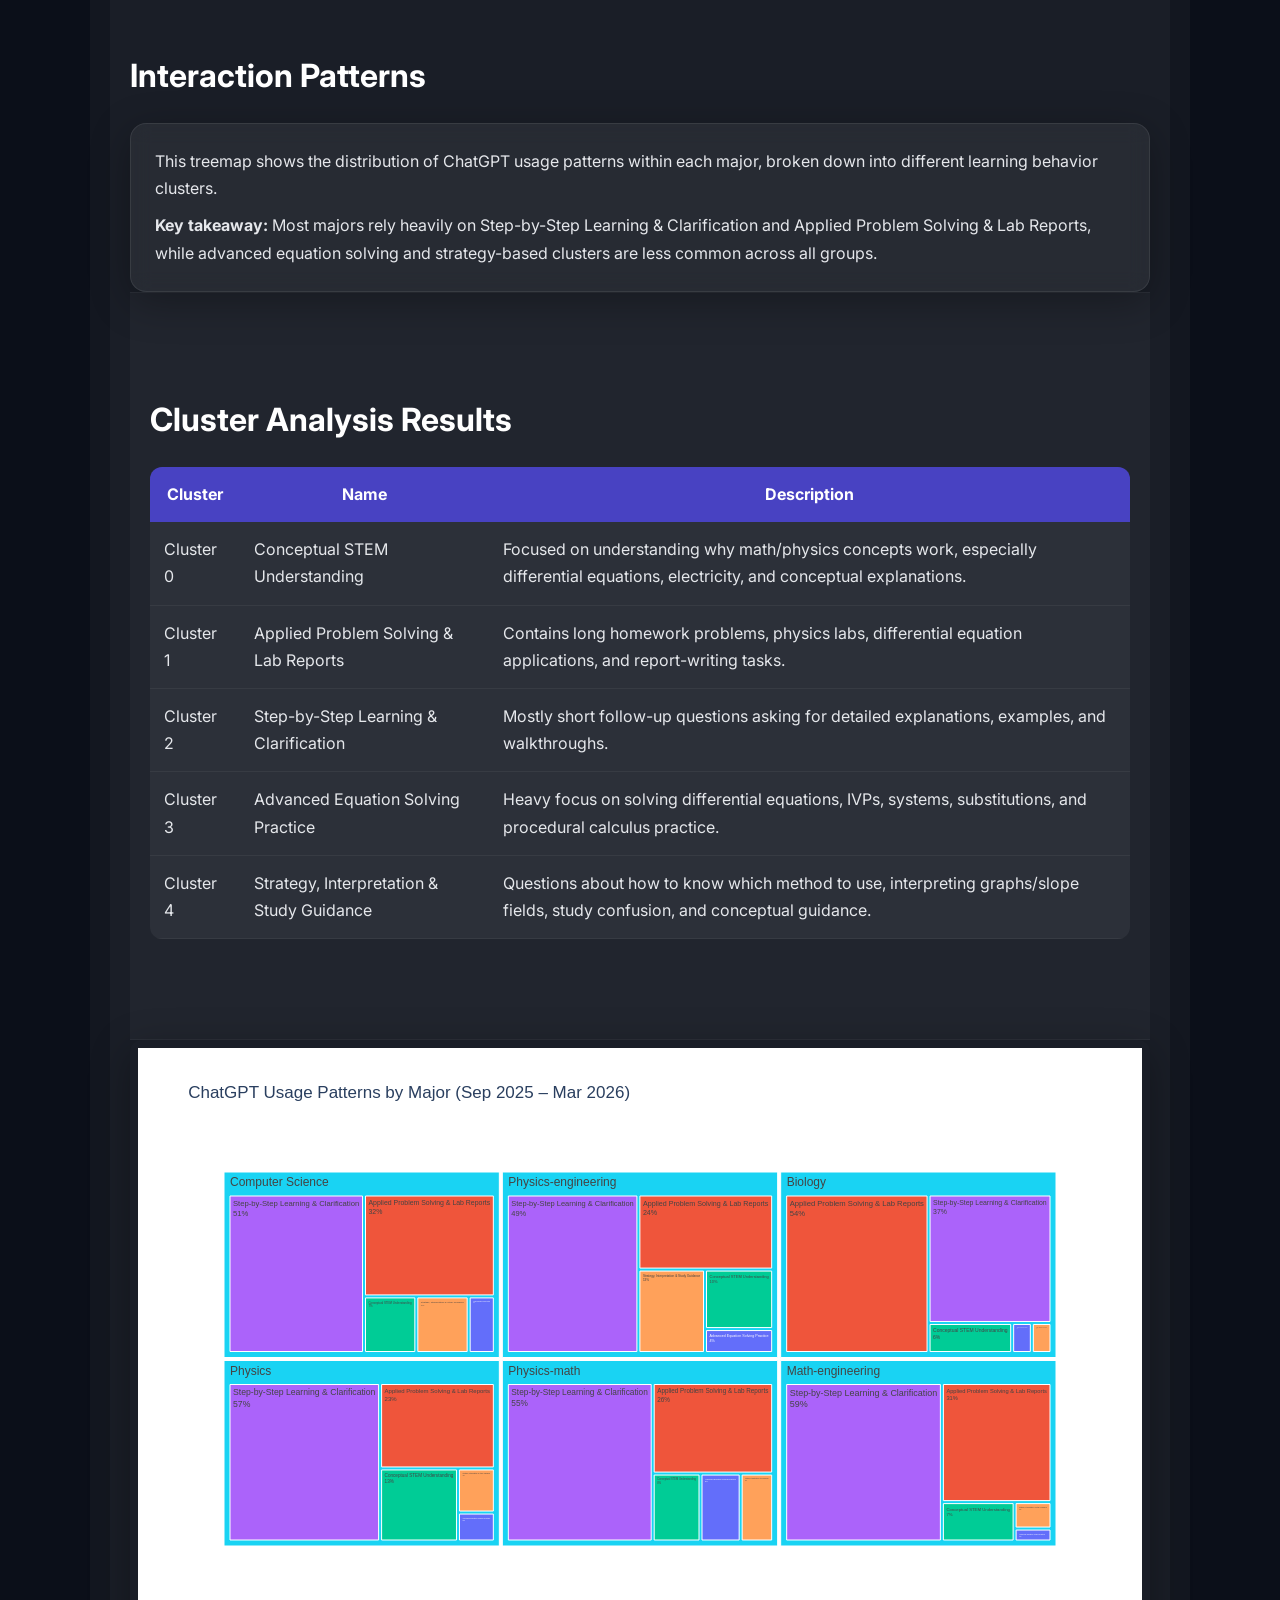
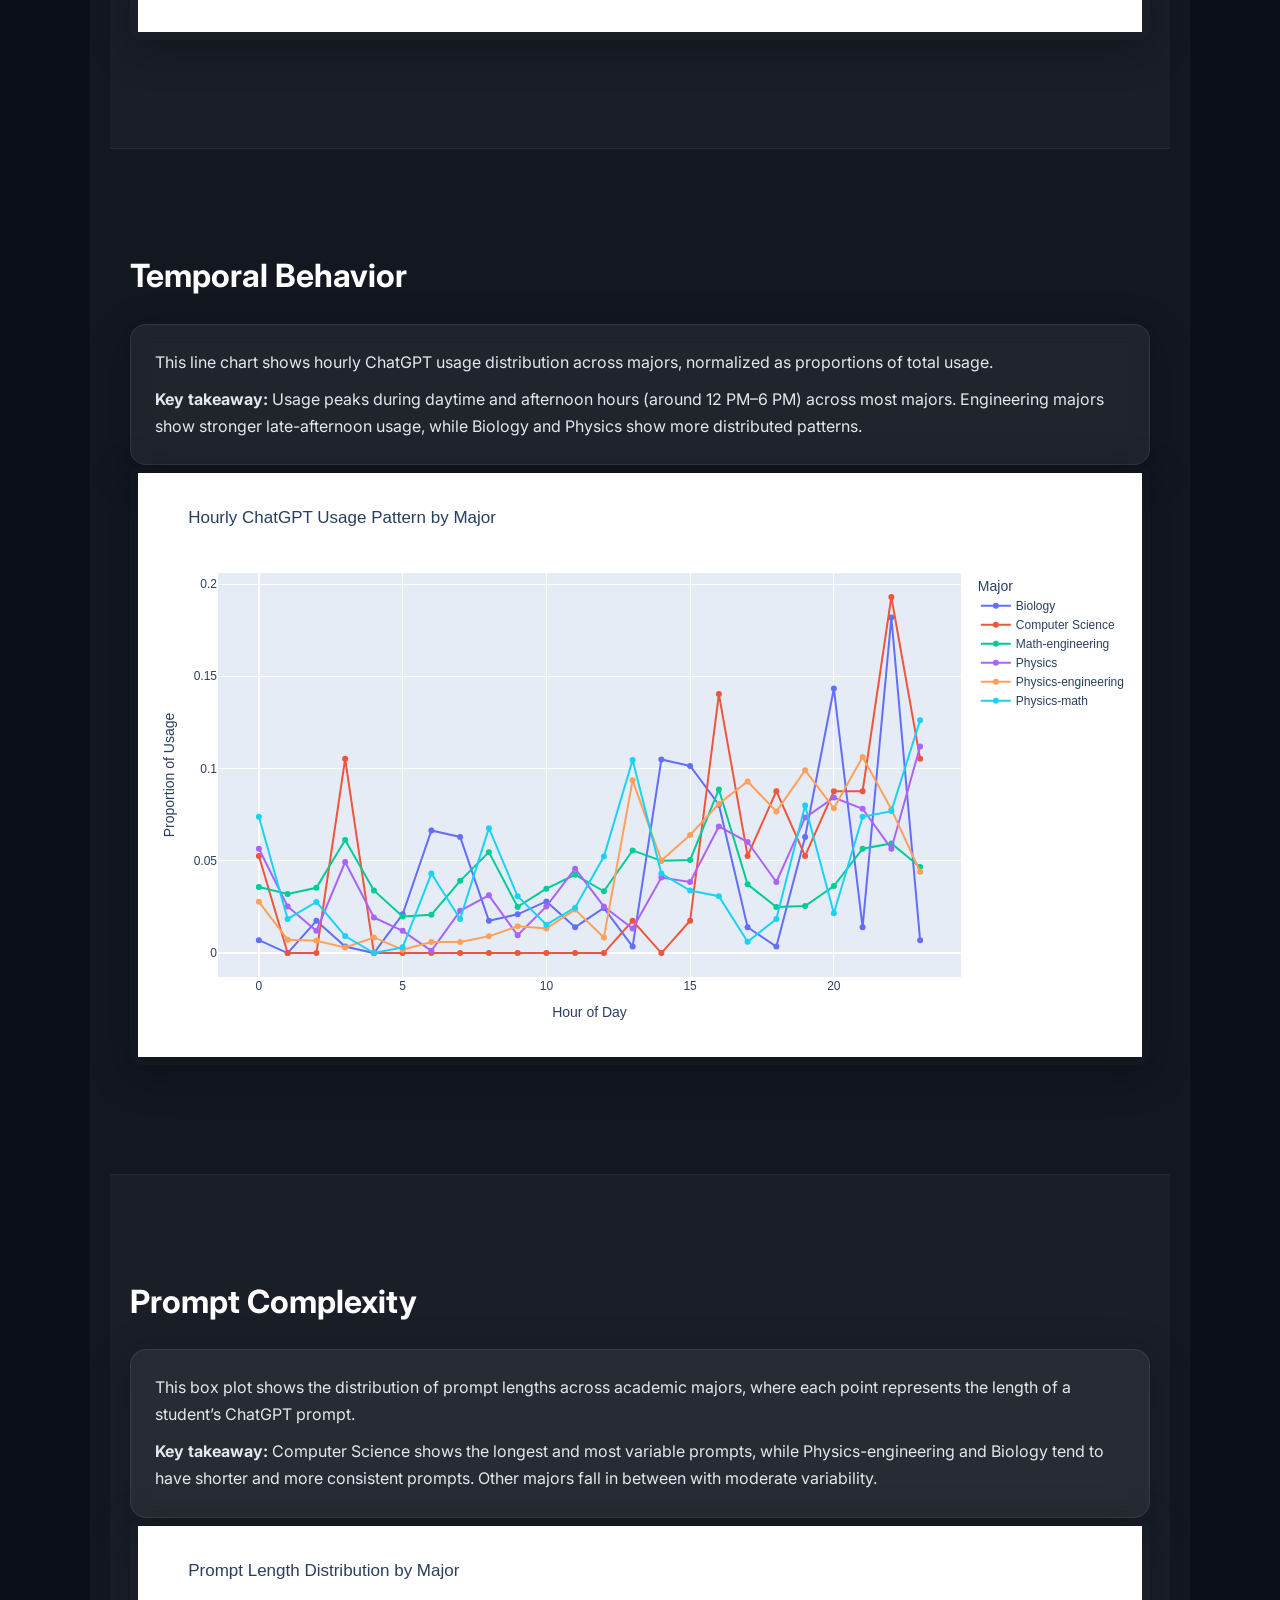
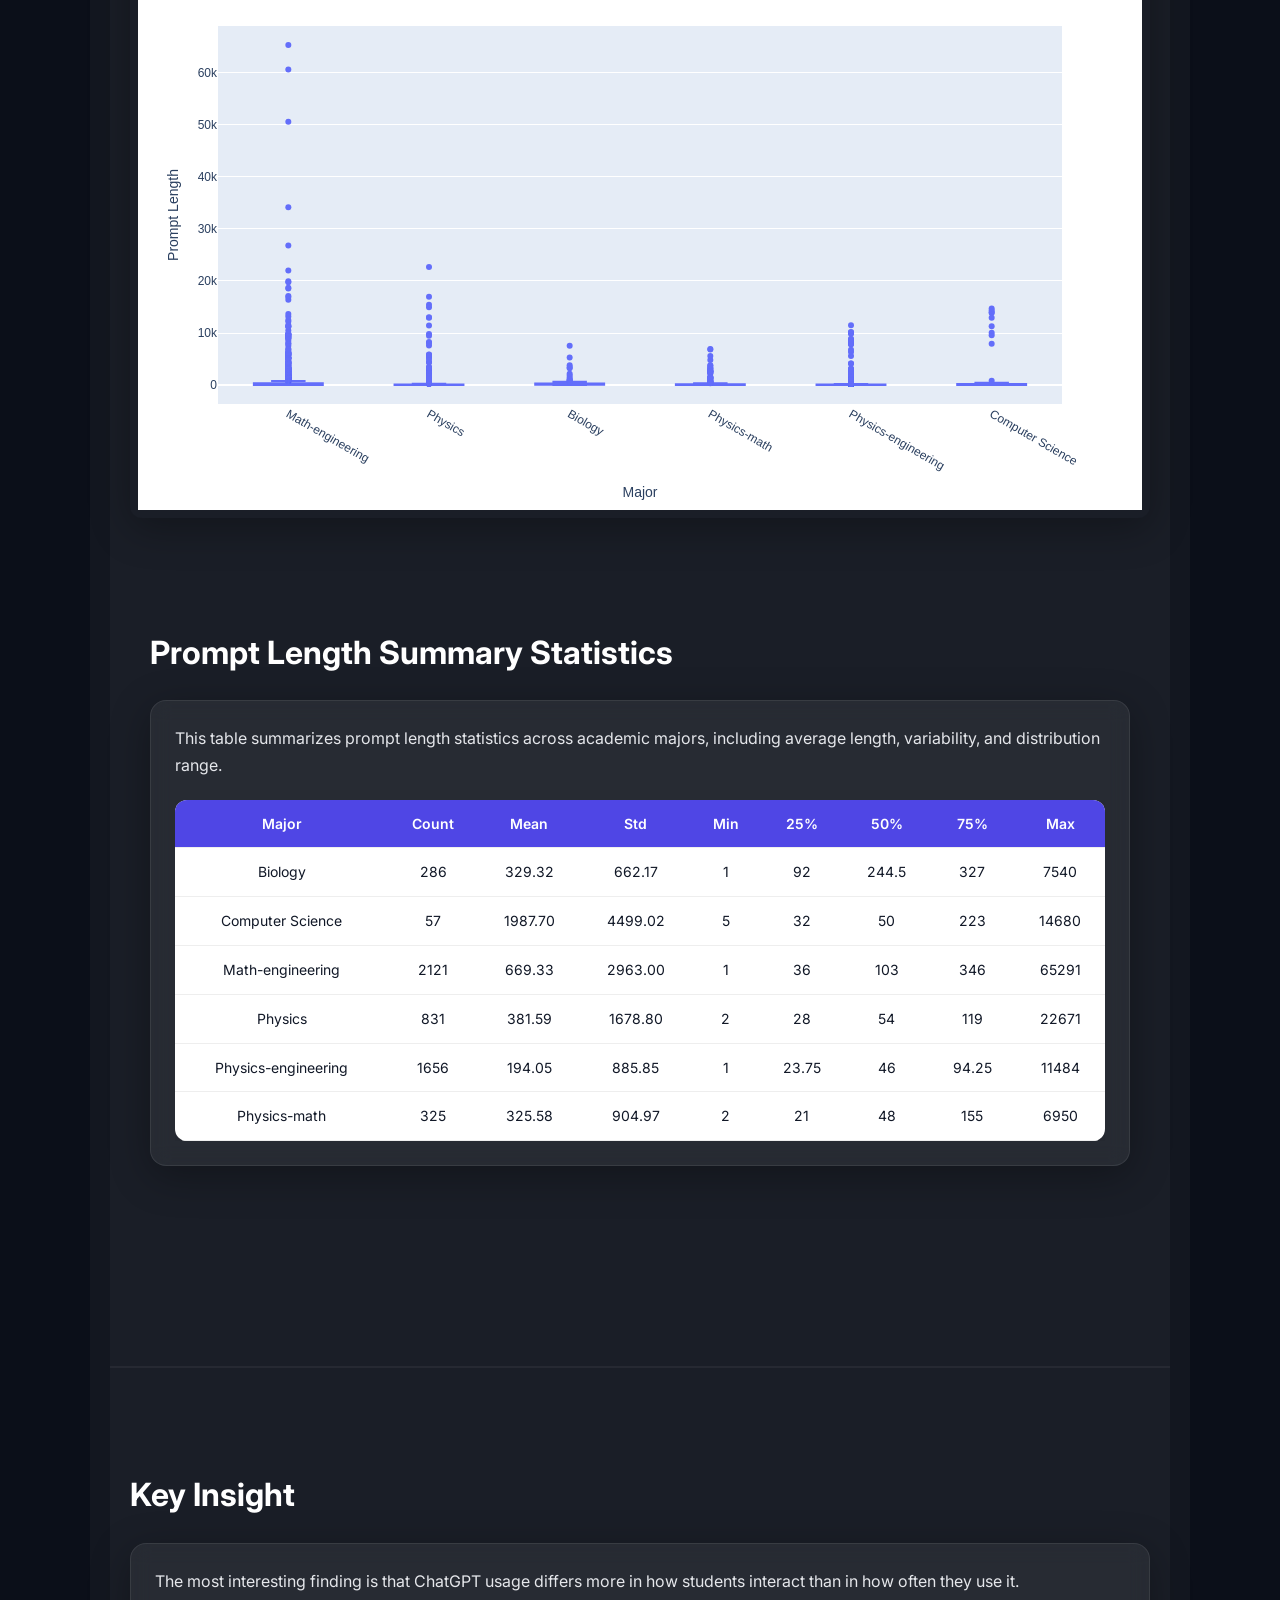
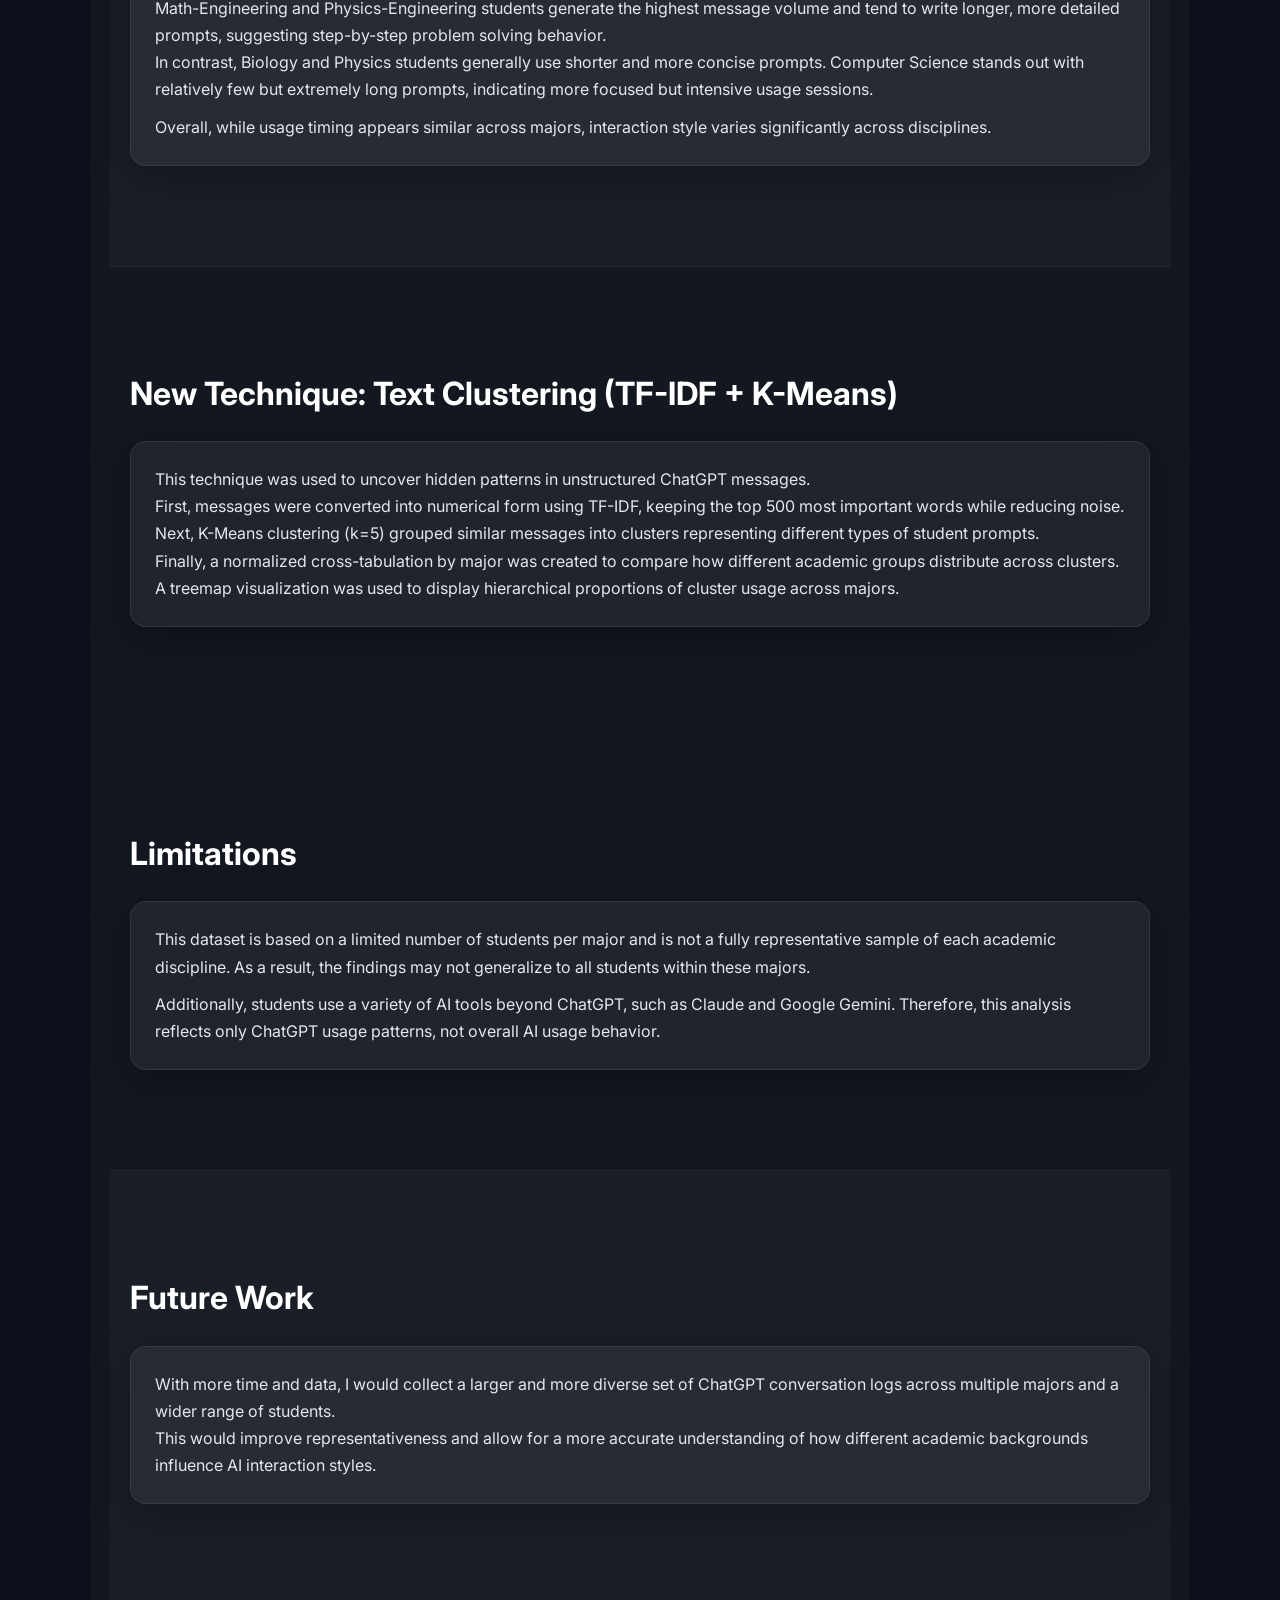
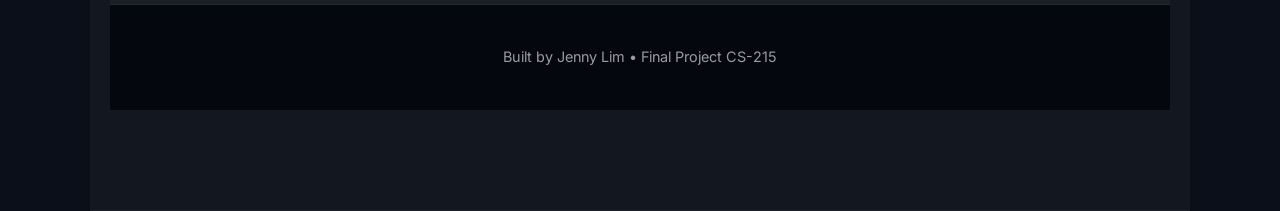
==== commit 790d97fe: "Add Data Preprocessing section to index.html Added a new section for Data Preprocessing in the HTML." ====
--- a/index.html
+++ b/index.html
@@ -109,6 +109,10 @@
   </section>
 
   <!-- DATA PREPROCESSING -->
+
+  <section class="section dark">
+    <h2 data-aos="fade-up">Data Preprocessing</h2>
+    
 <div class="pipeline">
 
   <div class="step-card reveal" data-step="1" data-aos="fade-up">
--- a/style.css
+++ b/style.css
@@ -294,3 +294,20 @@
   transform: scale(1.02);
   transition: 0.3s ease;
 }
+
+.step-card {
+  color: #111827;
+}
+
+.step-content h3 {
+  color: #111827;
+  font-weight: 700;
+}
+
+.step-content p {
+  color: #374151;
+}
+
+.stats-table td {
+  color: #111827;
+}
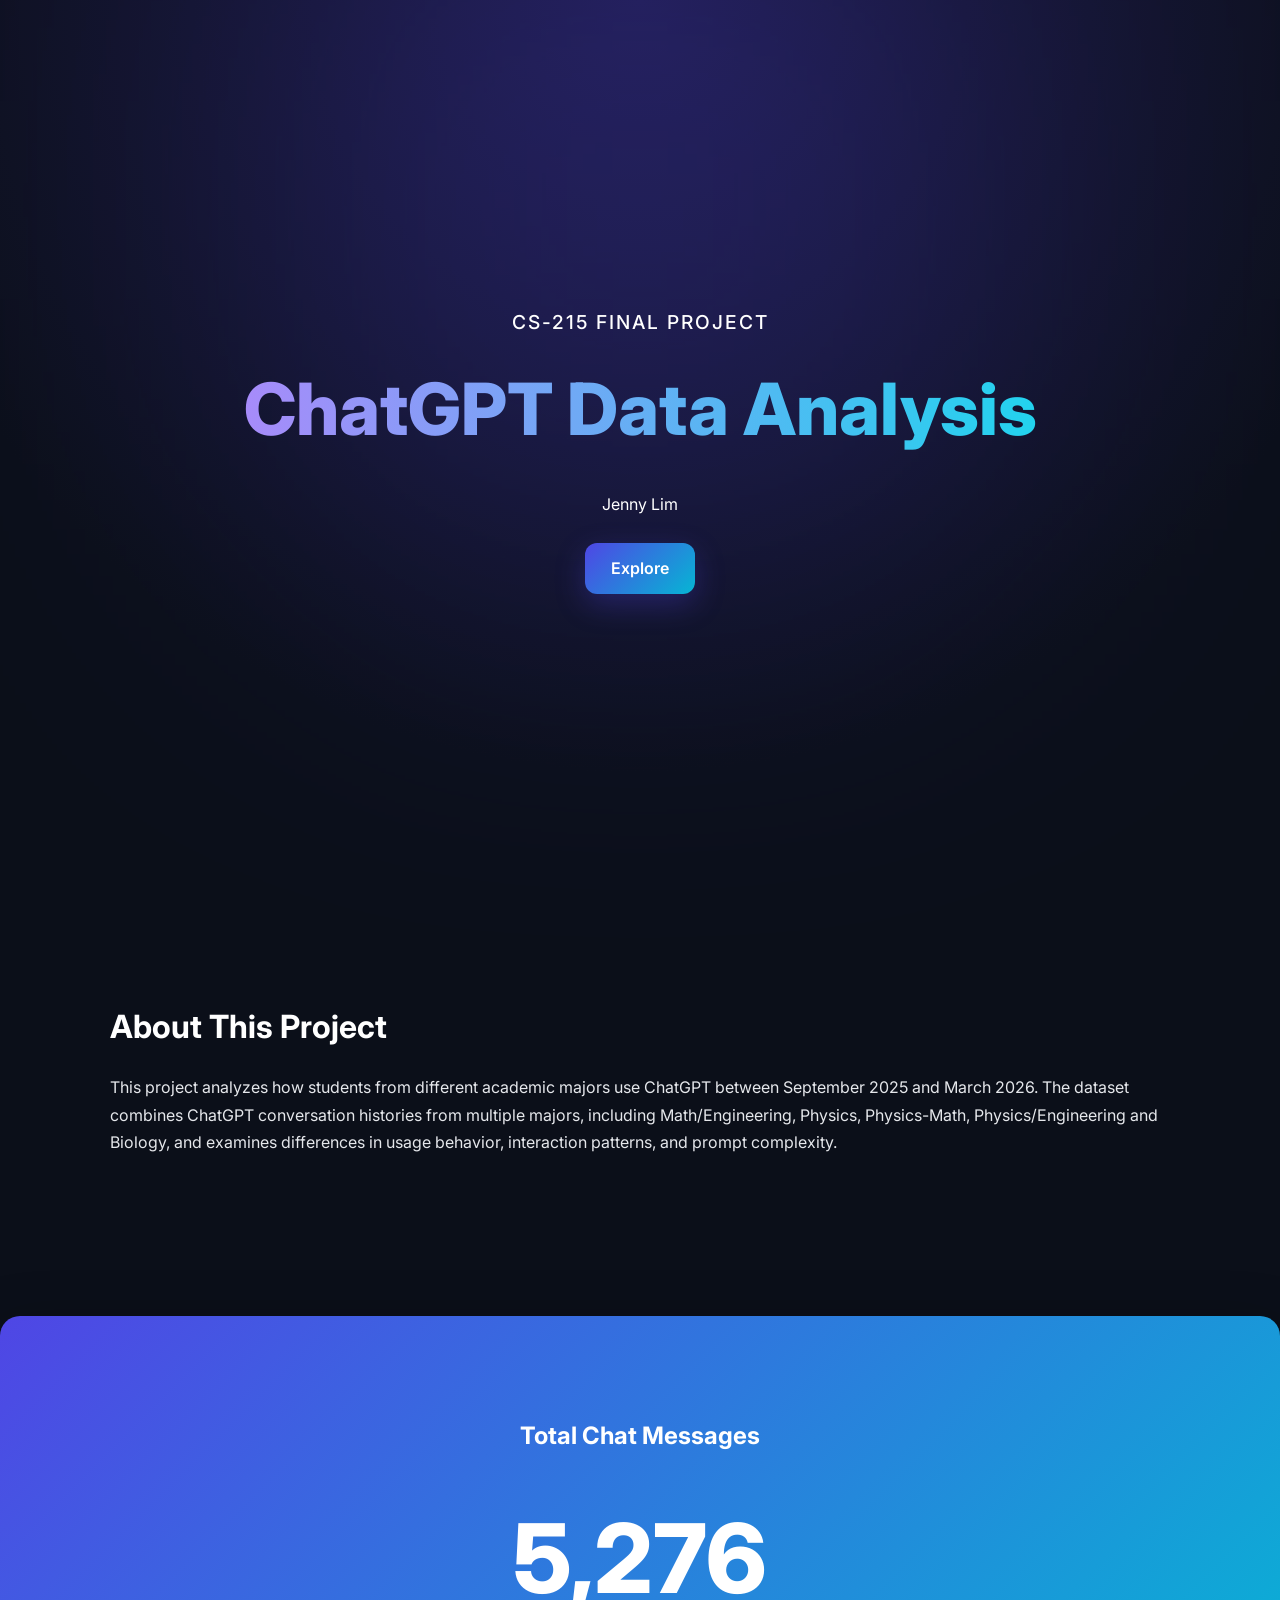
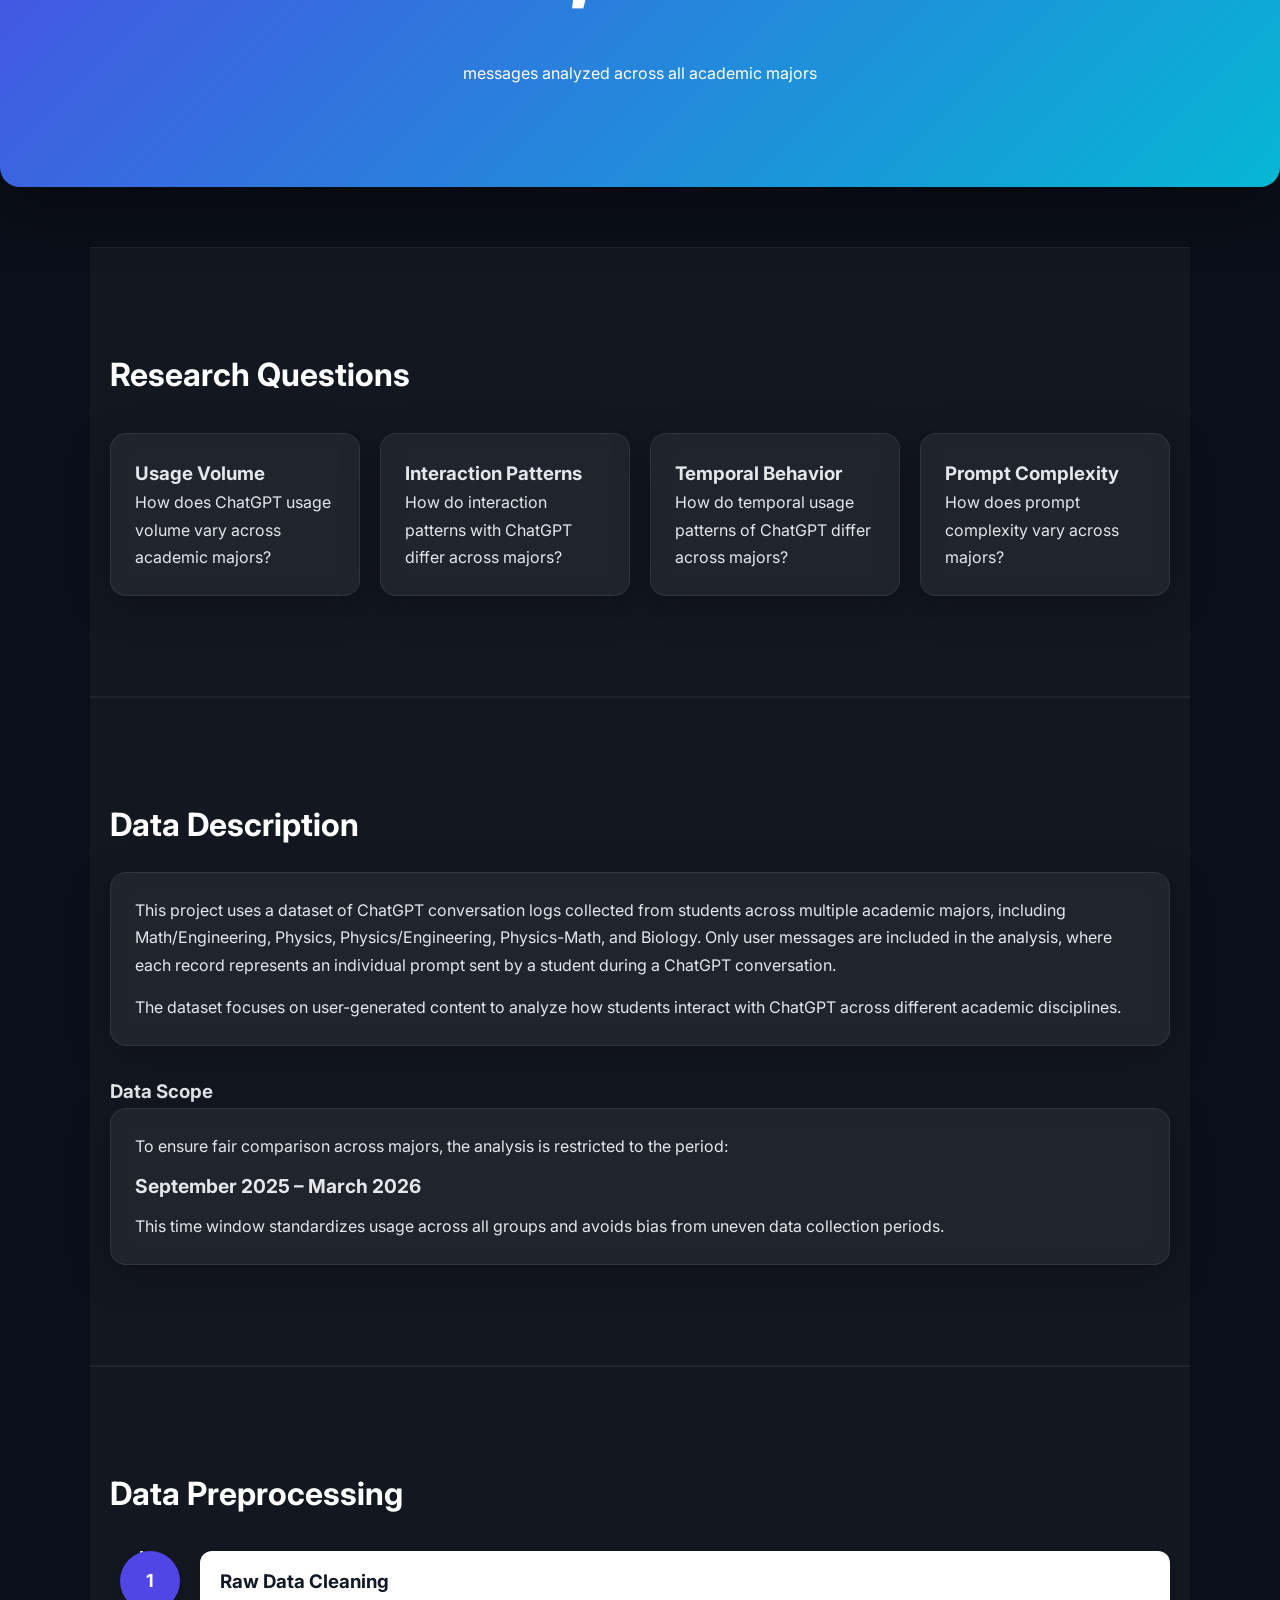
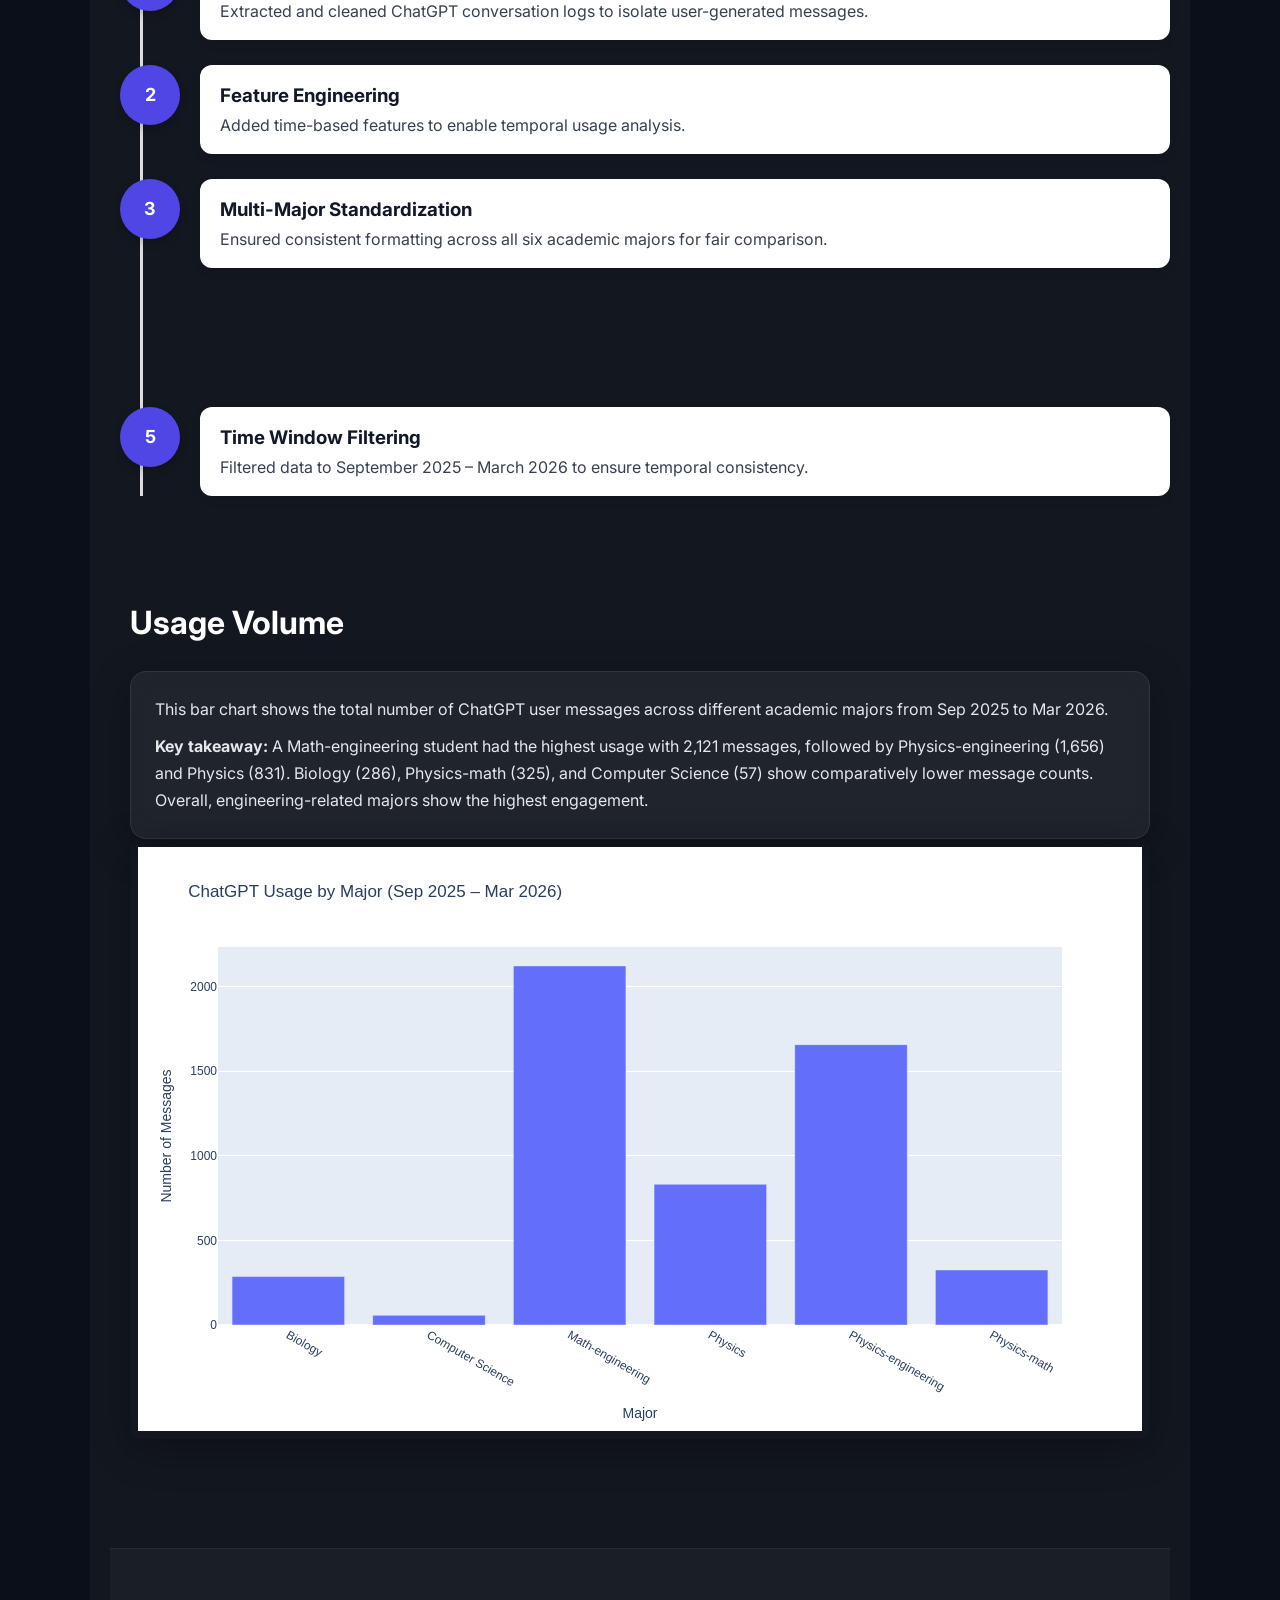
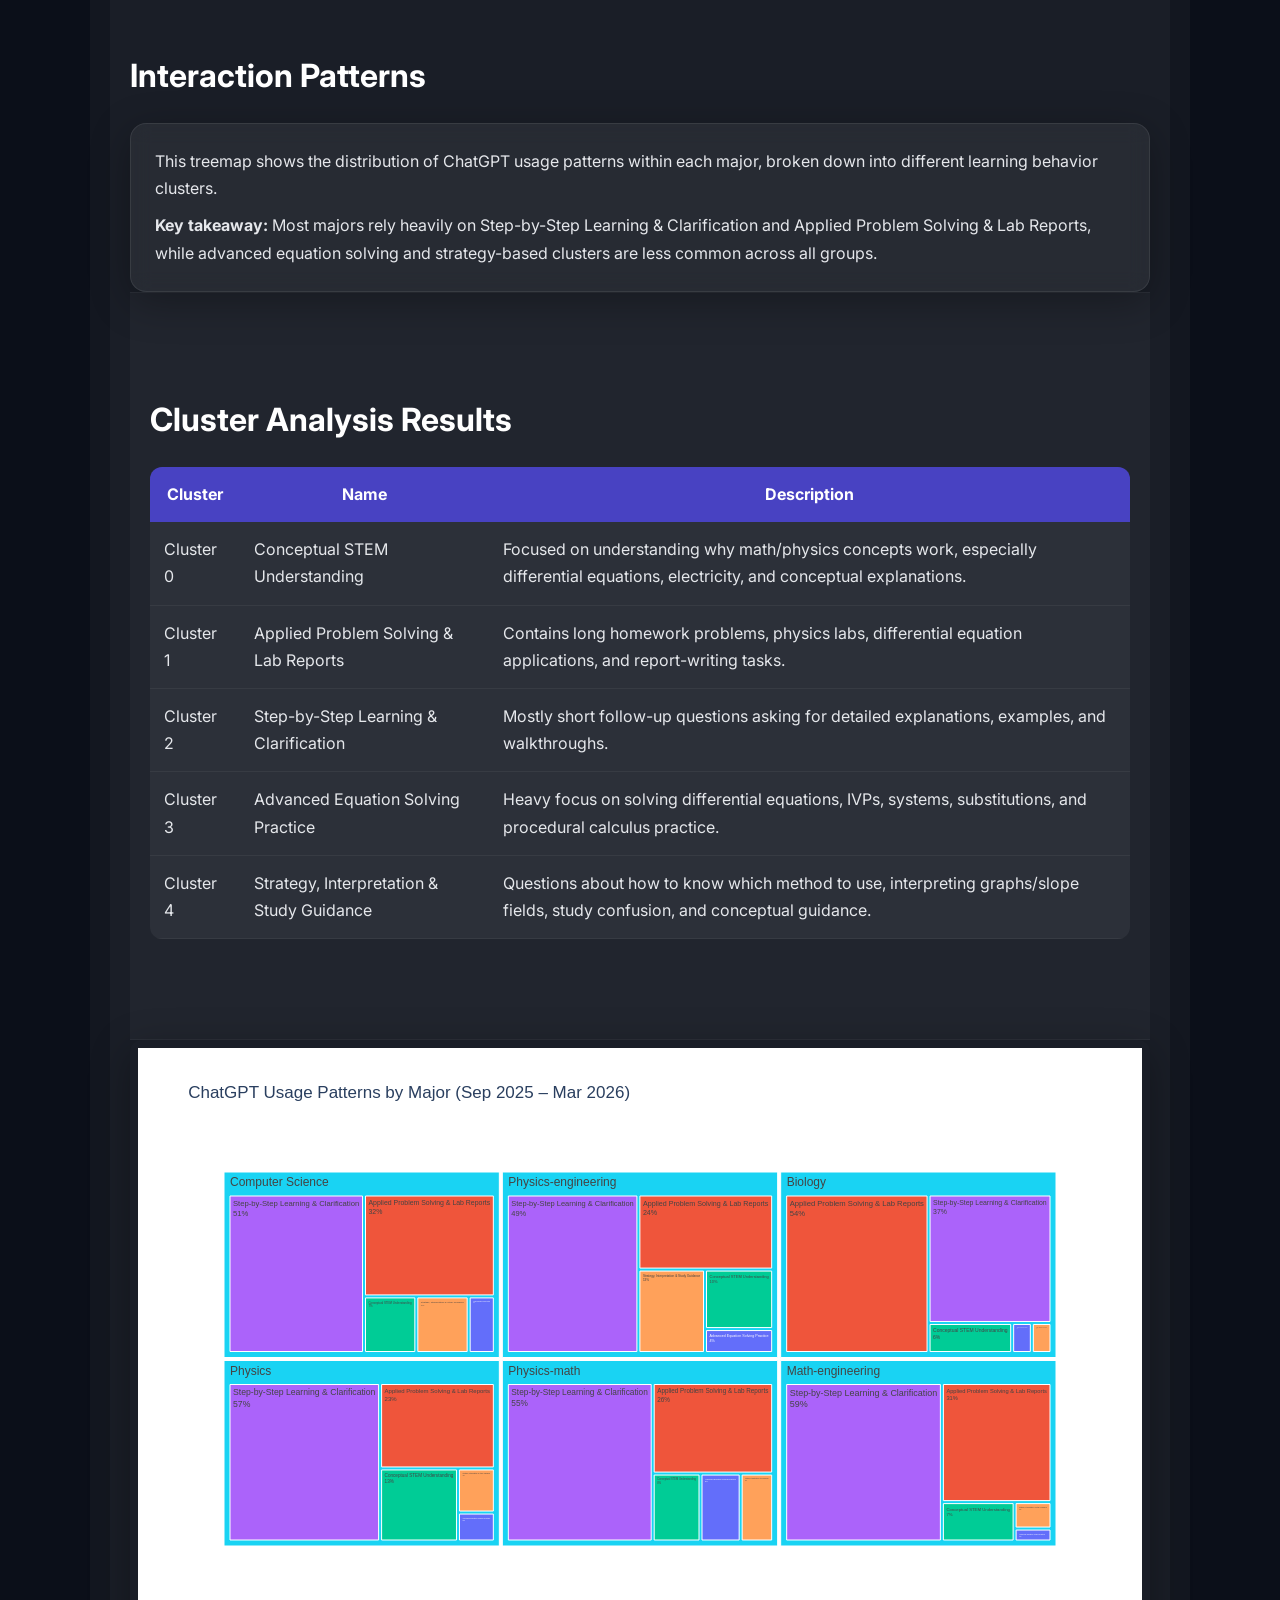
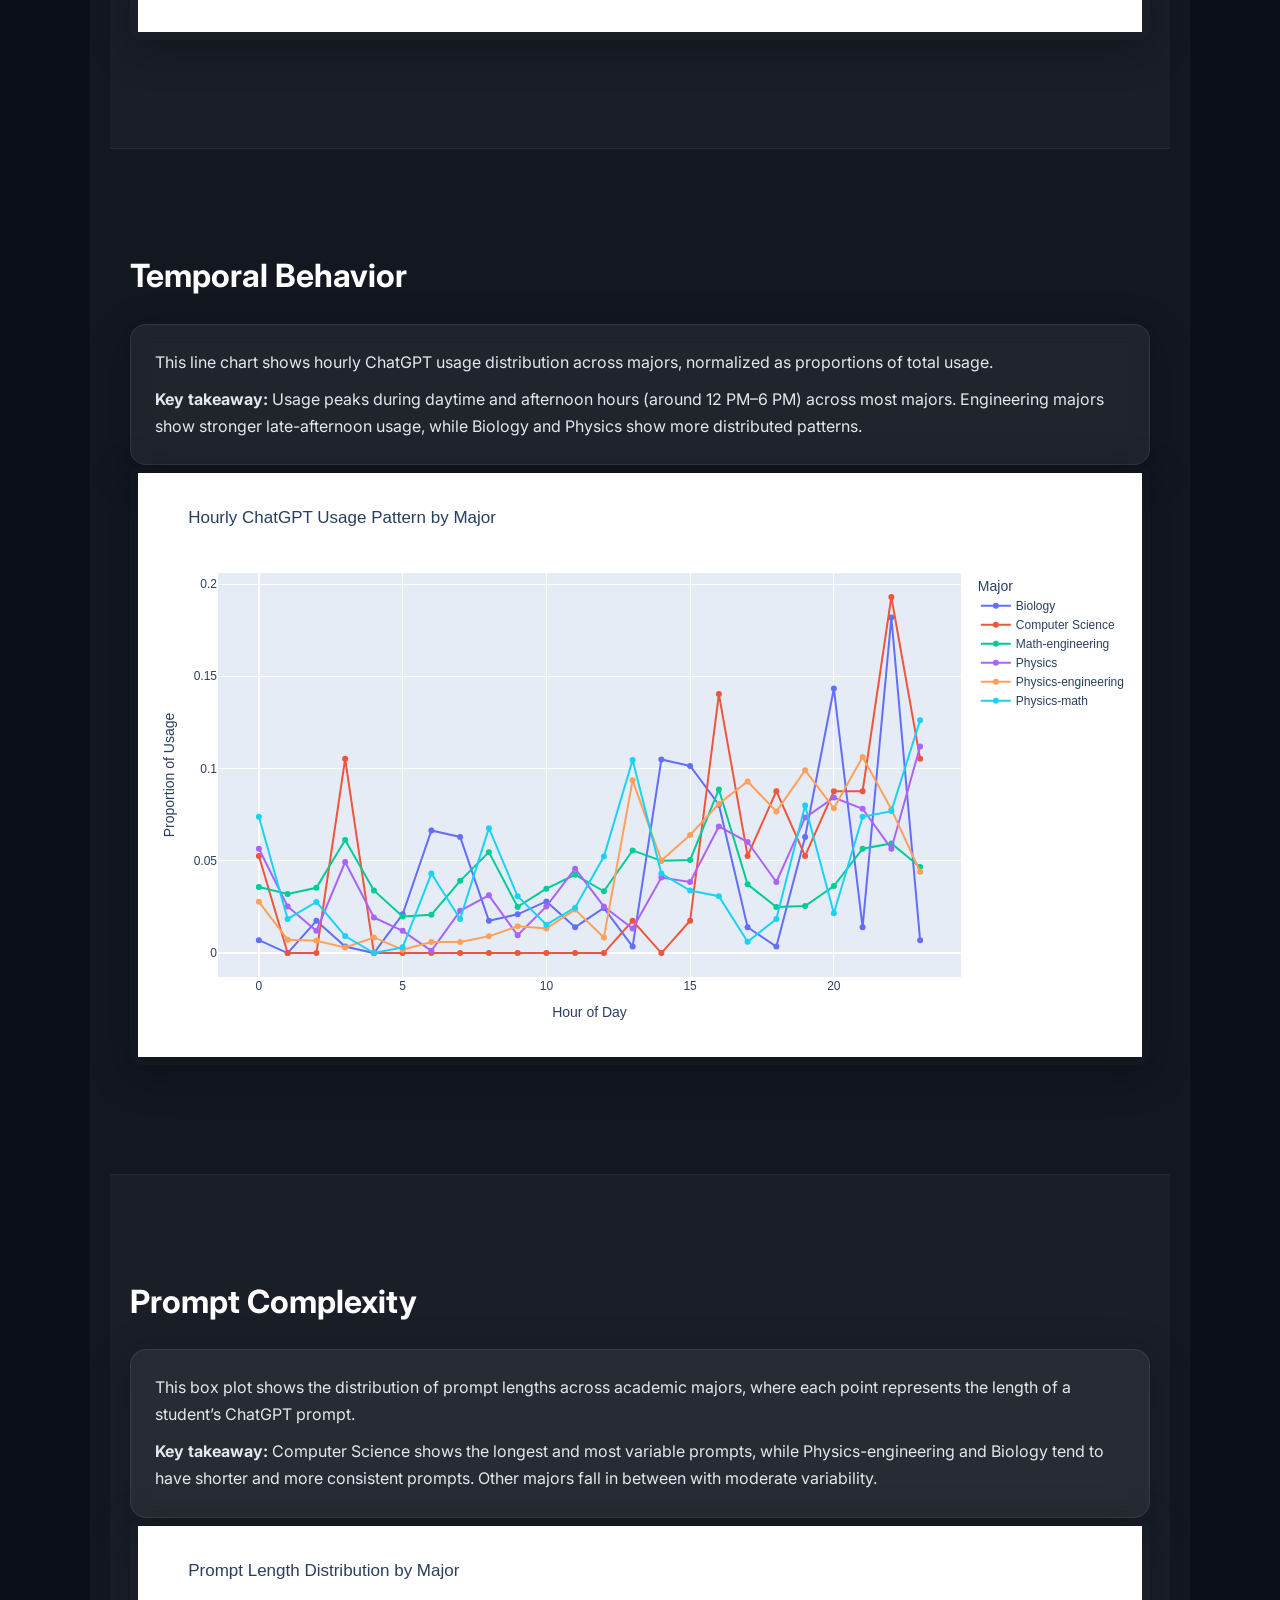
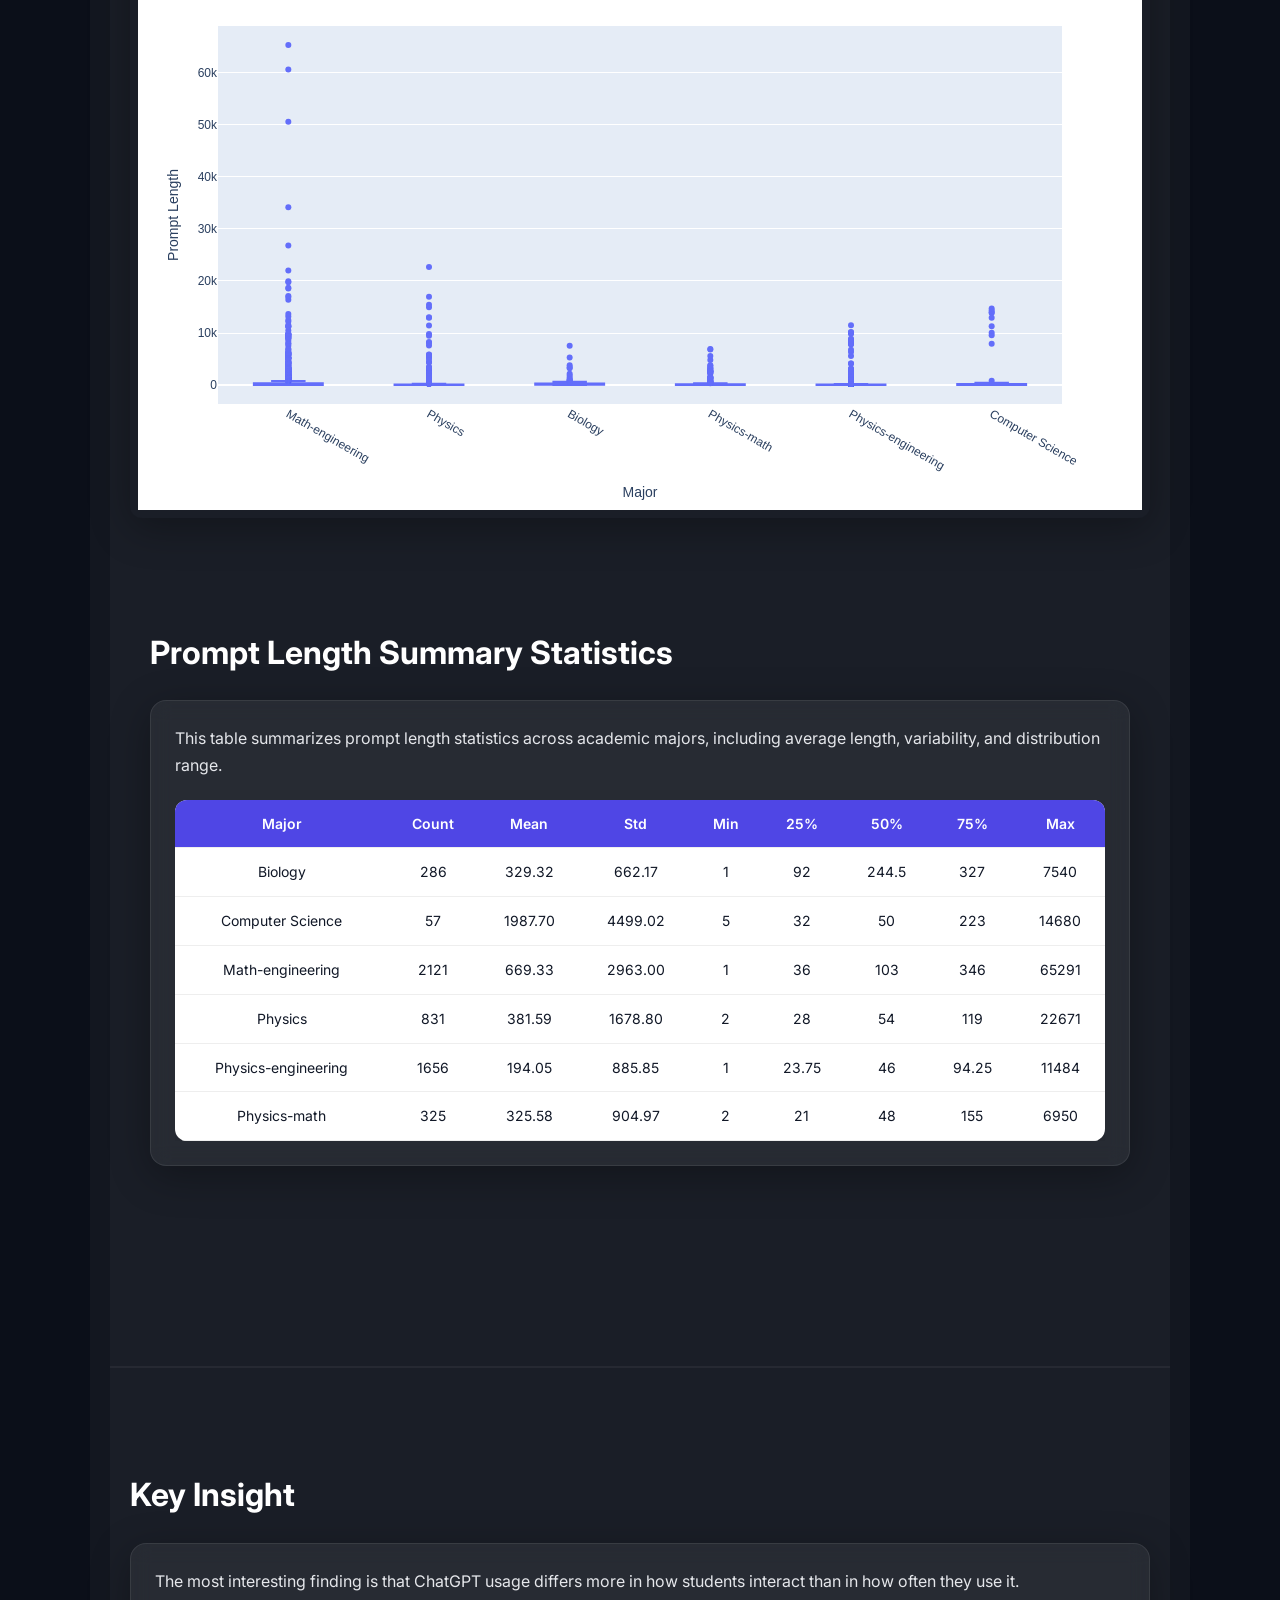
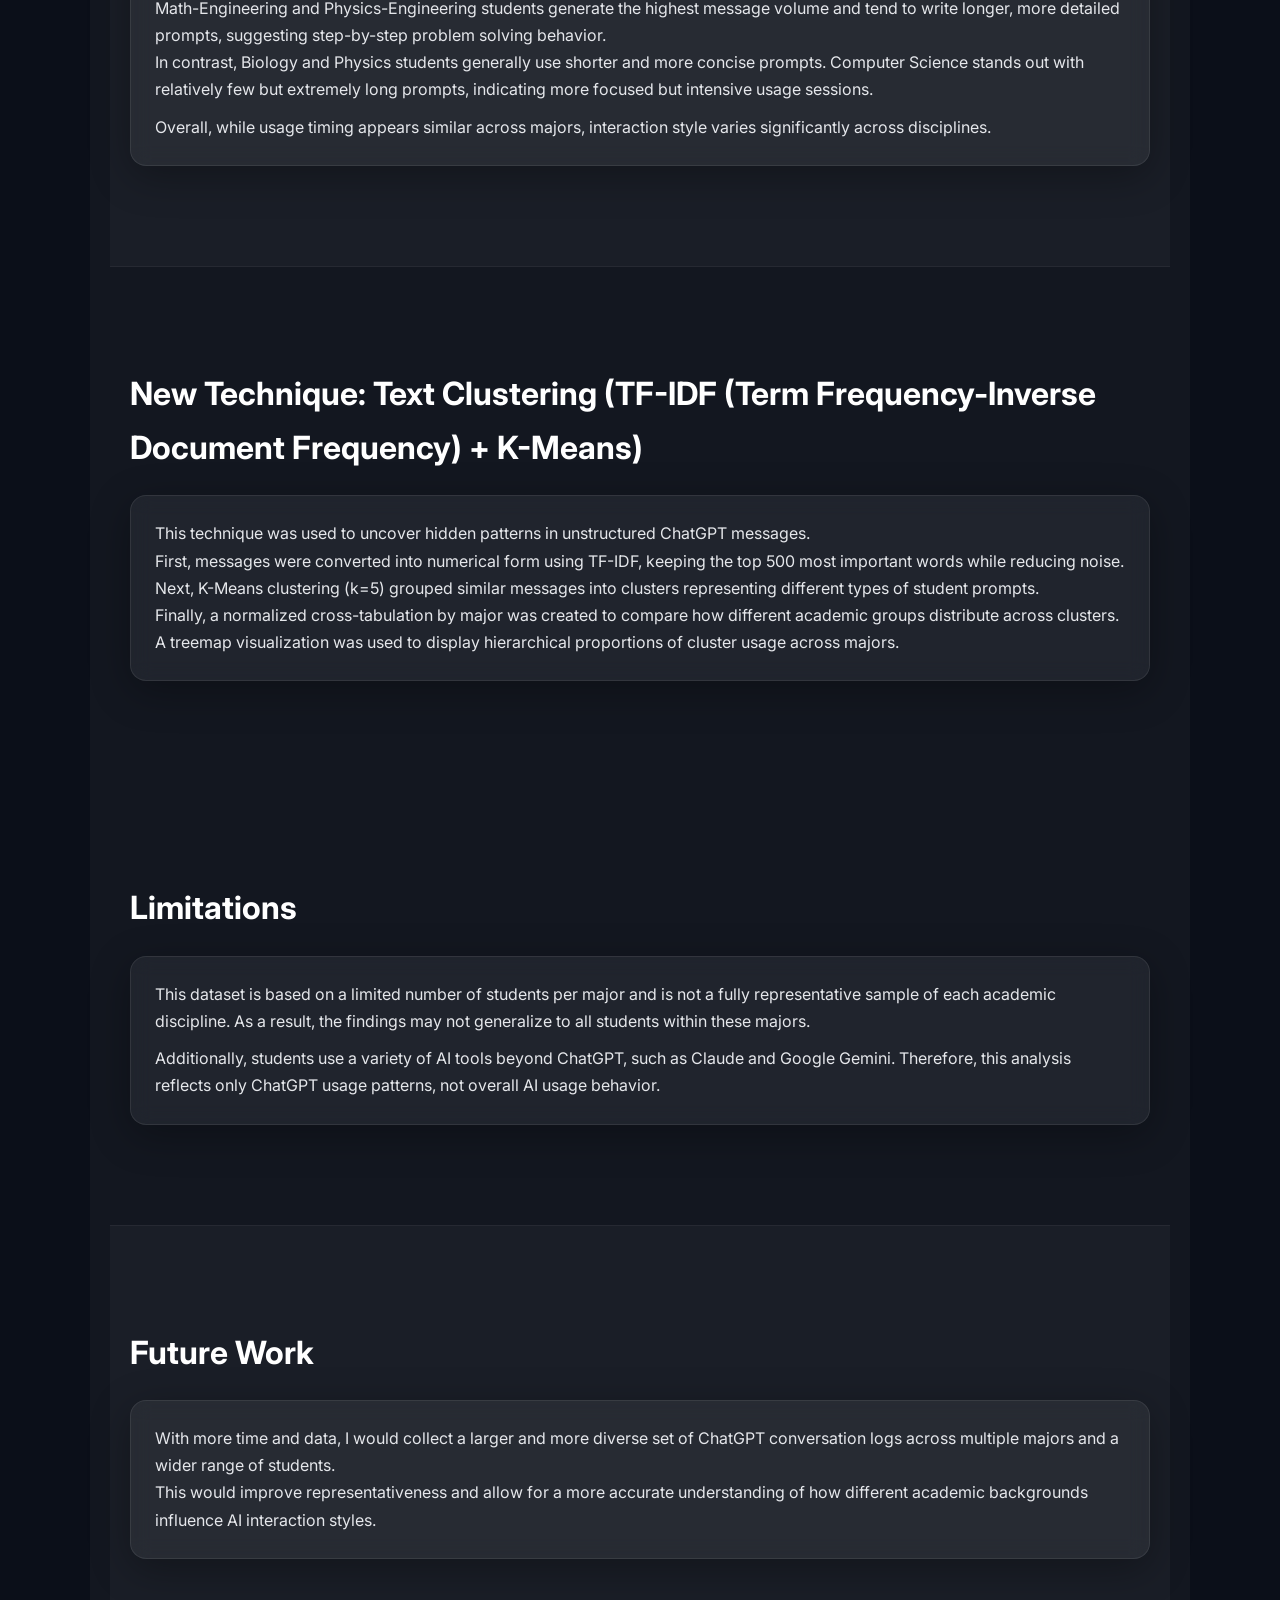
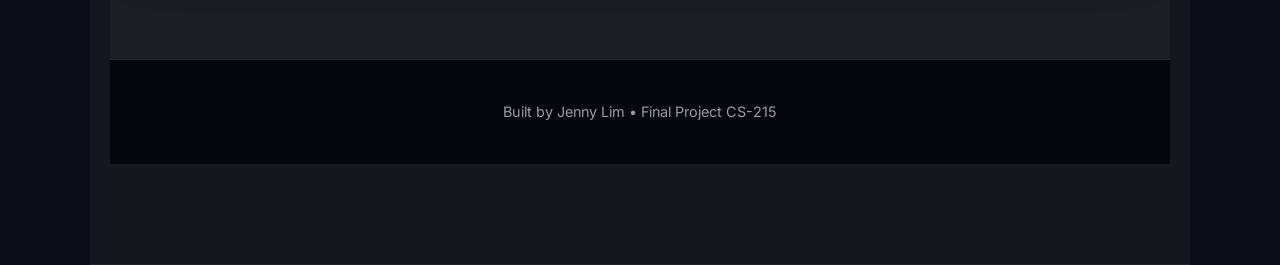
==== commit 04a0801e: "Update index.html" ====
--- a/index.html
+++ b/index.html
@@ -419,7 +419,7 @@
  <!-- New techinique -->
   
     <section class="section">
-    <h2 data-aos="fade-up">New Technique: Text Clustering (TF-IDF + K-Means)</h2>
+    <h2 data-aos="fade-up">New Technique: Text Clustering (TF-IDF (Term Frequency-Inverse Document Frequency) + K-Means)</h2>
   
     <div class="card" data-aos="fade-up" data-aos-delay="100">
   
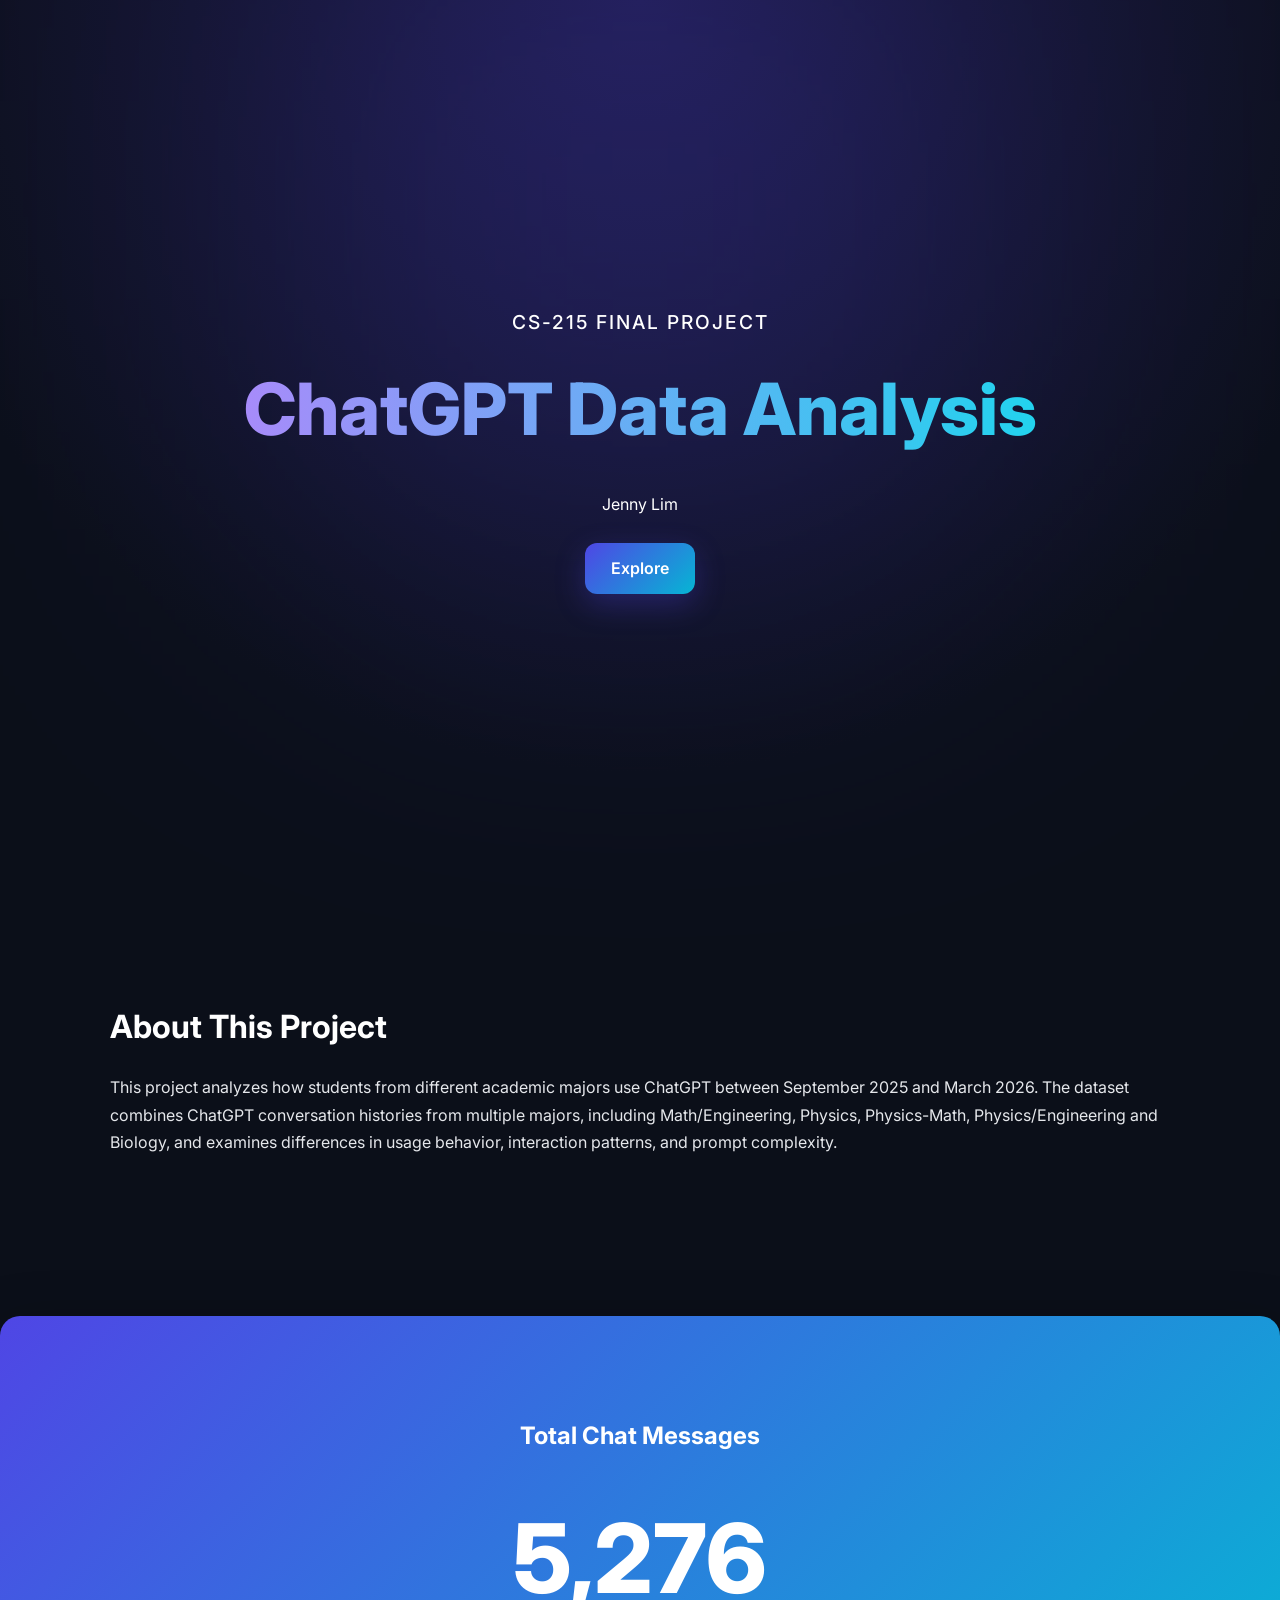
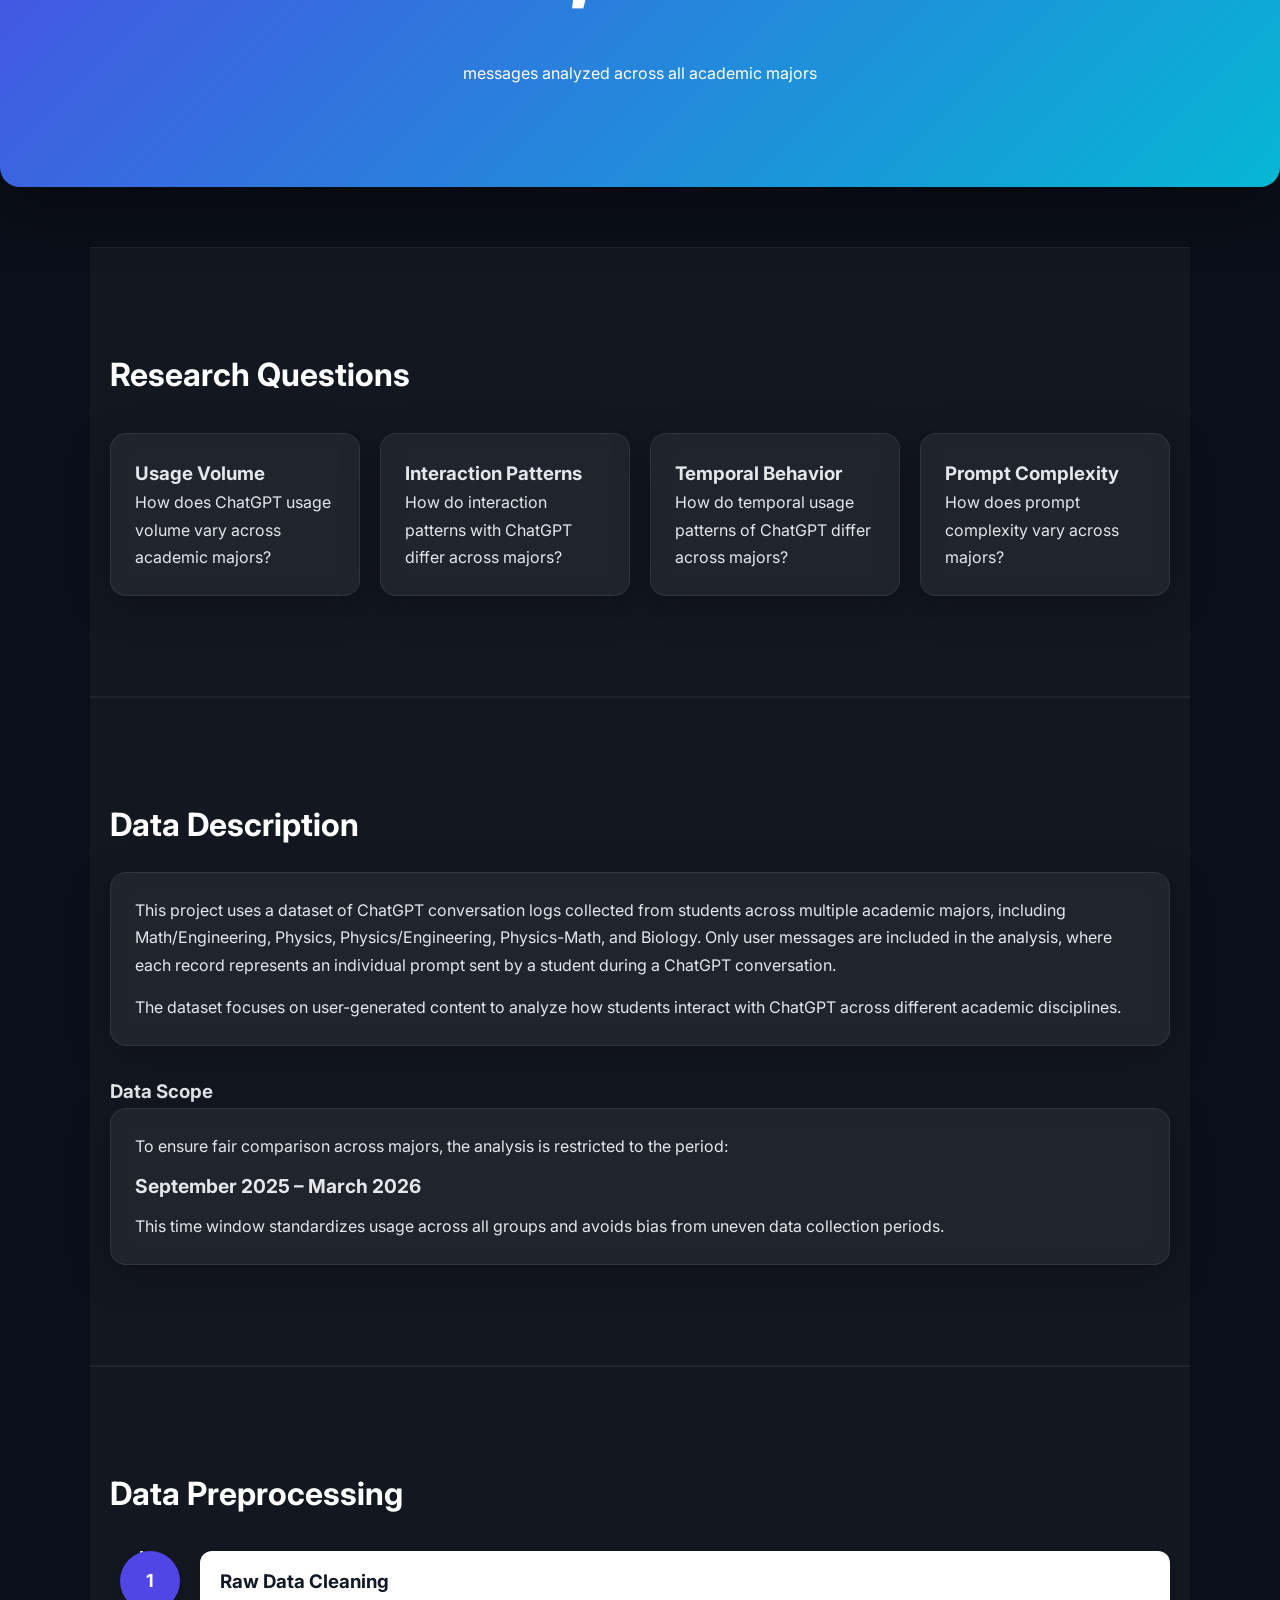
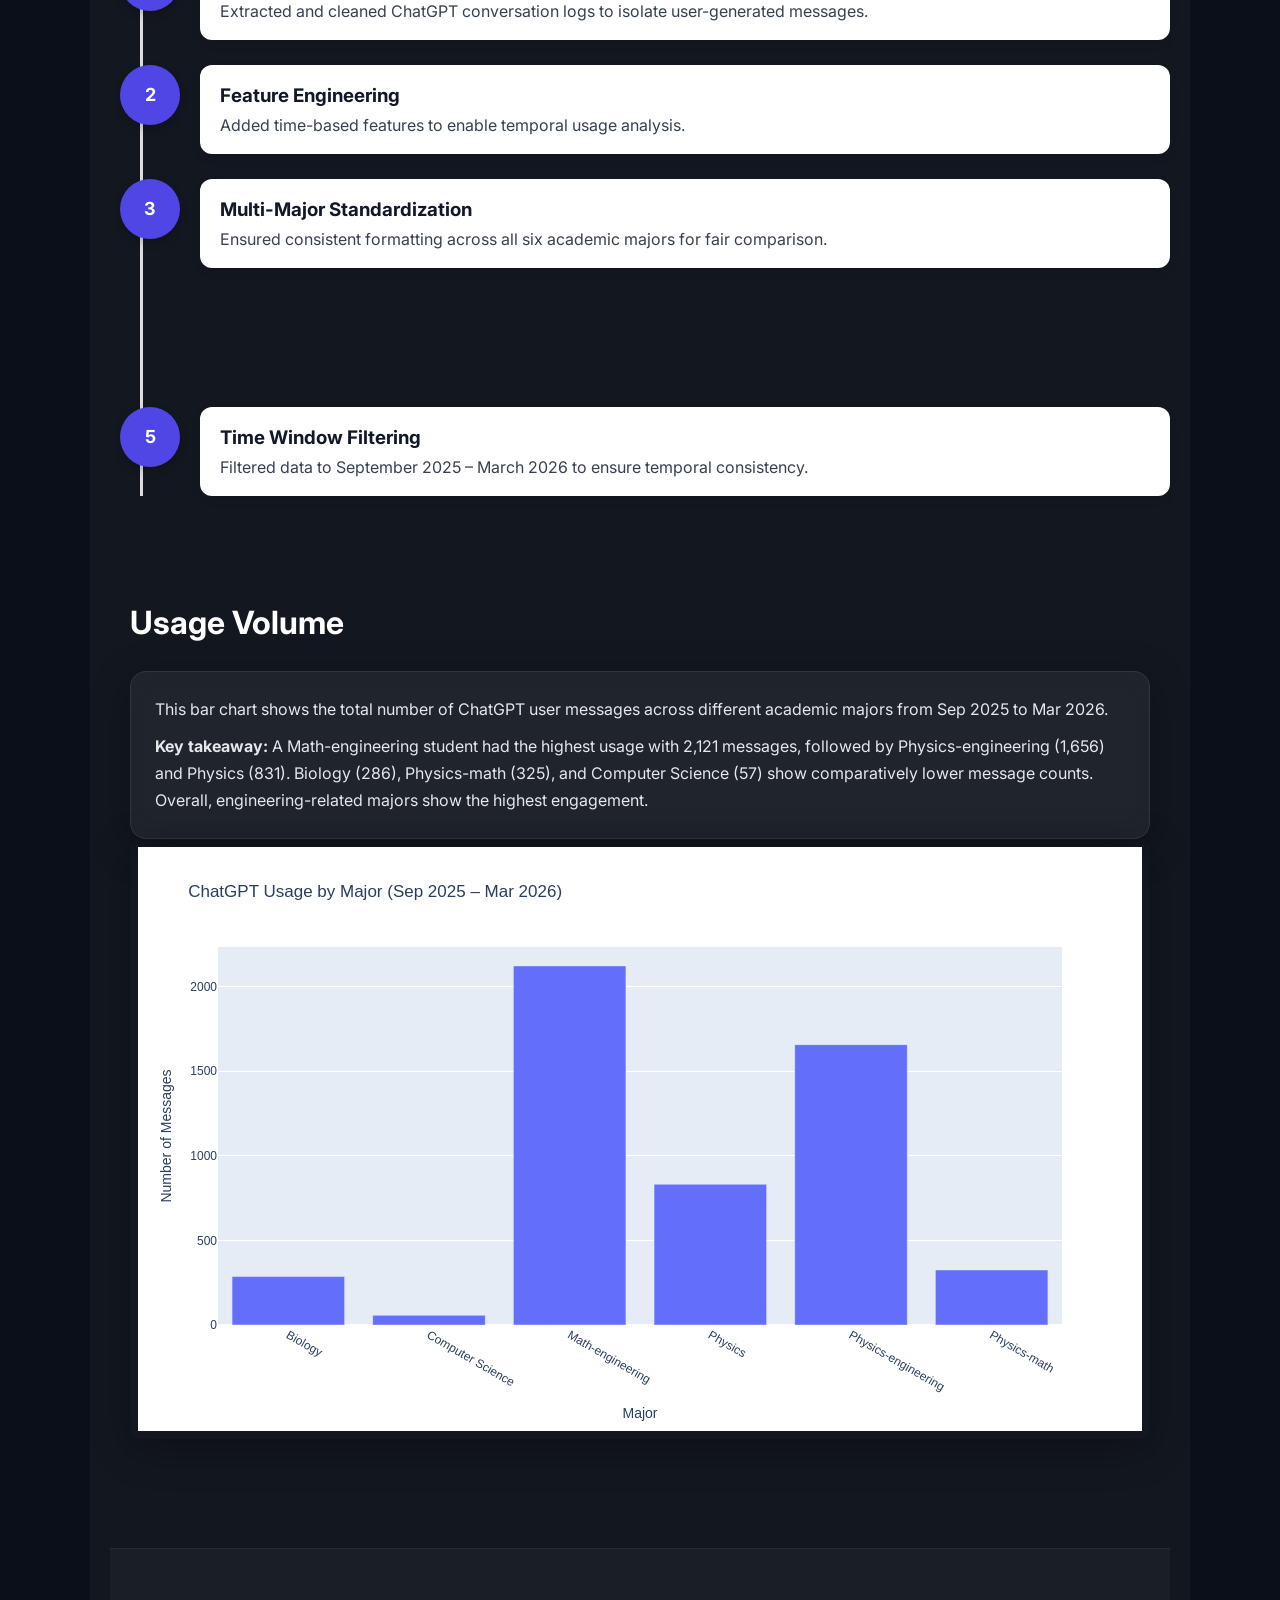
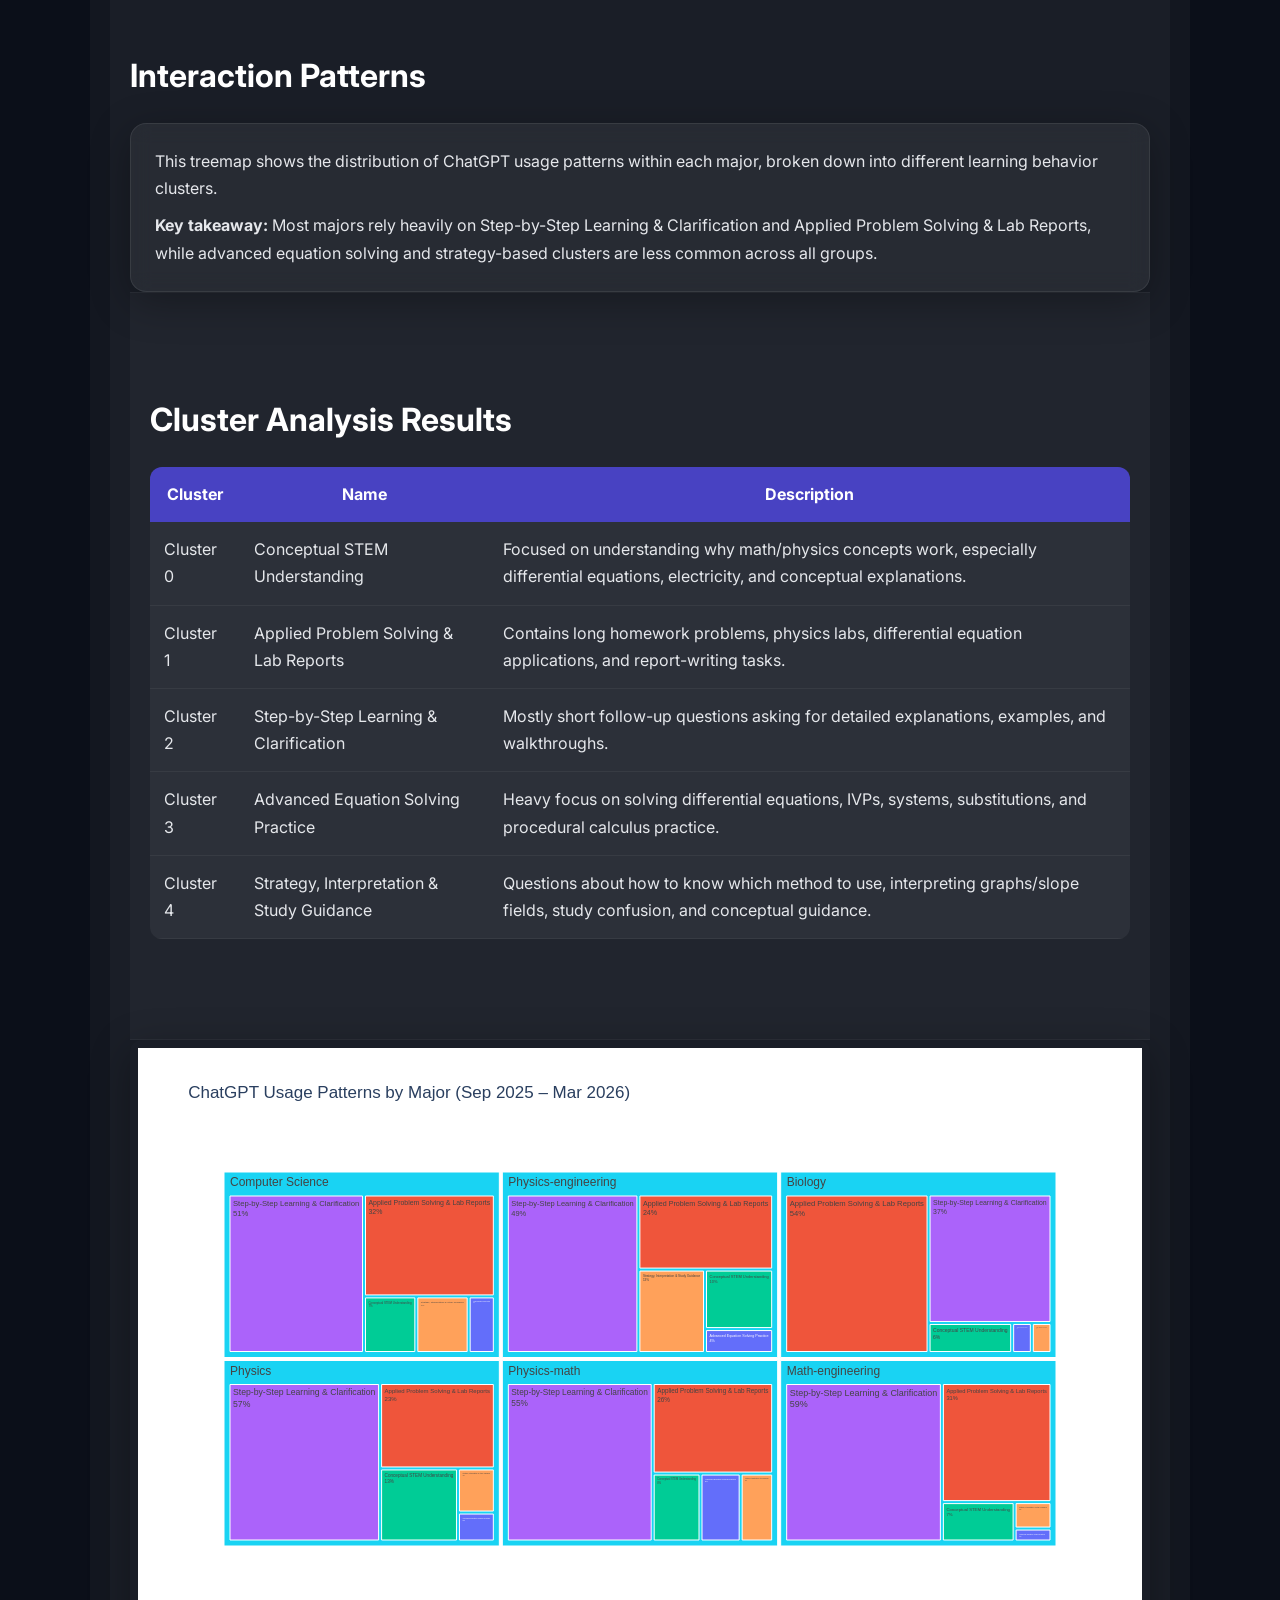
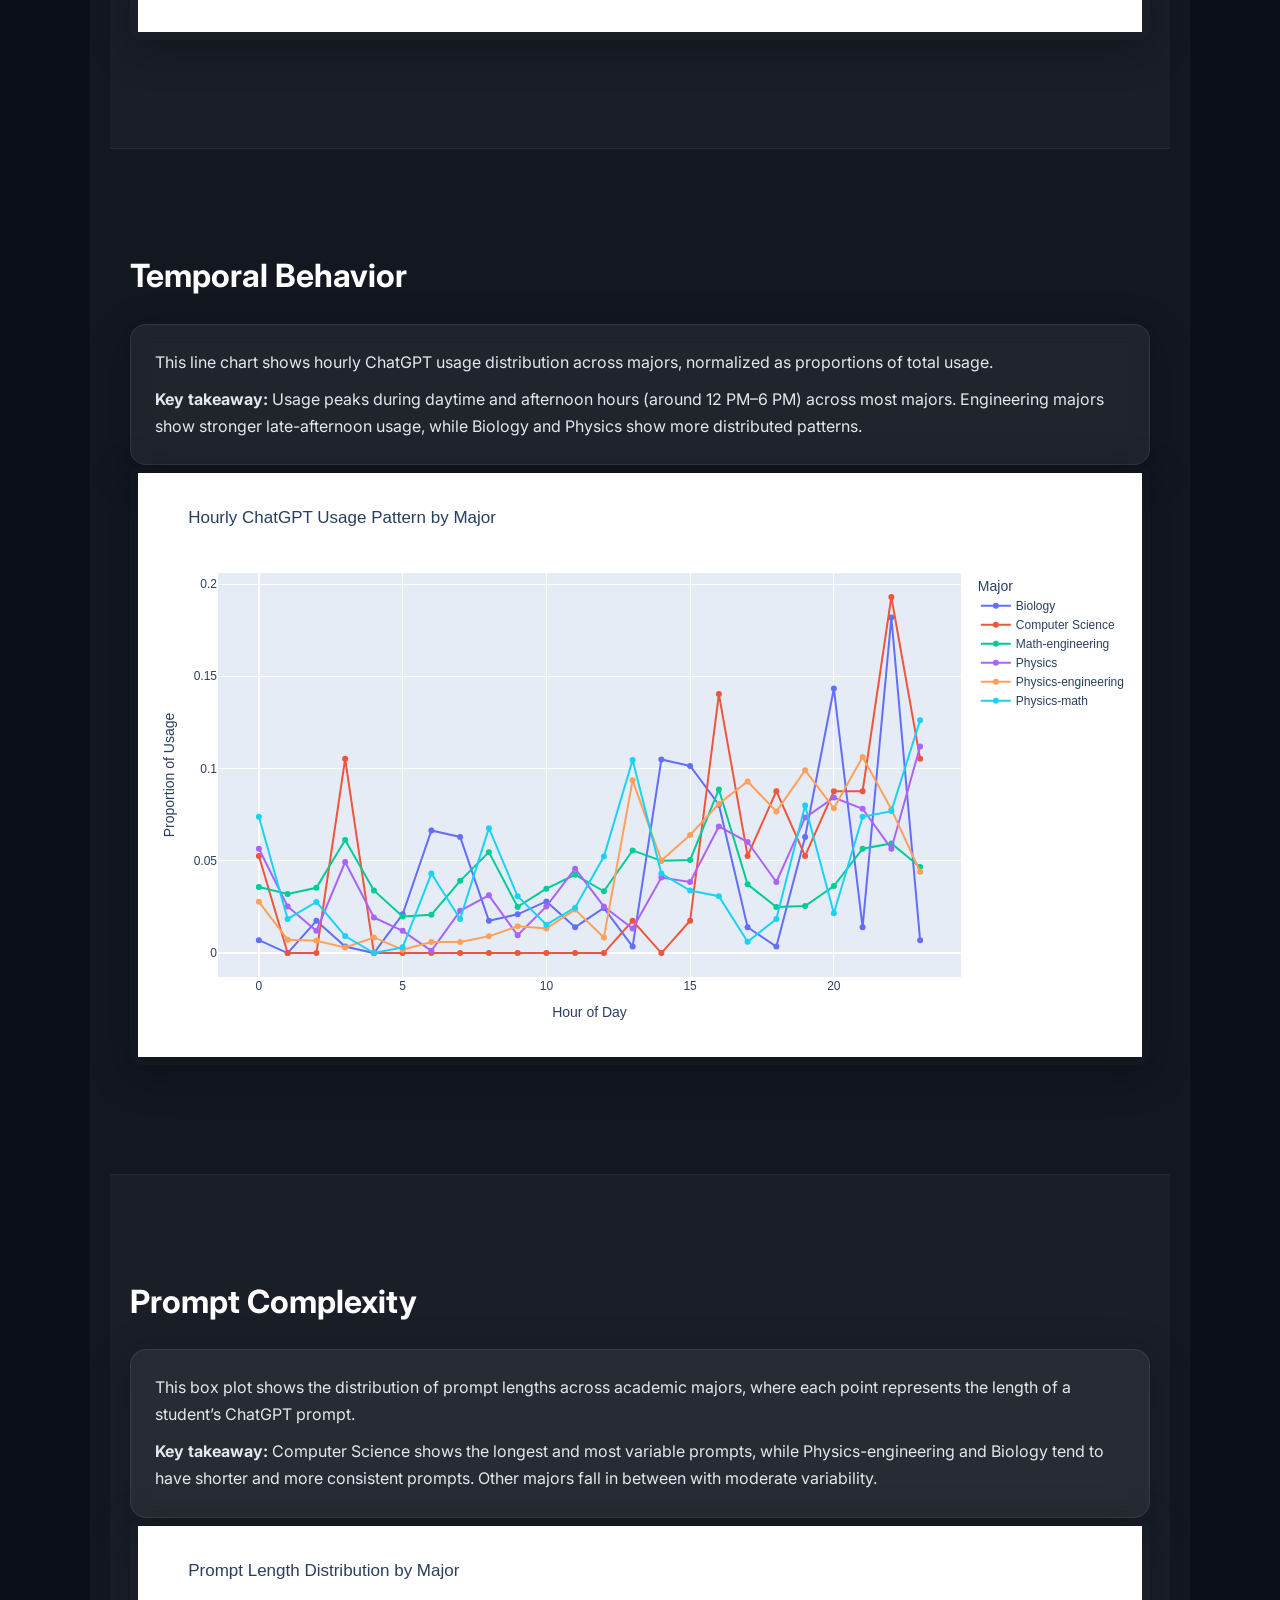
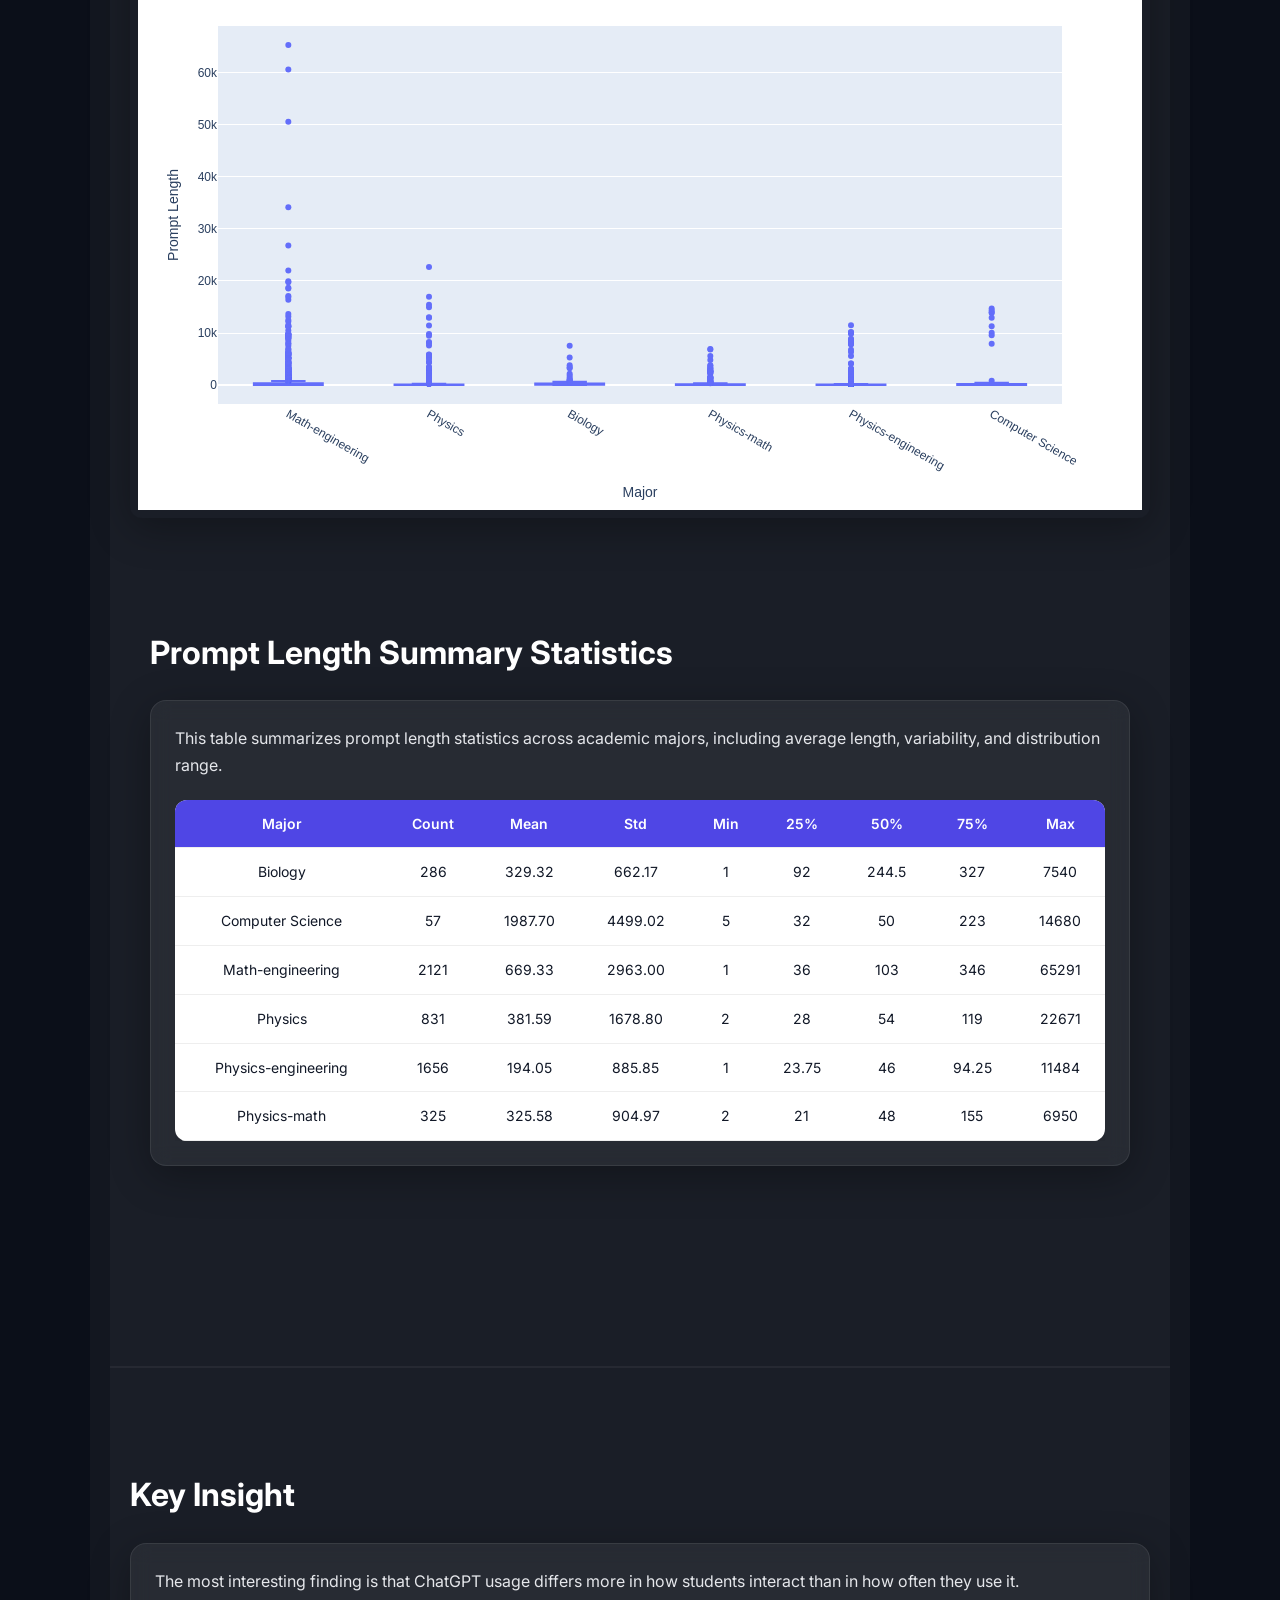
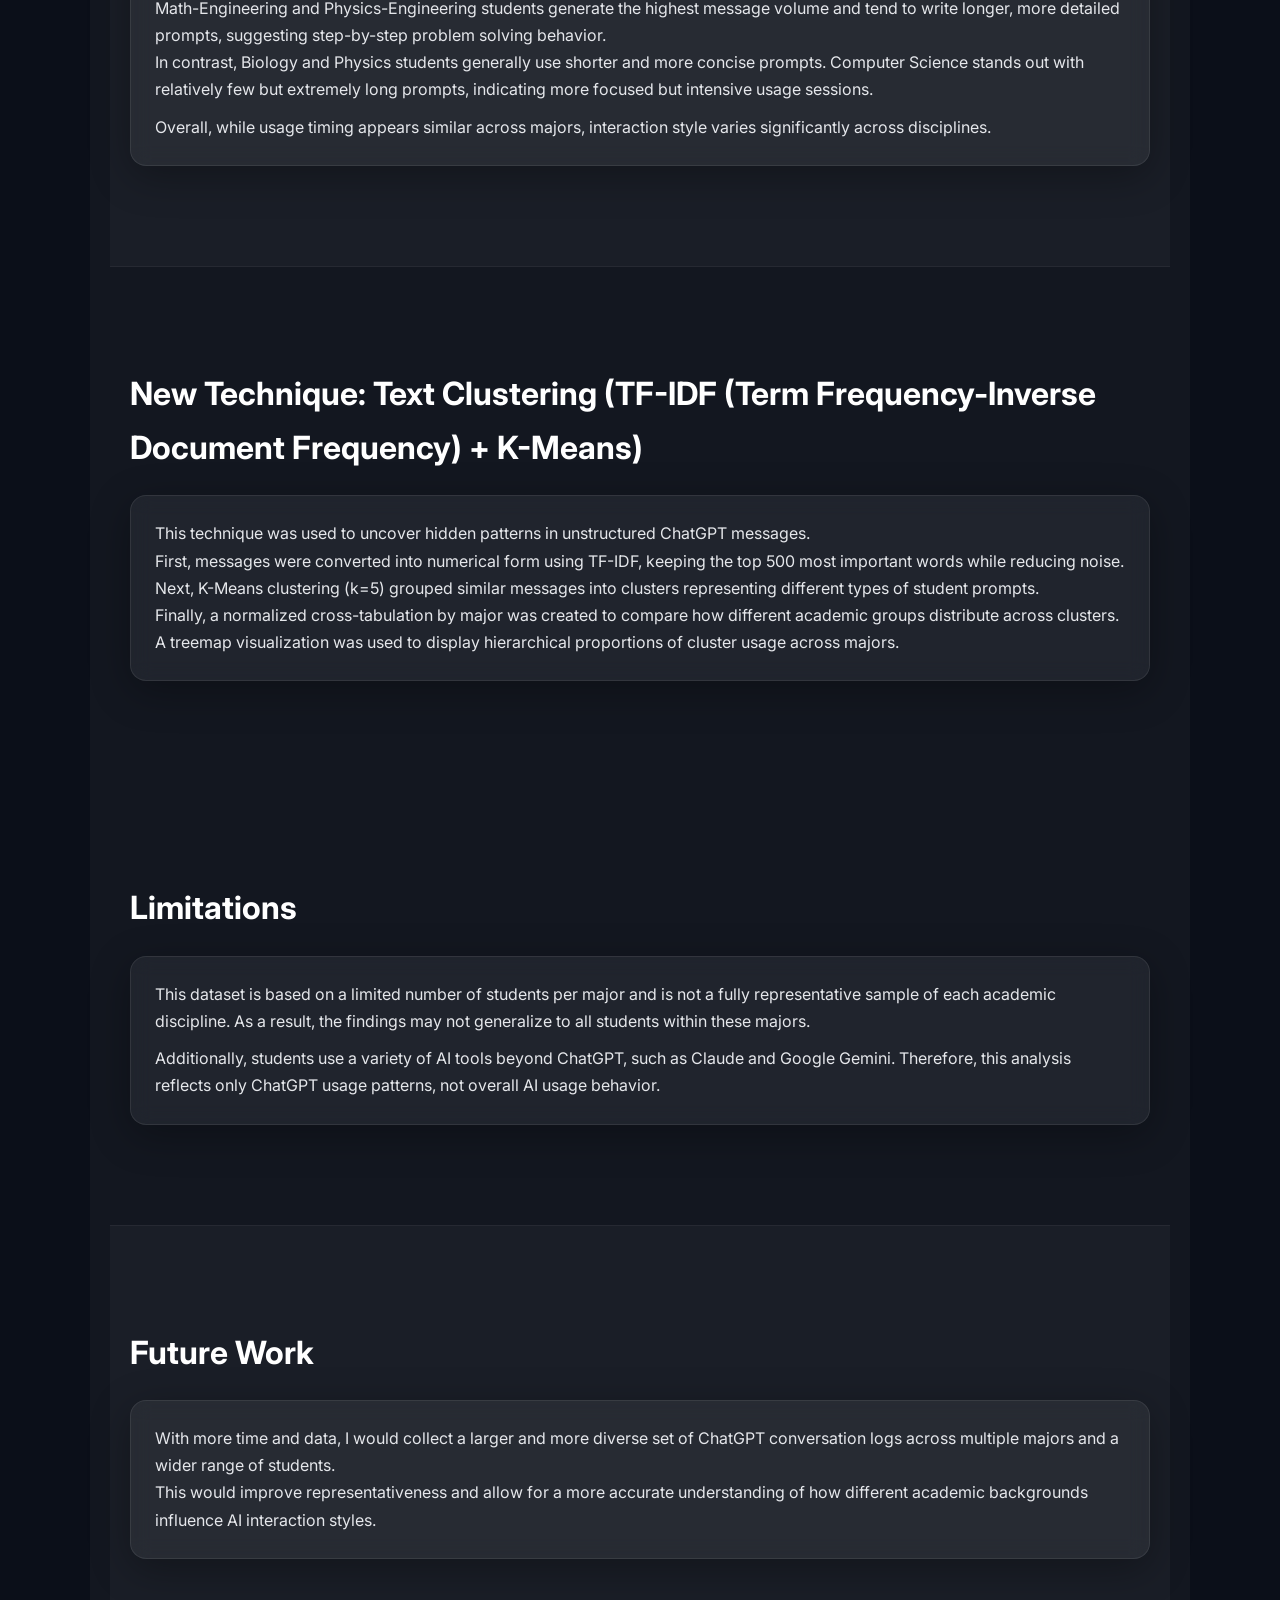
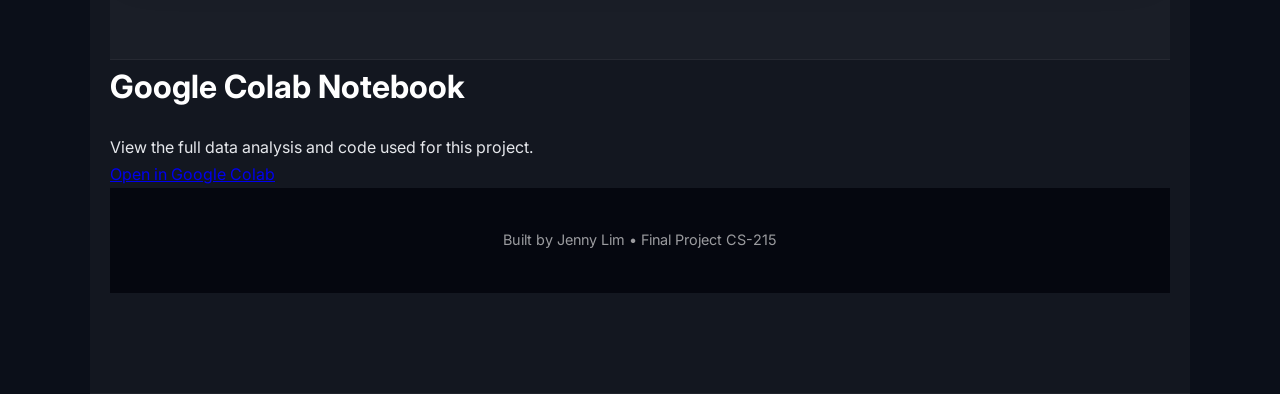
==== commit 0d3892d9: "Update index.html" ====
--- a/index.html
+++ b/index.html
@@ -480,6 +480,21 @@
     </div>
   </section>
 
+    <section class="project-link">
+    <h2>Google Colab Notebook</h2>
+    <p>
+      View the full data analysis and code used for this project.
+    </p>
+  
+    <a 
+      href="https://colab.research.google.com/drive/1pwFmUmwu8ji3m8r7ezEHTyquRp-tnoY_#scrollTo=B7M656kb9ba3" 
+      target="_blank"
+      class="colab-btn"
+    >
+      Open in Google Colab
+    </a>
+  </section>
+
 
   <!-- FOOTER -->
   <footer>
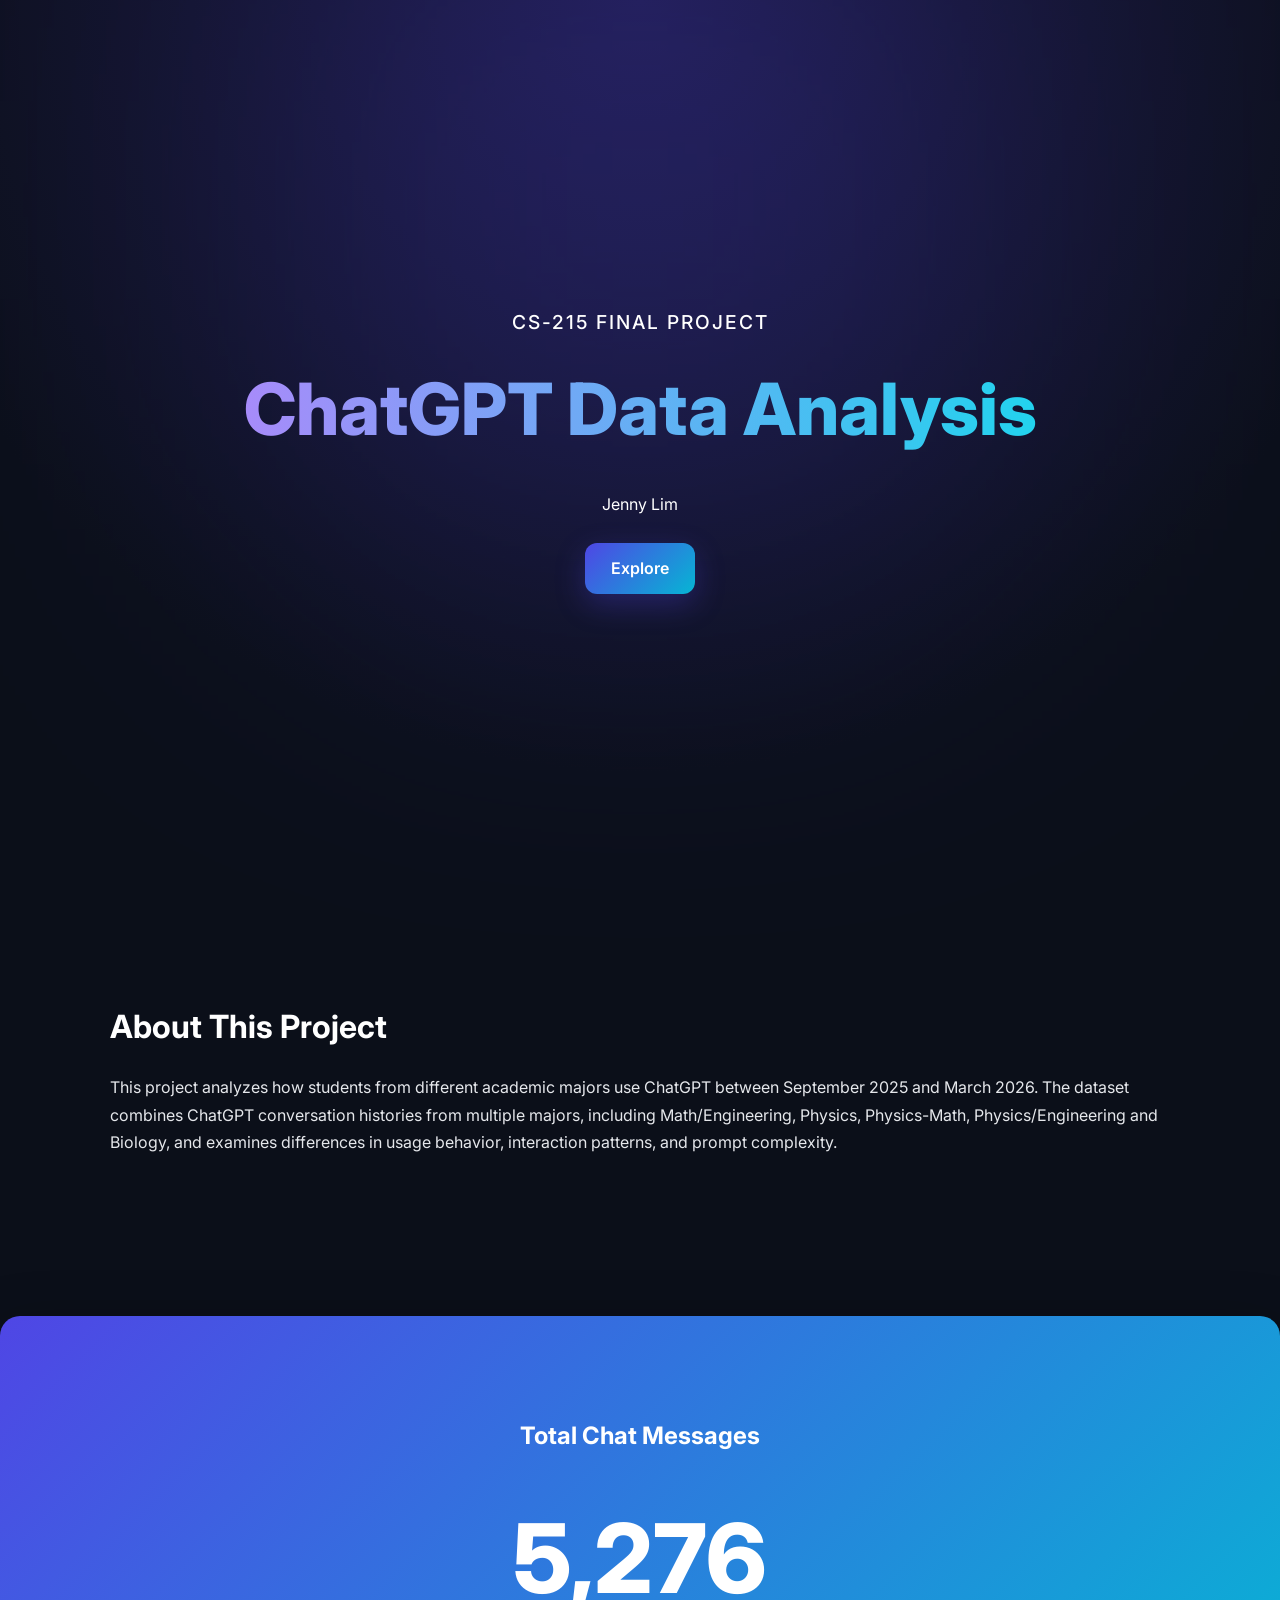
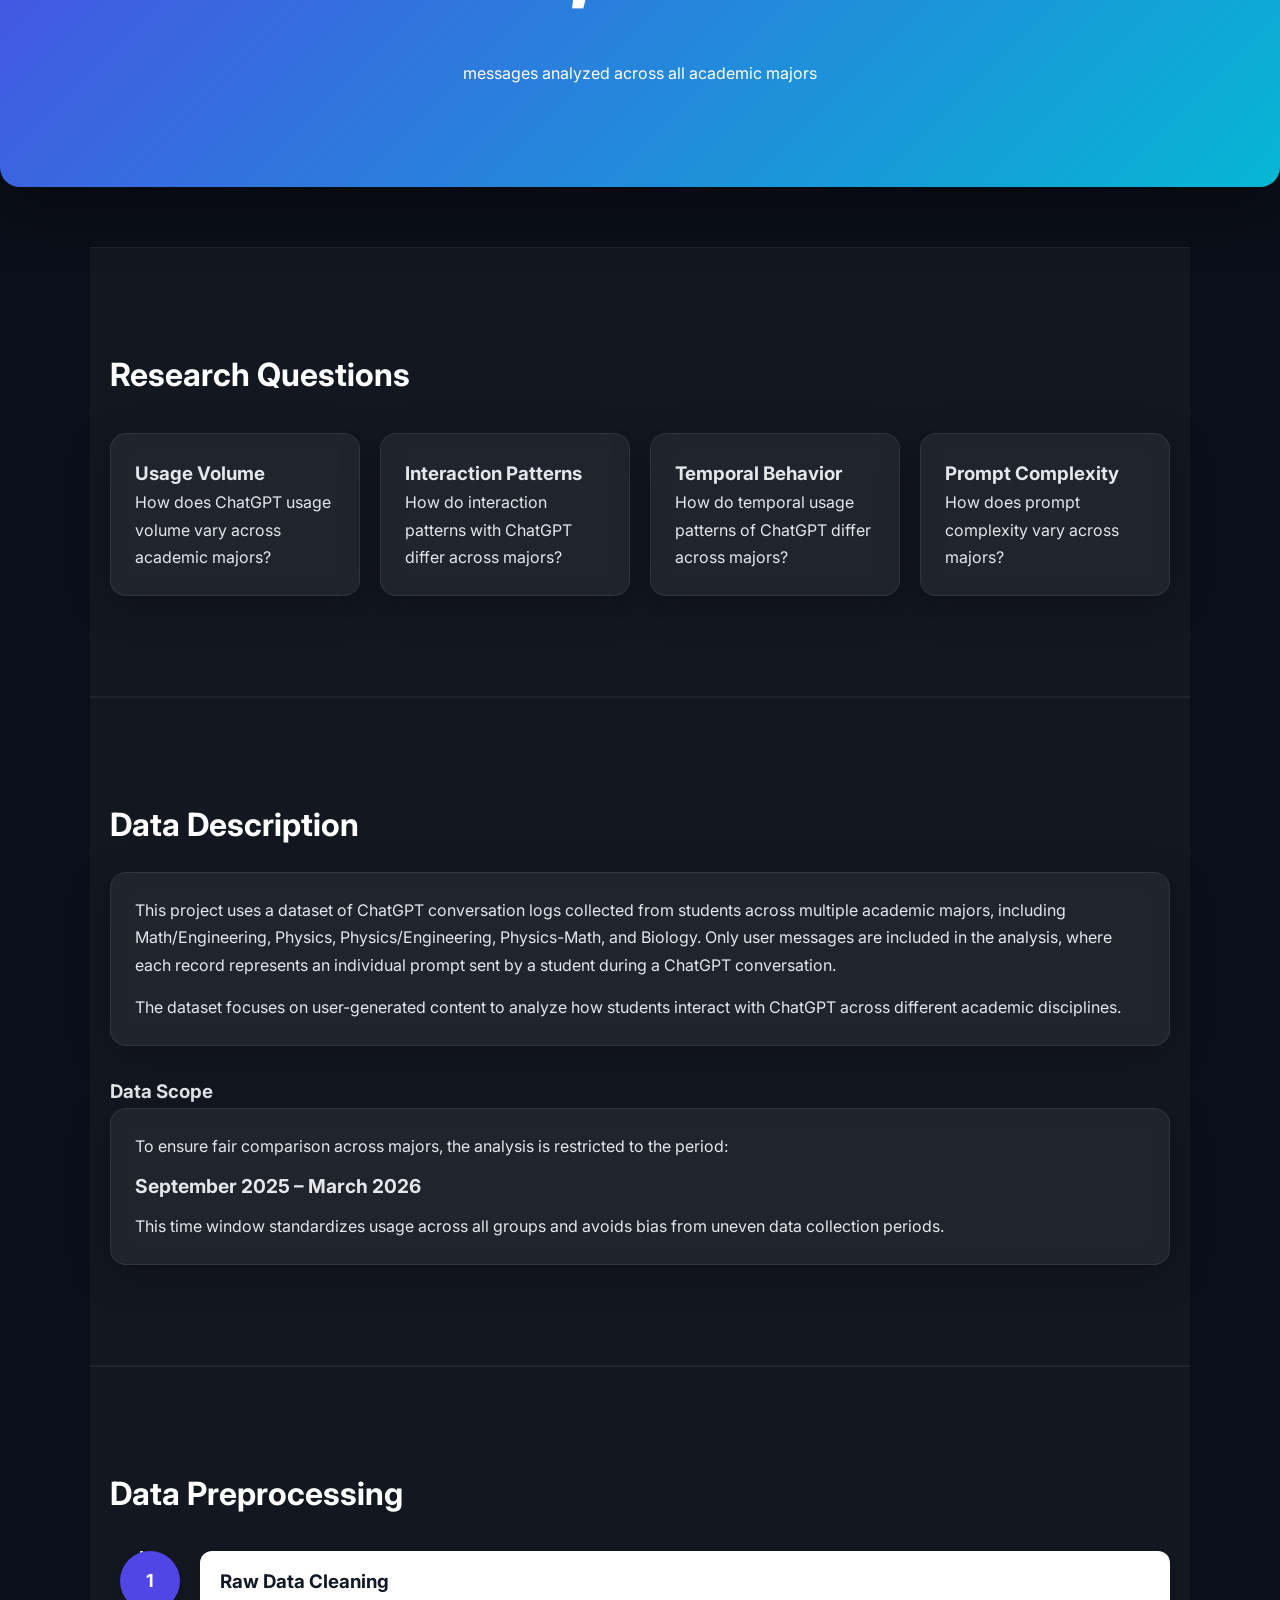
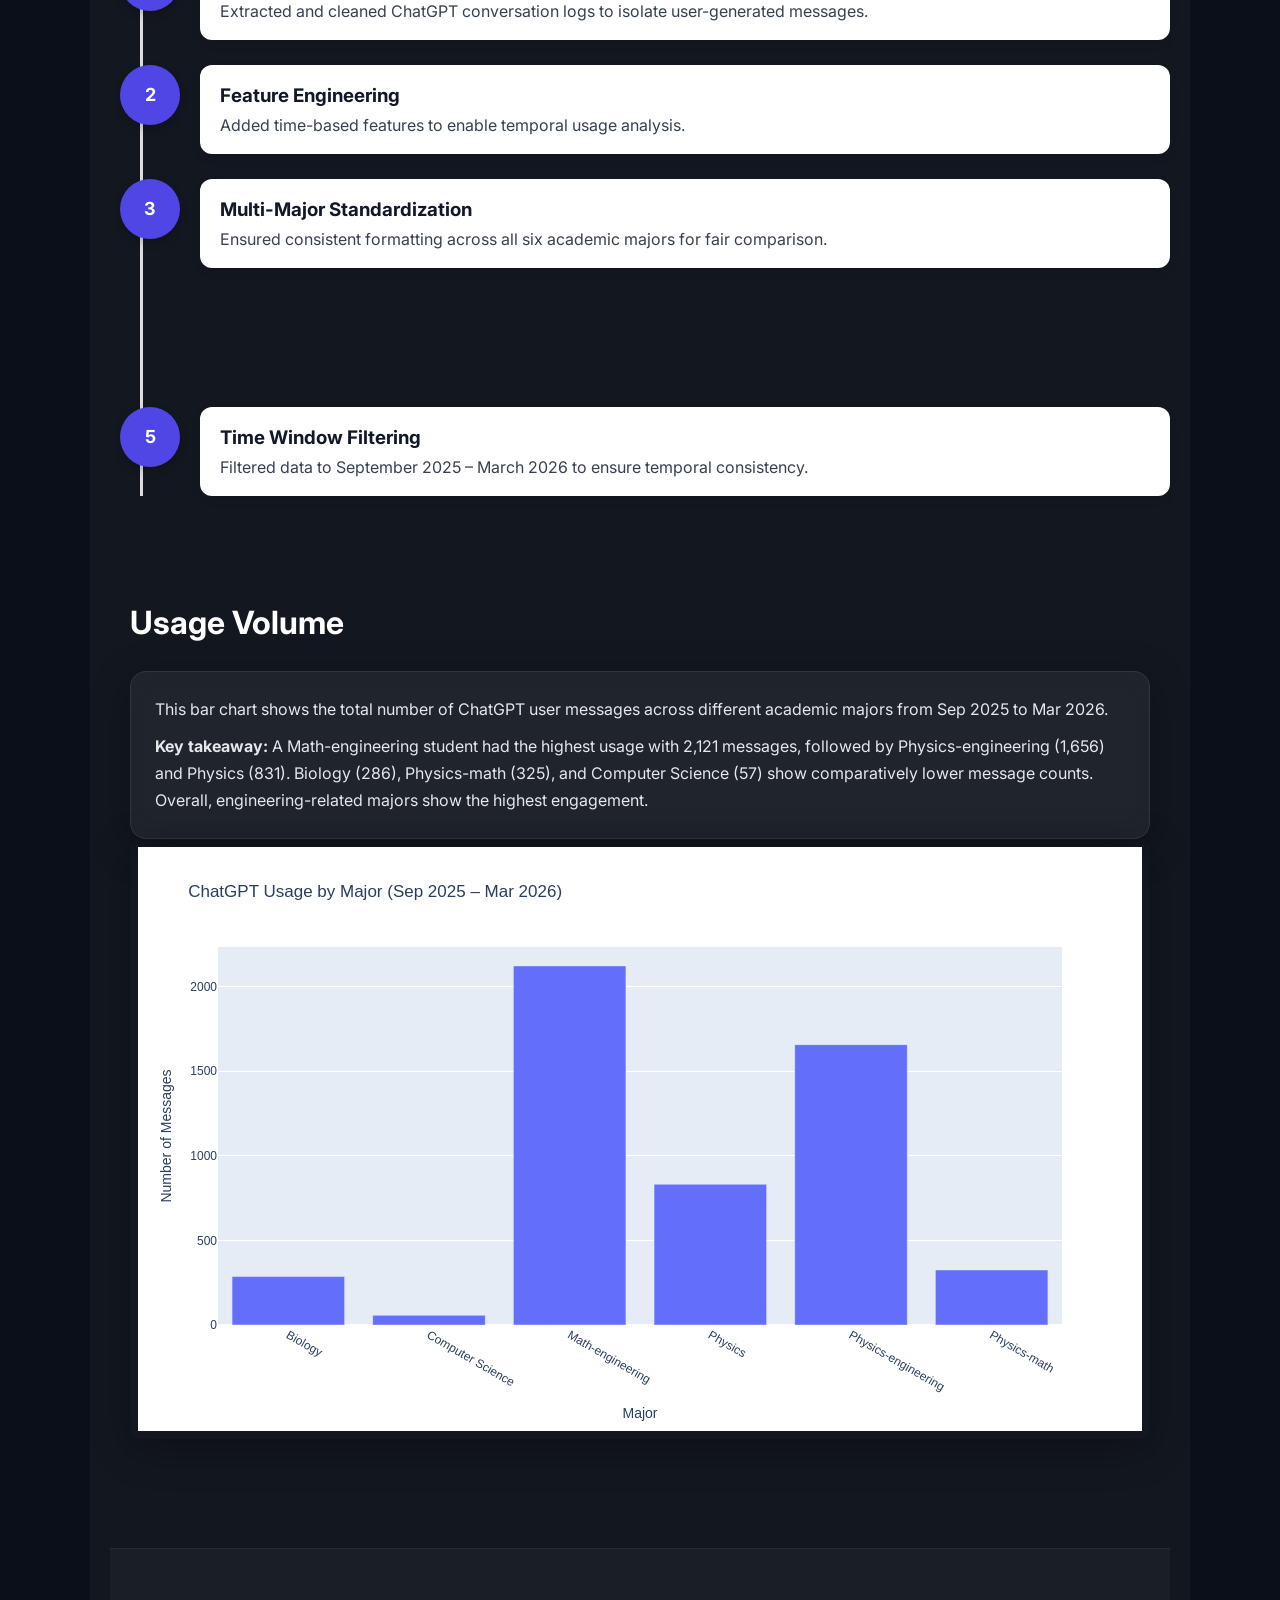
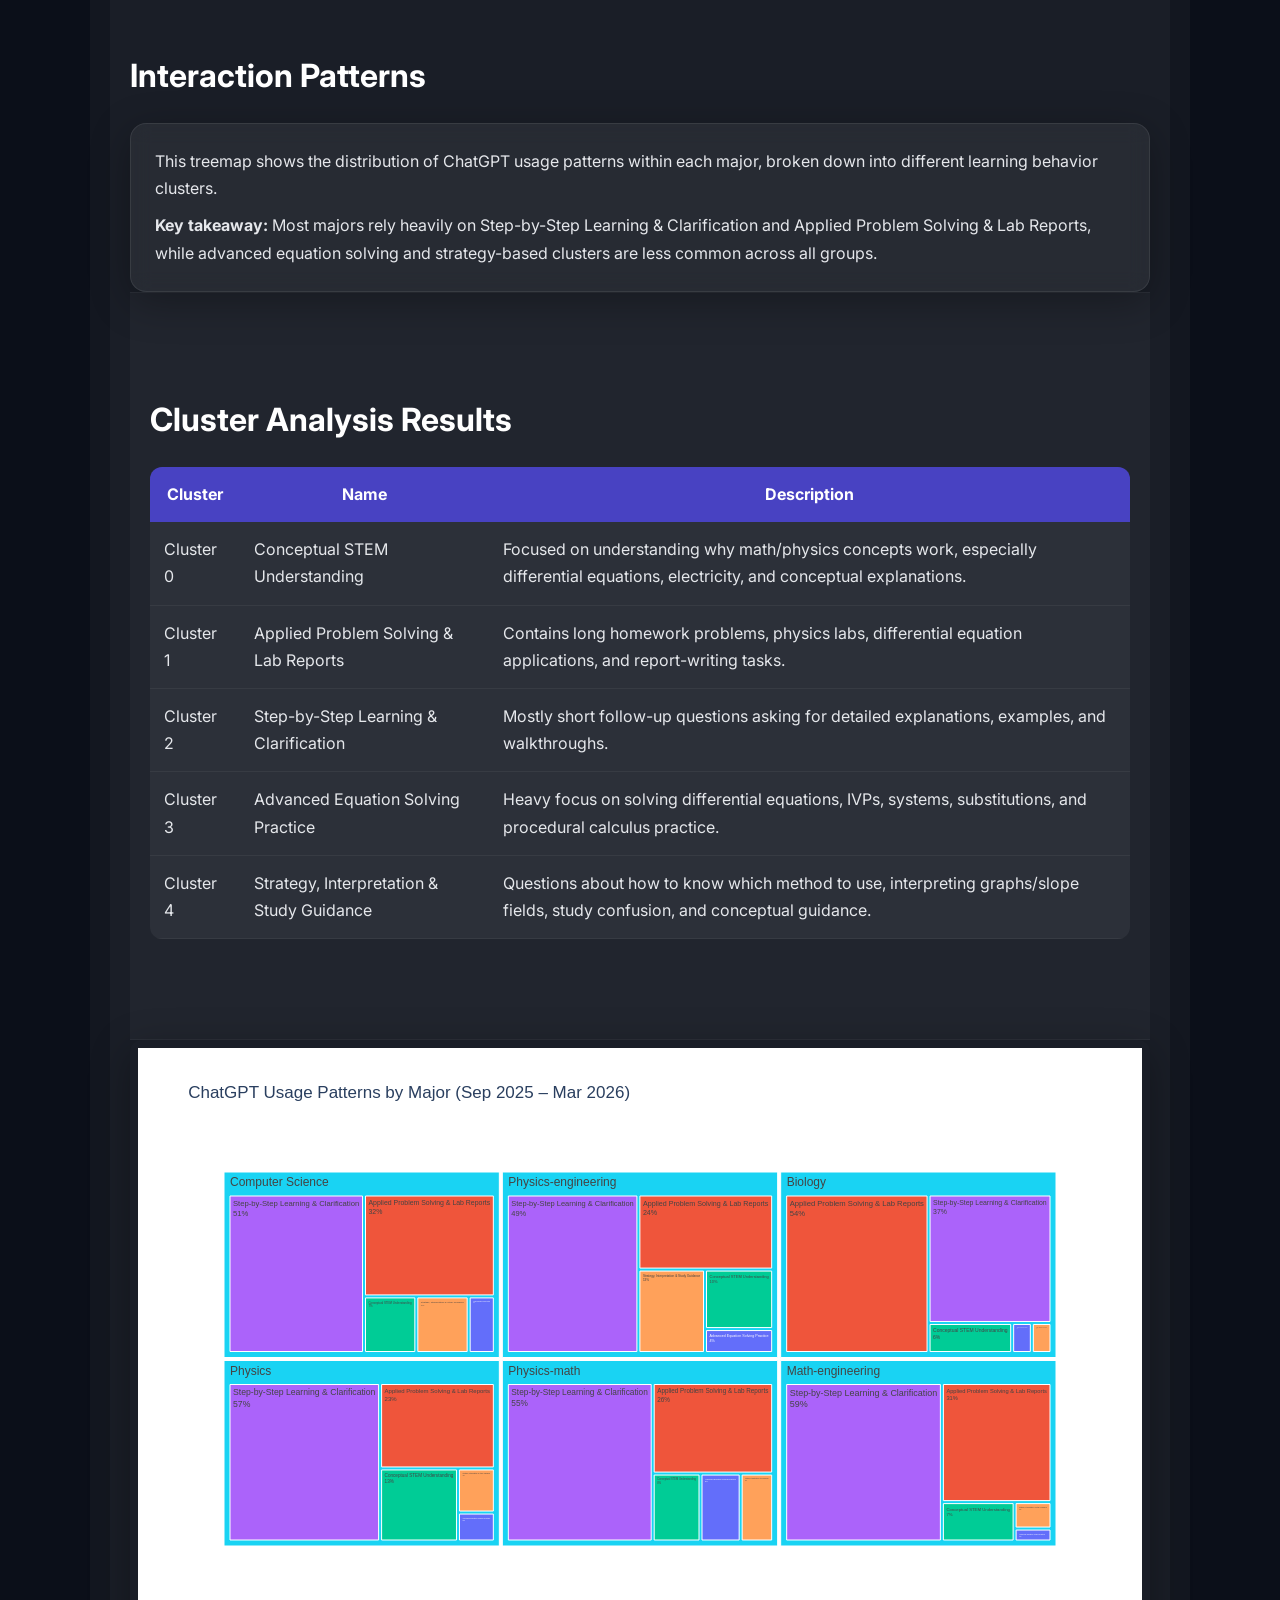
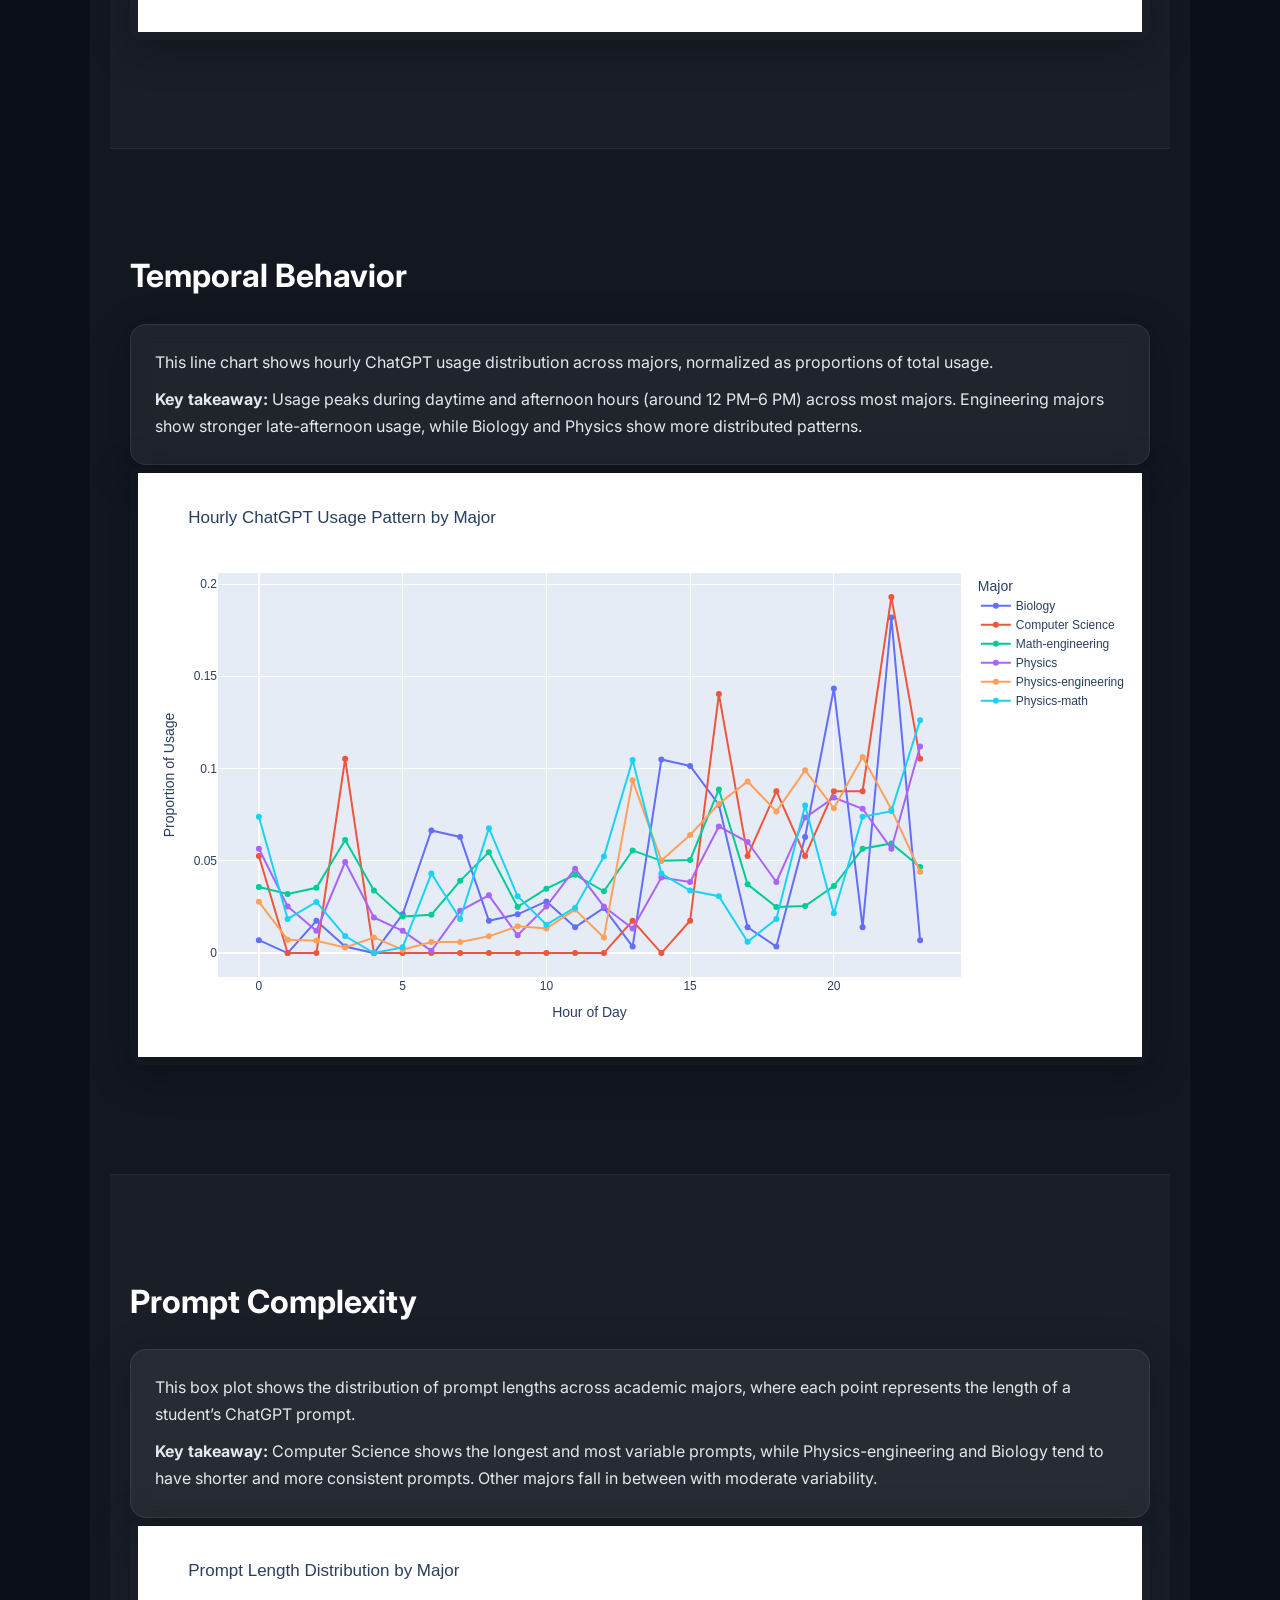
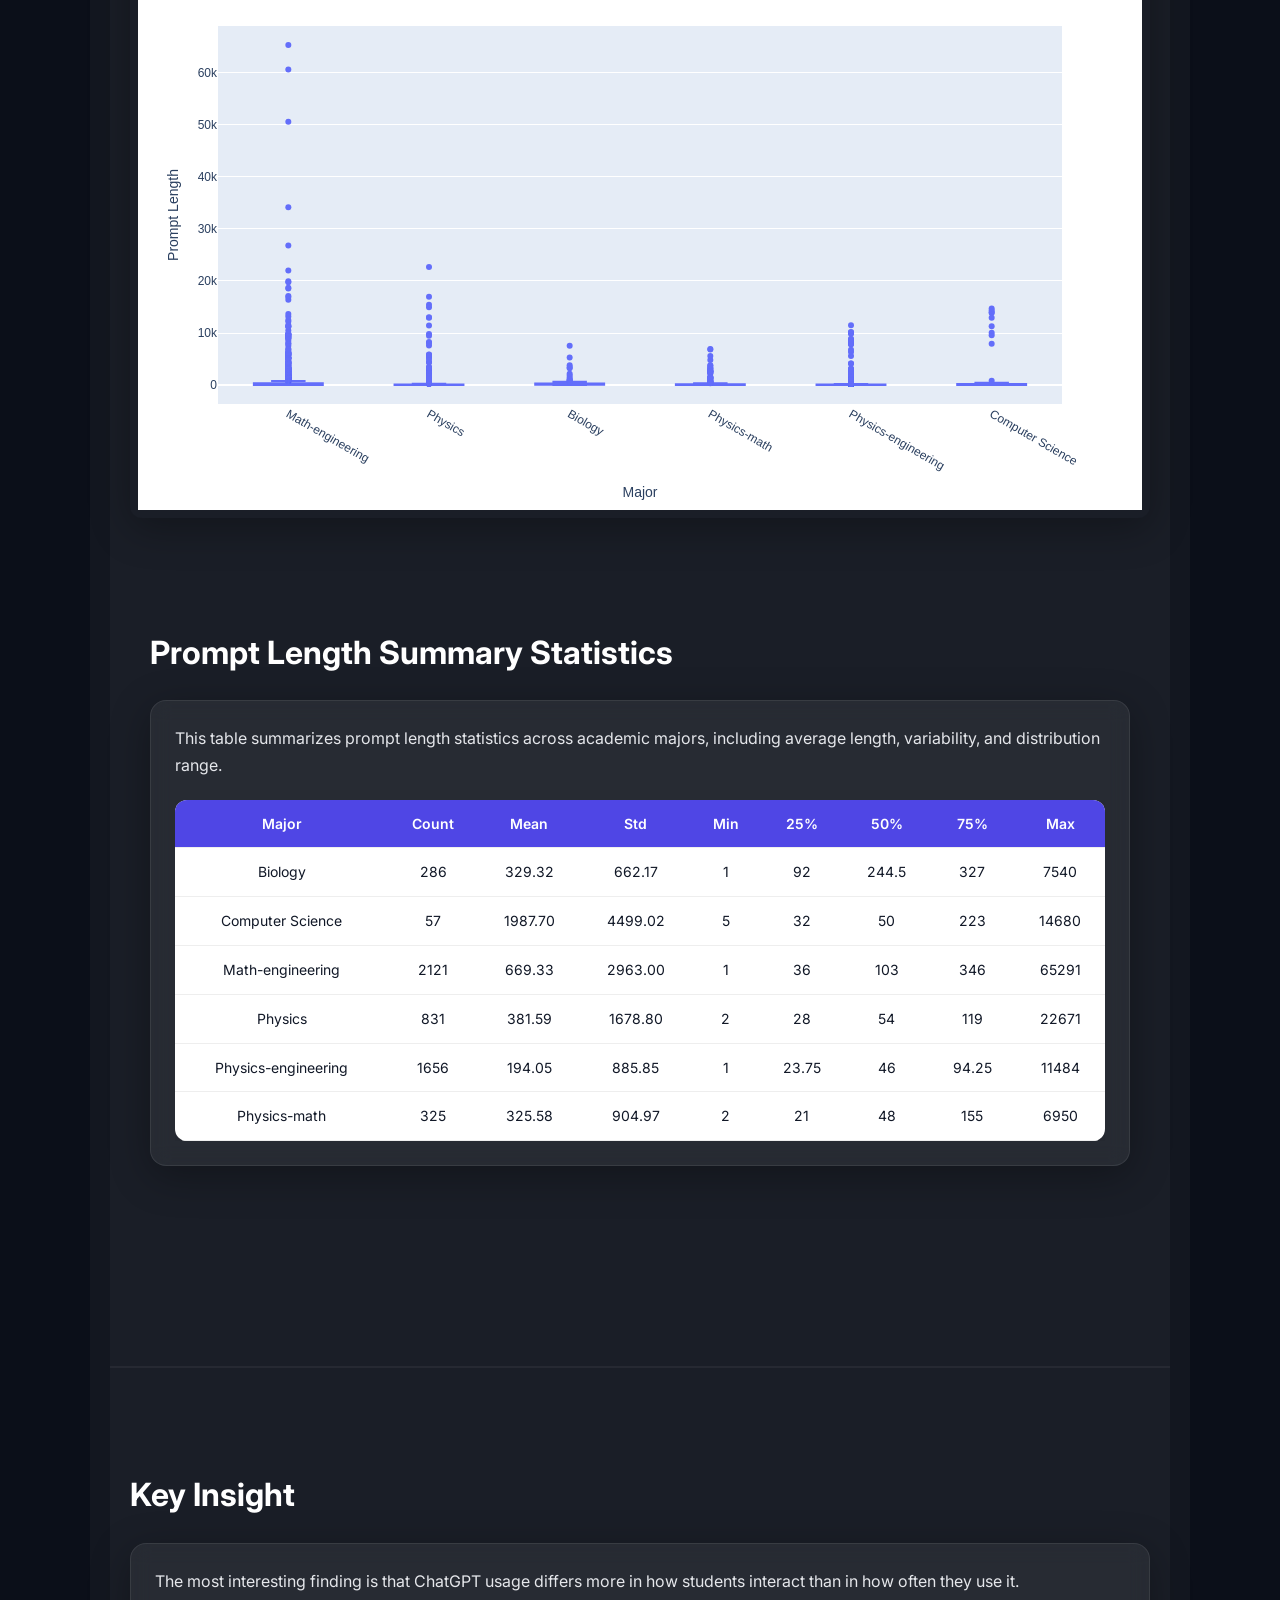
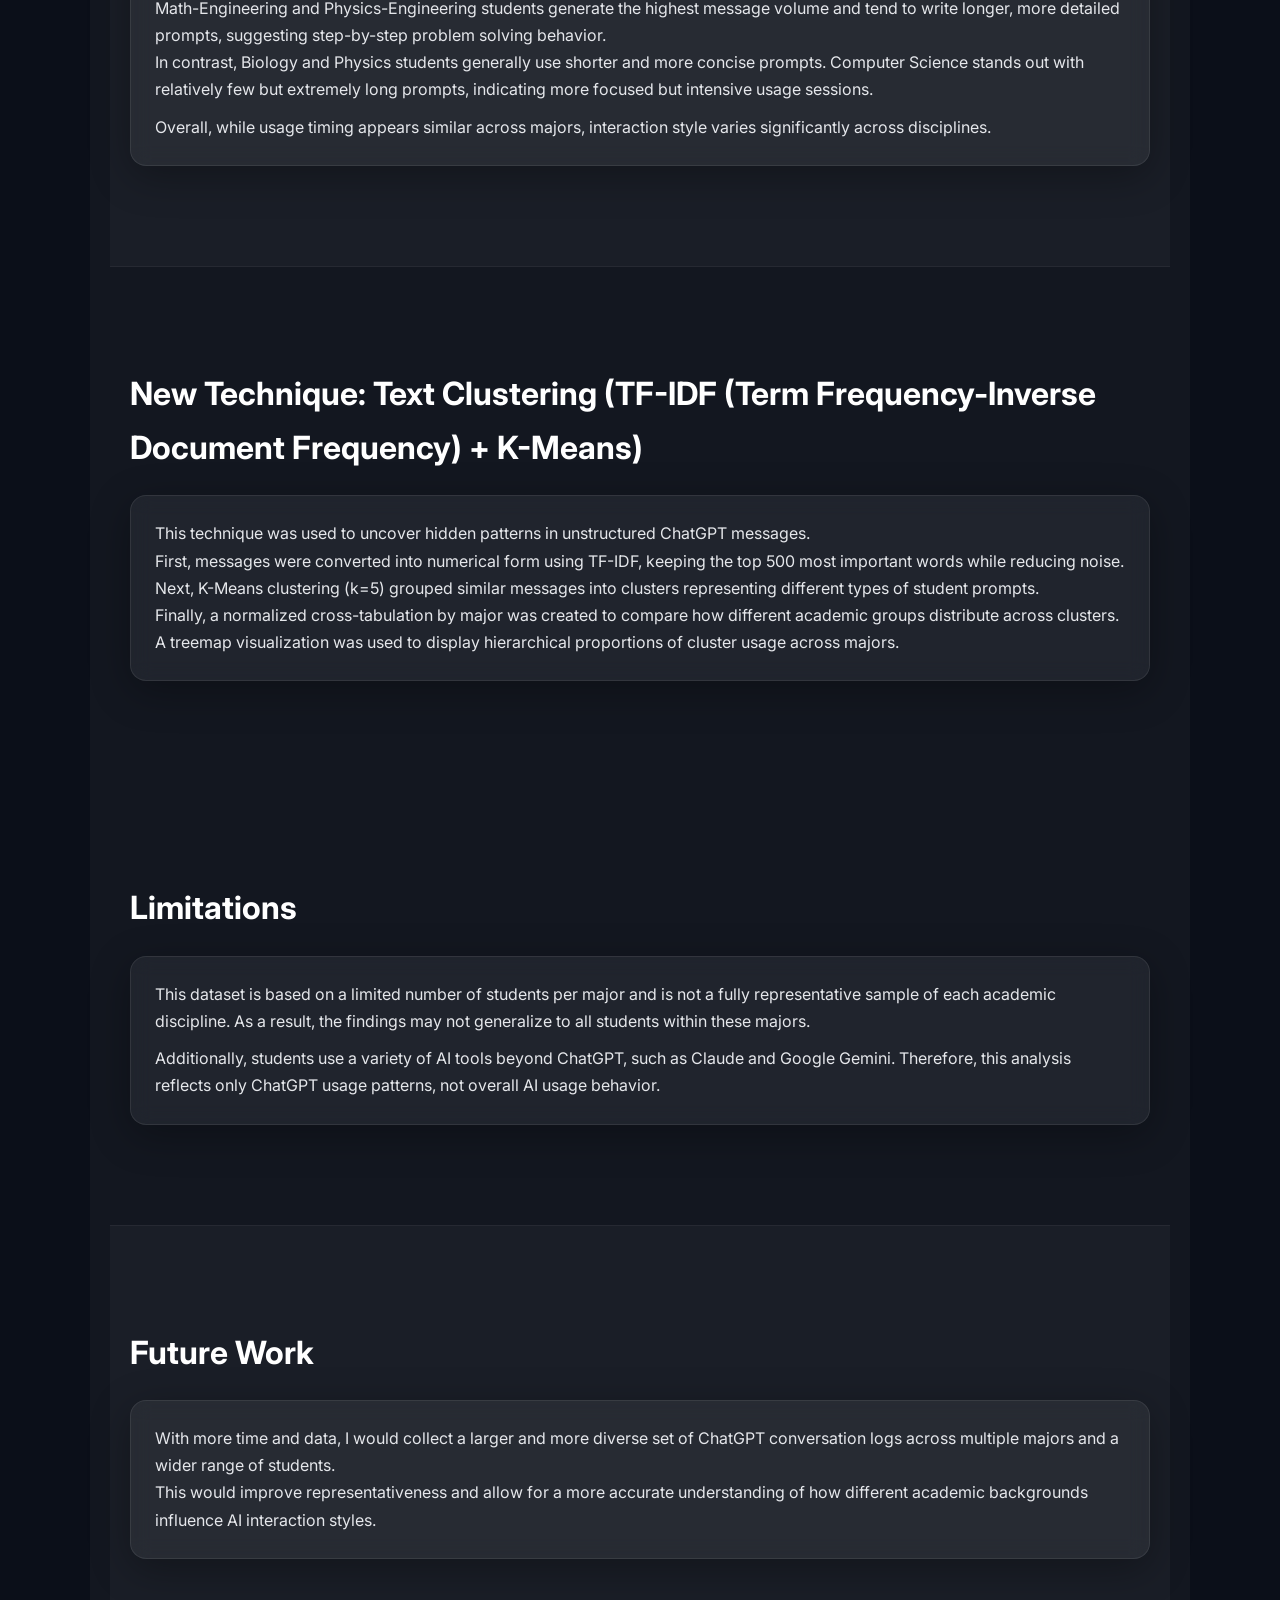
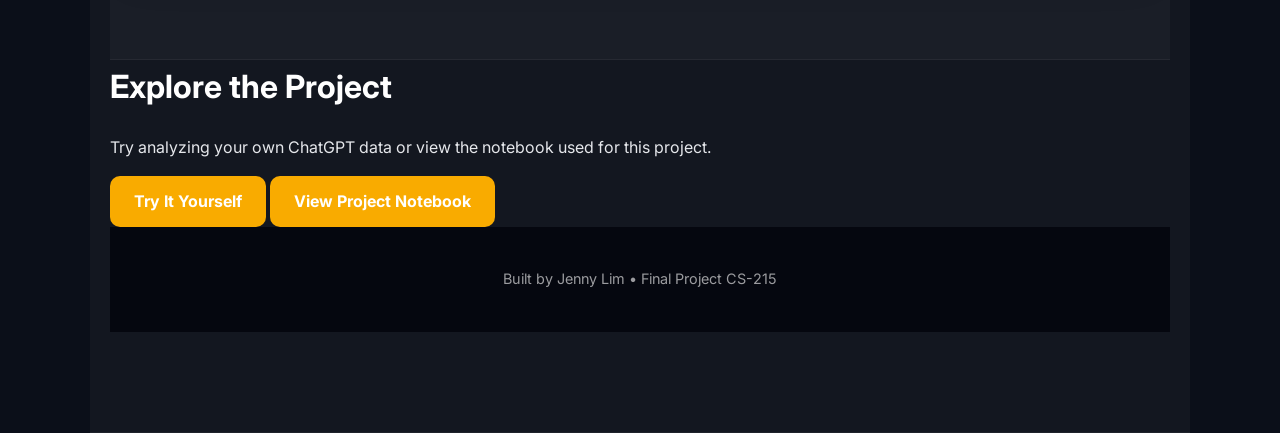
==== commit 2e74259b: "Update index.html" ====
--- a/index.html
+++ b/index.html
@@ -479,21 +479,36 @@
       </p>
     </div>
   </section>
-
-    <section class="project-link">
-    <h2>Google Colab Notebook</h2>
-    <p>
-      View the full data analysis and code used for this project.
-    </p>
-  
+    
+<section class="colab-section">
+  <h2>Explore the Project</h2>
+
+  <p>
+    Try analyzing your own ChatGPT data or view the notebook used for this project.
+  </p>
+
+  <div class="button-group">
+
+    <!-- Try Yourself Button -->
     <a 
-      href="https://colab.research.google.com/drive/1pwFmUmwu8ji3m8r7ezEHTyquRp-tnoY_#scrollTo=B7M656kb9ba3" 
+      href="https://colab.research.google.com/drive/1pwFmUmwu8ji3m8r7ezEHTyquRp-tnoY_#scrollTo=B7M656kb9ba3"
       target="_blank"
       class="colab-btn"
     >
-      Open in Google Colab
+      Try It Yourself
     </a>
-  </section>
+
+    <!-- Project Notebook Button -->
+    <a 
+      href="https://colab.research.google.com/drive/1p56ZvCHkly8PDzFBaJQFLgGiqwWrEhiA?usp=chrome_ntp"
+      target="_blank"
+      class="colab-btn secondary"
+    >
+      View Project Notebook
+    </a>
+
+  </div>
+</section>
 
 
   <!-- FOOTER -->
--- a/style.css
+++ b/style.css
@@ -311,3 +311,25 @@
 .stats-table td {
   color: #111827;
 }
+
+.project-link {
+  text-align: center;
+  margin-top: 50px;
+}
+
+.colab-btn {
+  display: inline-block;
+  margin-top: 15px;
+  padding: 12px 24px;
+  background: #f9ab00;
+  color: white;
+  text-decoration: none;
+  border-radius: 10px;
+  font-weight: bold;
+  transition: 0.3s ease;
+}
+
+.colab-btn:hover {
+  background: #e69500;
+  transform: translateY(-2px);
+}
